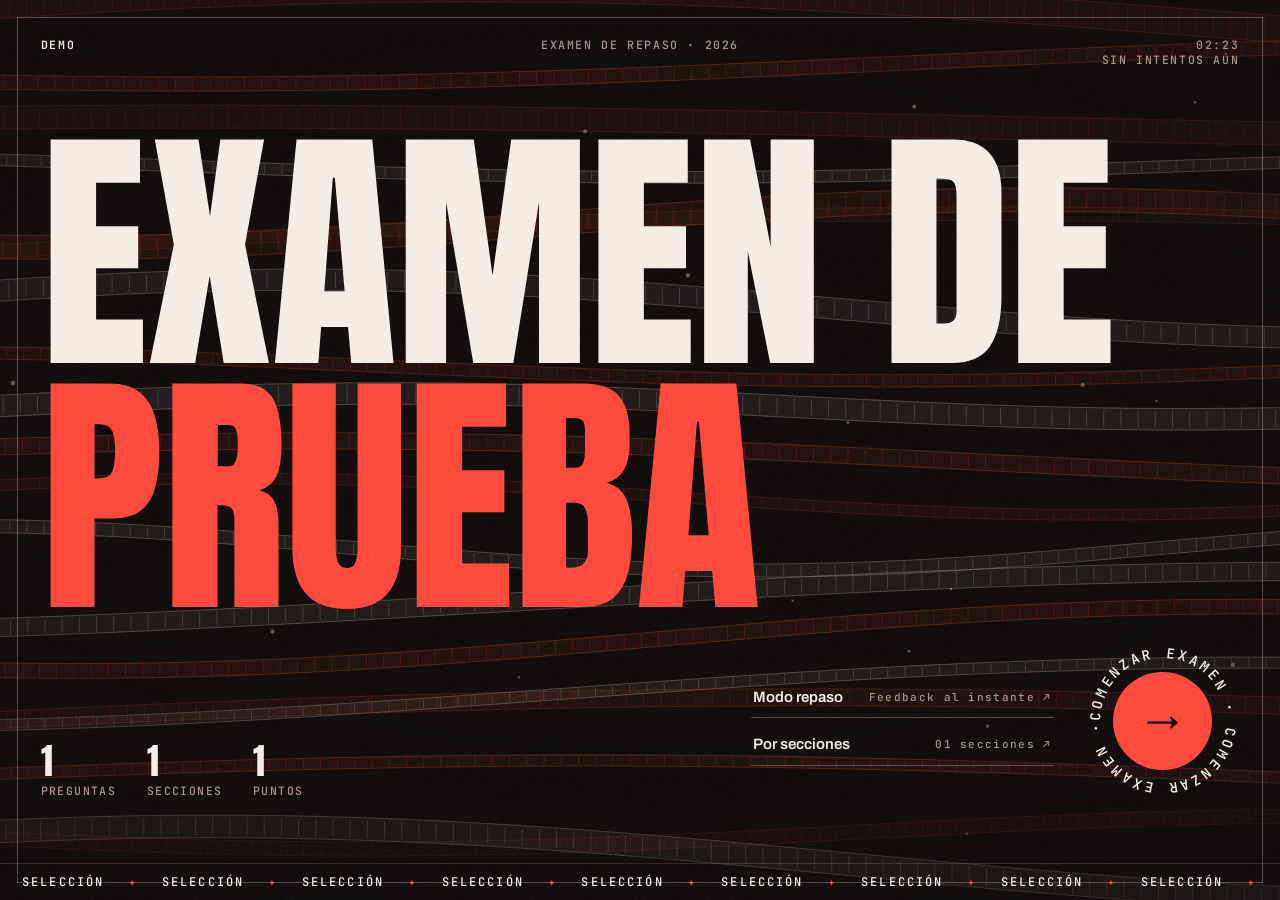
==== examen-cinematico/assets/template.html @ ee0642ee "Skills personales: ppt-interactivo, examen-cinematico, exam-prep-kit, pdf-study-summary Co-Authored-" ====
<!doctype html>
<html lang="es">
<head>
<meta charset="utf-8">
<meta name="viewport" content="width=device-width,initial-scale=1,viewport-fit=cover">
<title>Examen</title>
<link rel="preconnect" href="https://fonts.googleapis.com">
<link rel="preconnect" href="https://fonts.gstatic.com" crossorigin>
<link id="fontlink" rel="stylesheet" href="">
<style>
:root{
  --bg:#0b0707;--bg2:#160e0e;--ink:#f4ece6;--muted:#a89590;--accent:#ff4b3e;--accent2:#f2e3d0;--accent-ink:#1a0503;--good:#7cf2a8;--bad:#ff6b9a;
  --fd:"Anton",Impact,sans-serif;--fb:"Archivo",system-ui,sans-serif;--fm:"JetBrains Mono",ui-monospace,monospace;
  --fd-w:400;--fd-case:uppercase;--fd-track:-.01em;--fd-style:normal;
  --line:color-mix(in srgb,var(--ink) 13%,transparent);
  --line-strong:color-mix(in srgb,var(--ink) 28%,transparent);
  --glass:color-mix(in srgb,var(--bg2) 62%,transparent);
  --ease:cubic-bezier(.7,0,.2,1);--out:cubic-bezier(.16,1,.3,1);
}
*{box-sizing:border-box;margin:0;padding:0}
html{scroll-behavior:smooth;-webkit-text-size-adjust:100%}
body{background:var(--bg);color:var(--ink);font-family:var(--fb);font-size:16px;line-height:1.5;-webkit-font-smoothing:antialiased;overflow-x:hidden;min-height:100svh}
button,input,textarea{font:inherit;color:inherit}
button{background:none;border:0;cursor:pointer;text-align:inherit}
button:disabled{cursor:default}
:focus-visible{outline:2px solid var(--accent);outline-offset:3px}
::selection{background:var(--accent);color:var(--accent-ink)}
.mono{font-family:var(--fm)}

/* ---------- atmósfera ---------- */
#bg{position:fixed;inset:0;z-index:0;pointer-events:none;transition:opacity 1s var(--out)}
body.in-app #bg{opacity:var(--bg-dim,.5)}
#bgvideo{position:absolute;inset:0;width:100%;height:100%;object-fit:cover;display:none;opacity:var(--video-op,.35);mix-blend-mode:var(--video-blend,screen);filter:var(--video-filter,saturate(.8))}
#fx{position:absolute;inset:0;width:100%;height:100%}
.vignette{position:absolute;inset:0;background:radial-gradient(130% 95% at 50% 45%,transparent 35%,color-mix(in srgb,var(--bg) 92%,transparent) 100%)}
.grain{position:absolute;inset:-60%;opacity:.075;background-image:url("data:image/svg+xml,%3Csvg xmlns='http://www.w3.org/2000/svg' width='220' height='220'%3E%3Cfilter id='n'%3E%3CfeTurbulence type='fractalNoise' baseFrequency='.85' numOctaves='3' stitchTiles='stitch'/%3E%3CfeColorMatrix values='0 0 0 0 1 0 0 0 0 1 0 0 0 0 1 0 0 0 .9 0'/%3E%3C/filter%3E%3Crect width='100%25' height='100%25' filter='url(%23n)'/%3E%3C/svg%3E");animation:grain 1.2s steps(6) infinite}
body.light .grain{opacity:.16;mix-blend-mode:multiply;filter:invert(1)}
@keyframes grain{0%{transform:translate(0,0)}17%{transform:translate(-4%,3%)}33%{transform:translate(3%,-5%)}50%{transform:translate(-6%,-2%)}67%{transform:translate(5%,4%)}83%{transform:translate(-2%,6%)}100%{transform:translate(0,0)}}
#cursor{position:fixed;left:0;top:0;width:34px;height:34px;margin:-17px 0 0 -17px;border:1px solid var(--accent);border-radius:50%;z-index:90;pointer-events:none;opacity:0;transition:width .35s var(--out),height .35s var(--out),margin .35s var(--out),background .35s,opacity .3s}
#cursor.hot{width:64px;height:64px;margin:-32px 0 0 -32px;background:color-mix(in srgb,var(--accent) 18%,transparent)}
@media (pointer:fine){body.cursor-on.cursor-moved #cursor{opacity:1}}

.screen{position:relative;z-index:2;display:none}
.screen.active{display:block}

/* ---------- wipe ---------- */
#wipe{position:fixed;inset:0;z-index:80;background:var(--accent);color:var(--accent-ink);display:none;place-items:center;clip-path:inset(100% 0 0 0);overflow:hidden}
#wipe b{font:var(--fd-style) var(--fd-w) clamp(90px,30vw,420px)/.8 var(--fd);text-transform:var(--fd-case);letter-spacing:var(--fd-track)}
#wipe small{position:absolute;left:clamp(16px,3vw,40px);bottom:clamp(16px,3vw,36px);font:600 12px/1 var(--fm);letter-spacing:.2em;text-transform:uppercase}

/* ---------- INTRO ---------- */
#intro.active{display:flex;flex-direction:column;height:100svh;min-height:520px;overflow:hidden;padding:clamp(14px,2.4vw,34px)}
.frame{position:absolute;inset:clamp(8px,1.3vw,18px);pointer-events:none}
.frame i{position:absolute;background:var(--line-strong)}
.frame i:nth-child(1),.frame i:nth-child(2){left:0;right:0;height:1px;transform:scaleX(0)}
.frame i:nth-child(1){top:0;transform-origin:left}.frame i:nth-child(2){bottom:0;transform-origin:right}
.frame i:nth-child(3),.frame i:nth-child(4){top:0;bottom:0;width:1px;transform:scaleY(0)}
.frame i:nth-child(3){left:0;transform-origin:bottom}.frame i:nth-child(4){right:0;transform-origin:top}
.play .frame i{transform:none;transition:transform 1.4s var(--ease)}
.i-top{position:relative;display:grid;grid-template-columns:1fr auto 1fr;gap:12px;align-items:start;font:500 11.5px/1.35 var(--fm);letter-spacing:.14em;text-transform:uppercase;color:var(--muted);padding:6px 10px}
.i-top>*:nth-child(2){text-align:center}.i-top>*:nth-child(3){text-align:right}
.i-top b{color:var(--ink);font-weight:600}
.fade{opacity:0;transform:translateY(12px)}
.play .fade{opacity:1;transform:none;transition:opacity .9s var(--out) var(--d,0s),transform .9s var(--out) var(--d,0s)}
.i-main{position:relative;flex:1;display:flex;flex-direction:column;justify-content:center;padding:0 10px;min-height:0}
.i-title{font-family:var(--fd);font-weight:var(--fd-w);font-style:var(--fd-style);text-transform:var(--fd-case);letter-spacing:var(--fd-track);line-height:.88;font-size:120px;white-space:nowrap}
.i-title .ln{display:block;overflow:hidden;padding:.2em .06em .06em 0;margin:-.2em 0 -.04em}
.i-title .ln>span{display:inline-block;transform:translateY(112%) rotate(4deg);transform-origin:left bottom}
.play .i-title .ln>span{transform:none;transition:transform 1.25s var(--out) var(--d,0s)}
.i-title .ln.hl>span{color:var(--accent)}
.i-title .ln.ol>span{color:transparent;-webkit-text-stroke:max(1px,.012em) var(--ink)}
.i-sub{display:flex;gap:clamp(16px,3vw,48px);align-items:flex-end;justify-content:space-between;flex-wrap:wrap;margin-top:clamp(14px,3vh,34px)}
.i-lead{max-width:46ch;font-size:clamp(15px,1.25vw,18px);line-height:1.45;color:color-mix(in srgb,var(--ink) 82%,var(--muted))}
.i-stats{display:flex;gap:clamp(14px,2.4vw,34px);margin-top:14px;font:500 11.5px/1.2 var(--fm);letter-spacing:.12em;text-transform:uppercase;color:var(--muted)}
.i-stats b{display:block;font:var(--fd-style) var(--fd-w) clamp(26px,2.8vw,40px)/1 var(--fd);letter-spacing:0;color:var(--ink);margin-bottom:4px}
.i-cta{display:flex;align-items:center;gap:clamp(14px,2.5vw,36px)}
.i-links{display:flex;flex-direction:column;gap:6px}
.lnk{position:relative;display:flex;align-items:center;justify-content:space-between;gap:26px;padding:12px 2px;min-width:230px;font:600 15px/1.1 var(--fb);border-bottom:1px solid var(--line-strong)}
.lnk small{font:500 11px var(--fm);letter-spacing:.12em;color:var(--muted)}
.lnk::after{content:"";position:absolute;left:0;right:0;bottom:-1px;height:1px;background:var(--accent);transform:scaleX(0);transform-origin:right;transition:transform .5s var(--ease)}
.lnk:hover::after{transform:scaleX(1);transform-origin:left}
.lnk:hover small{color:var(--accent)}
.orb{position:relative;width:clamp(122px,12vw,168px);aspect-ratio:1;border-radius:50%;display:grid;place-items:center;flex:none;transform:scale(0) rotate(-90deg)}
.play .orb{transform:none;transition:transform 1.2s var(--out) var(--d,0s)}
.orb .core{position:absolute;inset:18%;border-radius:50%;background:var(--accent);color:var(--accent-ink);display:grid;place-items:center;font-size:clamp(26px,2.6vw,36px);transition:inset .5s var(--out),background .4s}
.orb:hover .core{inset:10%}
.orb .core span{display:inline-block;transition:transform .5s var(--out)}
.orb:hover .core span{transform:translateX(6px) rotate(-45deg)}
.orb svg{position:absolute;inset:0;width:100%;height:100%;animation:spin 16s linear infinite;overflow:visible}
.orb text{font:600 9px var(--fm);letter-spacing:.08em;fill:var(--ink);text-transform:uppercase}
@keyframes spin{to{transform:rotate(360deg)}}
.orb:before{content:"";position:absolute;inset:-6px;border-radius:50%;border:1px solid var(--accent);opacity:0;animation:ping 2.6s var(--out) infinite 2s}
@keyframes ping{0%{transform:scale(.7);opacity:.7}100%{transform:scale(1.25);opacity:0}}
.marquee{position:relative;margin:0 calc(-1 * clamp(14px,2.4vw,34px)) calc(-1 * clamp(14px,2.4vw,34px));padding:12px 0 calc(12px + env(safe-area-inset-bottom));border-top:1px solid var(--line);overflow:hidden;white-space:nowrap;font:500 12px/1 var(--fm);letter-spacing:.18em;text-transform:uppercase;color:var(--muted)}
.marquee .track{display:inline-flex;animation:marq 60s linear infinite}
.marquee span{padding:0 22px}.marquee span:nth-child(odd){color:var(--ink)}
.marquee em{font-style:normal;color:var(--accent);padding:0 2px}
@keyframes marq{to{transform:translateX(-50%)}}
.best{color:var(--accent)}

/* ---------- selector de secciones ---------- */
#picker{position:fixed;inset:0;z-index:70;display:none;background:color-mix(in srgb,var(--bg) 88%,transparent);backdrop-filter:blur(14px);-webkit-backdrop-filter:blur(14px);overflow:auto;padding:clamp(18px,4vw,60px)}
#picker.open{display:block}
.pk-head{display:flex;justify-content:space-between;align-items:center;margin-bottom:clamp(18px,4vh,40px);font:500 12px var(--fm);letter-spacing:.16em;text-transform:uppercase;color:var(--muted)}
.pk-close{font:600 12px var(--fm);letter-spacing:.16em;padding:10px 14px;border:1px solid var(--line-strong)}
.pk-close:hover{border-color:var(--accent);color:var(--accent)}
.pk-row{position:relative;display:grid;grid-template-columns:clamp(54px,9vw,130px) 1fr auto;align-items:center;gap:16px;width:100%;padding:clamp(14px,2.4vh,26px) 6px;border-top:1px solid var(--line);overflow:hidden;isolation:isolate;opacity:0;transform:translateY(30px)}
.pk-row:last-child{border-bottom:1px solid var(--line)}
.pk-group{font:600 12px var(--fm);letter-spacing:.18em;text-transform:uppercase;color:var(--accent);margin:clamp(22px,4vh,40px) 0 6px}
.pk-group:first-child{margin-top:0}
#picker.open .pk-row{opacity:1;transform:none;transition:opacity .7s var(--out) var(--d),transform .7s var(--out) var(--d),color .35s}
.pk-row::before{content:"";position:absolute;inset:0;background:var(--accent);transform:scaleY(0);transform-origin:bottom;transition:transform .5s var(--ease);z-index:-1}
.pk-row:hover{color:var(--accent-ink)}.pk-row:hover::before{transform:scaleY(1)}
.pk-row:hover .pk-meta{color:var(--accent-ink)}
.pk-n{font:var(--fd-style) var(--fd-w) clamp(30px,5vw,70px)/1 var(--fd);letter-spacing:var(--fd-track)}
.pk-t{font:var(--fd-style) var(--fd-w) clamp(24px,4.4vw,64px)/1 var(--fd);text-transform:var(--fd-case);letter-spacing:var(--fd-track)}
.pk-meta{font:500 12px var(--fm);letter-spacing:.12em;text-transform:uppercase;color:var(--muted);text-align:right}

/* ---------- APP (examen / repaso / revisión) ---------- */
.topbar{position:sticky;top:0;z-index:30;display:grid;grid-template-columns:auto 1fr auto;align-items:center;gap:clamp(10px,2vw,24px);padding:10px clamp(12px,2.4vw,30px);background:color-mix(in srgb,var(--bg) 78%,transparent);backdrop-filter:blur(16px) saturate(1.2);-webkit-backdrop-filter:blur(16px) saturate(1.2);border-bottom:1px solid var(--line)}
.tb-home{display:flex;align-items:center;gap:10px;font:600 12px var(--fm);letter-spacing:.14em;text-transform:uppercase;padding:8px 10px 8px 0;white-space:nowrap}
.tb-home i{font-style:normal;display:grid;place-items:center;width:30px;height:30px;border:1px solid var(--line-strong);transition:.3s}
.tb-home:hover i{background:var(--accent);border-color:var(--accent);color:var(--accent-ink)}
.tb-home span{max-width:22ch;overflow:hidden;text-overflow:ellipsis}
.secnav{display:flex;gap:4px;overflow-x:auto;scrollbar-width:none;justify-self:center;max-width:100%}
.secnav::-webkit-scrollbar{display:none}
.sn{position:relative;display:flex;align-items:center;gap:8px;padding:8px 12px 11px;font:500 12px var(--fm);letter-spacing:.08em;color:var(--muted);white-space:nowrap;transition:color .3s}
.sn b{font-weight:700;color:var(--ink)}
.sn:hover,.sn.on{color:var(--ink)}
.sn .bar{position:absolute;left:12px;right:12px;bottom:4px;height:2px;background:var(--line)}
.sn .bar i{position:absolute;inset:0;background:var(--accent);transform:scaleX(var(--p,0));transform-origin:left;transition:transform .6s var(--out)}
.sn.on{background:color-mix(in srgb,var(--ink) 7%,transparent)}
.tb-r{display:flex;align-items:center;gap:12px}
.chip-mode{font:600 11px var(--fm);letter-spacing:.16em;text-transform:uppercase;padding:6px 9px;border:1px solid var(--accent);color:var(--accent)}
.timer{font:600 14px var(--fm);letter-spacing:.06em;min-width:5ch;text-align:right}
.timer.low{color:var(--bad);animation:blink 1s steps(2) infinite}
@keyframes blink{50%{opacity:.35}}
.btn{position:relative;display:inline-flex;align-items:center;justify-content:center;gap:12px;padding:12px 18px;font:600 14px/1 var(--fb);letter-spacing:.01em;border:1px solid var(--line-strong);overflow:hidden;isolation:isolate;transition:color .4s var(--out),border-color .4s;white-space:nowrap}
.btn::before{content:"";position:absolute;inset:-1px;background:var(--accent);transform:translateY(101%);transition:transform .5s var(--ease);z-index:-1}
.btn:hover:not(:disabled){color:var(--accent-ink);border-color:var(--accent)}
.btn:hover:not(:disabled)::before{transform:none}
.btn.solid{background:var(--accent);color:var(--accent-ink);border-color:var(--accent)}
.btn.solid::before{background:var(--ink)}
.btn.solid:hover:not(:disabled){color:var(--bg);border-color:var(--ink)}
.btn i{font-style:normal;transition:transform .45s var(--out)}
.btn:hover i{transform:translateX(4px)}
.btn.sm{padding:9px 13px;font-size:13px}
.progress{position:absolute;left:0;right:0;bottom:-1px;height:2px}
.progress i{position:absolute;inset:0;background:linear-gradient(90deg,var(--accent),var(--accent2));transform:scaleX(0);transform-origin:left;transition:transform .8s var(--out)}

.stage{position:relative;max-width:1000px;margin:0 auto;padding:0 clamp(16px,3vw,32px) 60px}
.cover{position:relative;padding:clamp(48px,11vh,120px) 0 clamp(26px,5vh,50px)}
.cv-num{position:absolute;right:-.04em;top:clamp(10px,4vh,40px);font:var(--fd-style) var(--fd-w) clamp(130px,26vw,330px)/.8 var(--fd);letter-spacing:var(--fd-track);color:transparent;-webkit-text-stroke:1px color-mix(in srgb,var(--accent) 55%,transparent);pointer-events:none;user-select:none;z-index:-1}
.cv-meta{display:flex;flex-wrap:wrap;gap:8px 18px;font:500 12px var(--fm);letter-spacing:.14em;text-transform:uppercase;color:var(--muted);margin-bottom:16px}
.cv-meta b{color:var(--accent);font-weight:600}
.cv-title{font:var(--fd-style) var(--fd-w) clamp(42px,7.5vw,104px)/.92 var(--fd);text-transform:var(--fd-case);letter-spacing:var(--fd-track);max-width:14ch;text-wrap:balance}
.cv-ins{margin-top:20px;max-width:62ch;font-size:clamp(15px,1.4vw,17px);color:color-mix(in srgb,var(--ink) 80%,var(--muted));padding-left:16px;border-left:2px solid var(--accent)}
.bank{display:flex;flex-wrap:wrap;gap:8px;margin-top:22px}
.bank span{font:500 13px var(--fm);padding:6px 10px;border:1px dashed var(--line-strong);background:var(--glass)}

.rv{opacity:0;transform:translateY(34px)}
.rv.in{opacity:1;transform:none;transition:opacity .9s var(--out) var(--d,0s),transform .9s var(--out) var(--d,0s)}
.q{display:grid;grid-template-columns:clamp(44px,7vw,92px) minmax(0,1fr);gap:clamp(10px,2.2vw,30px);padding:clamp(26px,4vw,44px) 0;border-top:1px solid var(--line)}
.q-n{font:var(--fd-style) var(--fd-w) clamp(30px,4.2vw,56px)/.9 var(--fd);letter-spacing:var(--fd-track);color:transparent;-webkit-text-stroke:1px var(--muted);transition:-webkit-text-stroke-color .4s,color .4s}
.q.answered .q-n{-webkit-text-stroke-color:var(--accent)}
.q.is-ok .q-n{color:var(--good);-webkit-text-stroke-color:var(--good)}
.q.is-bad .q-n{color:var(--bad);-webkit-text-stroke-color:var(--bad)}
.q.is-part .q-n{color:var(--accent2);-webkit-text-stroke-color:var(--accent2)}
.q-p{font-size:clamp(18px,2vw,23px);line-height:1.35;font-weight:500;margin-bottom:18px;text-wrap:pretty}
.q-tag{display:flex;justify-content:space-between;gap:10px;font:500 11.5px var(--fm);letter-spacing:.14em;text-transform:uppercase;color:var(--muted);margin-bottom:10px}
.q-img{margin:0 0 18px;border:1px solid var(--line);background:#fff;max-width:620px}
.q-img img{display:block;width:100%;max-height:520px;object-fit:contain}
.opts{display:grid;gap:8px}
.opt{display:flex;align-items:center;gap:14px;width:100%;padding:13px 16px;border:1px solid var(--line);background:var(--glass);backdrop-filter:blur(8px);-webkit-backdrop-filter:blur(8px);transition:border-color .3s,background .3s,transform .35s var(--out),opacity .4s;text-align:left;line-height:1.35}
.opt .k{flex:none;display:grid;place-items:center;width:30px;height:30px;font:600 12px var(--fm);border:1px solid var(--line-strong);transition:.3s}
.opt:hover:not(:disabled){border-color:var(--accent);transform:translateX(6px)}
.opt:hover:not(:disabled) .k{background:var(--accent);border-color:var(--accent);color:var(--accent-ink)}
.opt.sel{border-color:var(--accent);background:color-mix(in srgb,var(--accent) 15%,var(--glass))}
.opt.sel .k{background:var(--accent);border-color:var(--accent);color:var(--accent-ink)}
.opt.ok{border-color:var(--good);background:color-mix(in srgb,var(--good) 16%,var(--glass))}
.opt.ok .k{background:var(--good);border-color:var(--good);color:#04140a}
.opt.bad{border-color:var(--bad);background:color-mix(in srgb,var(--bad) 16%,var(--glass));animation:shake .5s}
.opt.bad .k{background:var(--bad);border-color:var(--bad);color:#1a0410}
.opt.dim{opacity:.4}
@keyframes shake{20%,60%{transform:translateX(-6px)}40%,80%{transform:translateX(6px)}}
.vf{display:grid;grid-template-columns:1fr 1fr;gap:8px}
.vf .opt{justify-content:center;padding:18px;font:var(--fd-style) var(--fd-w) clamp(20px,2.4vw,30px)/1 var(--fd);text-transform:var(--fd-case);letter-spacing:var(--fd-track)}
.vf .opt:hover:not(:disabled){transform:translateY(-3px)}
.fill{font-size:clamp(18px,2vw,23px);line-height:2.1;font-weight:500}
.blank{display:inline-block;min-width:6ch;max-width:100%;margin:0 4px;padding:0 6px;background:color-mix(in srgb,var(--accent) 7%,transparent);border:0;border-bottom:2px solid var(--accent);font-weight:600;text-align:center;line-height:1.5;border-radius:0;transition:.3s}
.blank:focus{outline:none;background:color-mix(in srgb,var(--accent) 18%,transparent)}
.blank.ok{border-color:var(--good);color:var(--good);background:color-mix(in srgb,var(--good) 12%,transparent)}
.blank.bad{border-color:var(--bad);color:var(--bad);background:color-mix(in srgb,var(--bad) 12%,transparent);text-decoration:line-through}
.fix{font:600 .7em var(--fm);color:var(--good);padding:2px 6px;border:1px solid var(--good);margin-right:4px;vertical-align:middle;white-space:nowrap}
.dev{display:block;width:100%;min-height:150px;resize:vertical;padding:16px 18px;border:1px solid var(--line-strong);background:var(--glass);backdrop-filter:blur(8px);-webkit-backdrop-filter:blur(8px);font-size:16px;line-height:1.55;transition:border-color .3s}
.dev:focus{outline:none;border-color:var(--accent)}
.dev-foot{display:flex;justify-content:space-between;align-items:center;gap:10px;margin-top:10px;font:500 12px var(--fm);color:var(--muted);letter-spacing:.06em;flex-wrap:wrap}
.actions{display:flex;gap:8px;flex-wrap:wrap;margin-top:16px}
.fb{margin-top:16px;padding:16px 18px;border-left:3px solid var(--good);background:color-mix(in srgb,var(--good) 9%,var(--glass));animation:drop .6s var(--out)}
.fb.bad{border-color:var(--bad);background:color-mix(in srgb,var(--bad) 9%,var(--glass))}
.fb.part{border-color:var(--accent2);background:color-mix(in srgb,var(--accent2) 9%,var(--glass))}
.fb h4{font:600 12px var(--fm);letter-spacing:.16em;text-transform:uppercase;margin-bottom:6px}
.fb.bad h4{color:var(--bad)}.fb h4{color:var(--good)}.fb.part h4{color:var(--accent2)}
.fb p{font-size:15px;line-height:1.5}
.fb p+p{margin-top:8px}
@keyframes drop{from{opacity:0;transform:translateY(-8px)}}
.model{margin-top:16px;padding:18px;border:1px solid var(--line-strong);background:var(--glass);animation:drop .6s var(--out)}
.model h4{font:600 12px var(--fm);letter-spacing:.16em;text-transform:uppercase;color:var(--accent);margin-bottom:8px}
.keys{display:flex;flex-wrap:wrap;gap:6px;margin-top:14px}
.keys span{font:500 12.5px var(--fm);padding:5px 9px;border:1px solid var(--line-strong);color:var(--muted)}
.keys span.hit{border-color:var(--good);color:var(--good);background:color-mix(in srgb,var(--good) 10%,transparent)}
.keys span.hit::before{content:"✓ "}
.grade{display:flex;flex-wrap:wrap;align-items:center;gap:6px;margin-top:16px;font:500 12px var(--fm);letter-spacing:.08em;color:var(--muted)}
.grade button{padding:8px 12px;border:1px solid var(--line-strong);font:600 12.5px var(--fm);transition:.3s}
.grade button:hover{border-color:var(--accent)}
.grade button.on{background:var(--accent);border-color:var(--accent);color:var(--accent-ink)}
.grade em{font-style:normal;color:var(--accent2)}

/* pareo */
.pareo{position:relative;display:grid;grid-template-columns:minmax(0,1fr) minmax(0,1fr);grid-template-areas:"ha hb" "ca cb";column-gap:clamp(40px,9vw,120px);row-gap:12px;padding:clamp(26px,4vw,44px) 0;border-top:1px solid var(--line)}
.pareo .ha{grid-area:ha}.pareo .hb{grid-area:hb}.pareo .ca{grid-area:ca}.pareo .cb{grid-area:cb}
.colh{font:600 12px var(--fm);letter-spacing:.18em;text-transform:uppercase;color:var(--muted);display:flex;justify-content:space-between}
.col{display:flex;flex-direction:column;gap:8px}
.pa,.pb{position:relative;display:flex;align-items:center;gap:12px;width:100%;padding:12px 14px;border:1px solid var(--line);background:var(--glass);backdrop-filter:blur(8px);-webkit-backdrop-filter:blur(8px);line-height:1.3;transition:border-color .3s,background .3s,transform .35s var(--out)}
.pa .pn,.pb .k{flex:none;font:600 12px var(--fm);color:var(--muted)}
.pb .k{display:grid;place-items:center;width:28px;height:28px;border:1px solid var(--line-strong);color:var(--ink);transition:.3s}
.pa .pt,.pb .pt{flex:1}
.pa .slot{flex:none;display:grid;place-items:center;min-width:30px;height:30px;font:700 13px var(--fm);border:1px dashed var(--line-strong);color:var(--muted);transition:.3s}
.pa.has .slot{border-style:solid;border-color:var(--accent);color:var(--accent)}
.pa:hover:not(:disabled),.pb:hover:not(:disabled){border-color:var(--accent)}
.pa.on{border-color:var(--accent);background:color-mix(in srgb,var(--accent) 16%,var(--glass));transform:translateX(8px)}
.pa.on .slot{animation:pulse 1s infinite}
@keyframes pulse{50%{background:color-mix(in srgb,var(--accent) 35%,transparent)}}
.pb.used .k{background:var(--accent);border-color:var(--accent);color:var(--accent-ink)}
.pb.hint{border-color:color-mix(in srgb,var(--accent) 60%,transparent)}
.pb.pend{border-color:var(--accent);background:color-mix(in srgb,var(--accent) 16%,var(--glass))}
.pa.ok{border-color:var(--good)}.pa.ok .slot{border-color:var(--good);color:var(--good);border-style:solid}
.pa.bad{border-color:var(--bad)}.pa.bad .slot{border-color:var(--bad);color:var(--bad);border-style:solid;text-decoration:line-through}
.pa .dot,.pb .dot{position:absolute;top:50%;width:9px;height:9px;margin-top:-4.5px;border-radius:50%;background:var(--bg);border:1.5px solid var(--line-strong)}
.pa .dot{right:-5px}.pb .dot{left:-5px}
.pa.has .dot,.pb.used .dot{background:var(--accent);border-color:var(--accent)}
.pa.ok .dot{background:var(--good);border-color:var(--good)}.pa.bad .dot{background:var(--bad);border-color:var(--bad)}
.lines{position:absolute;inset:0;width:100%;height:100%;pointer-events:none;overflow:visible}
.lines path{fill:none;stroke:var(--accent);stroke-width:1.6}
.lines path.ok{stroke:var(--good)}.lines path.bad{stroke:var(--bad);stroke-dasharray:5 5}
.picker{display:none}
.pareo-foot{grid-column:1/-1}
@media (max-width:720px){
  .pareo{grid-template-columns:minmax(0,1fr);grid-template-areas:"ha" "ca" "hb" "cb"}
  .lines,.pa .dot,.pb .dot{display:none}
  .pa.on{transform:none}
  .picker{display:flex;flex-wrap:wrap;gap:6px;margin:-2px 0 6px;padding:10px;border:1px solid var(--accent);border-top:0;animation:drop .4s var(--out)}
  .picker button{min-width:40px;height:40px;font:700 14px var(--fm);border:1px solid var(--line-strong)}
  .picker button.on{background:var(--accent);color:var(--accent-ink);border-color:var(--accent)}
}

.pager{display:flex;justify-content:space-between;gap:12px;margin-top:clamp(30px,6vh,70px);padding-top:26px;border-top:1px solid var(--line)}
.pg{display:flex;flex-direction:column;gap:6px;max-width:48%;padding:6px 0}
.pg small{font:500 11.5px var(--fm);letter-spacing:.16em;text-transform:uppercase;color:var(--muted)}
.pg span{font:var(--fd-style) var(--fd-w) clamp(22px,3.4vw,44px)/1 var(--fd);text-transform:var(--fd-case);letter-spacing:var(--fd-track);transition:color .3s,transform .5s var(--out)}
.pg.next{text-align:right;margin-left:auto;align-items:flex-end}
.pg:hover span{color:var(--accent)}
.pg.prev:hover span{transform:translateX(-8px)}.pg.next:hover span{transform:translateX(8px)}

/* ---------- RESULTADOS ---------- */
#results.active{display:block;min-height:100svh}
.r-wrap{max-width:1180px;margin:0 auto;padding:clamp(70px,10vh,120px) clamp(16px,3vw,40px) 70px;display:grid;grid-template-columns:minmax(0,1.1fr) minmax(0,1fr);gap:clamp(30px,6vw,90px);align-items:start}
.r-kick{font:500 12px var(--fm);letter-spacing:.18em;text-transform:uppercase;color:var(--muted)}
.r-big{font:var(--fd-style) var(--fd-w) clamp(130px,24vw,330px)/.8 var(--fd);letter-spacing:var(--fd-track);display:flex;align-items:flex-start;margin:18px 0 8px}
.r-big sup{font-size:.32em;line-height:1;margin:.1em 0 0 .08em;color:var(--accent)}
.r-verdict{font:var(--fd-style) var(--fd-w) clamp(30px,4.4vw,60px)/.95 var(--fd);text-transform:var(--fd-case);letter-spacing:var(--fd-track);color:var(--accent);max-width:14ch}
.r-facts{display:flex;flex-wrap:wrap;gap:clamp(18px,3vw,40px);margin-top:26px;font:500 11.5px var(--fm);letter-spacing:.14em;text-transform:uppercase;color:var(--muted)}
.r-facts b{display:block;font:var(--fd-style) var(--fd-w) clamp(28px,3vw,42px)/1 var(--fd);letter-spacing:0;color:var(--ink);margin-bottom:4px}
.r-acts{display:flex;flex-wrap:wrap;gap:8px;margin-top:34px}
.r-secs{border-top:1px solid var(--line)}
.r-sec{padding:18px 0;border-bottom:1px solid var(--line)}
.r-sec header{display:flex;justify-content:space-between;align-items:baseline;gap:12px;margin-bottom:10px}
.r-sec h3{font:var(--fd-style) var(--fd-w) clamp(20px,2.2vw,28px)/1 var(--fd);text-transform:var(--fd-case);letter-spacing:var(--fd-track)}
.r-sec h3 small{font:500 12px var(--fm);color:var(--muted);margin-right:10px;letter-spacing:.1em}
.r-sec header span{font:600 13px var(--fm);white-space:nowrap}
.r-bar{position:relative;height:6px;background:var(--line)}
.r-bar i{position:absolute;inset:0;background:var(--accent);transform:scaleX(0);transform-origin:left;transition:transform 1.4s var(--out) var(--d,0s)}
.r-sec.low .r-bar i{background:var(--bad)}
.r-sec.high .r-bar i{background:var(--good)}
.burst{position:fixed;z-index:60;pointer-events:none;font:var(--fd-w) 22px var(--fd);color:var(--accent)}

dialog{margin:auto;max-width:min(440px,calc(100vw - 32px));padding:28px;background:var(--bg2);color:var(--ink);border:1px solid var(--line-strong)}
dialog::backdrop{background:color-mix(in srgb,var(--bg) 70%,transparent);backdrop-filter:blur(6px)}
dialog h3{font:var(--fd-style) var(--fd-w) 34px/1 var(--fd);text-transform:var(--fd-case);letter-spacing:var(--fd-track);margin-bottom:10px}
dialog p{color:color-mix(in srgb,var(--ink) 80%,var(--muted));margin-bottom:20px}
dialog .actions{justify-content:flex-end}
.toast{position:fixed;left:50%;bottom:24px;z-index:95;transform:translateX(-50%);padding:12px 18px;background:var(--ink);color:var(--bg);font:600 13px var(--fm);letter-spacing:.04em;animation:drop .5s var(--out)}

/* ---------- pareo con imágenes ---------- */
.pa-img{flex:1;min-width:0;max-width:240px;height:clamp(70px,9vw,110px);object-fit:contain;background:#fff;border:1px solid var(--line)}
.pa.imgrow{padding:8px 12px 8px 8px}
.pa .pt:empty{display:none}
.q-img img{cursor:zoom-in}
#zoom{position:fixed;inset:0;z-index:96;display:none;place-items:center;padding:20px;background:color-mix(in srgb,var(--bg) 88%,transparent);backdrop-filter:blur(10px);-webkit-backdrop-filter:blur(10px);cursor:zoom-out}
#zoom.open{display:grid}
#zoom img{max-width:min(96vw,1100px);max-height:86vh;background:#fff;border:1px solid var(--line-strong);animation:drop .45s var(--out)}

/* ---------- MODO LIBRE (banco infinito) ---------- */
.free-wrap{max-width:900px;margin:0 auto;padding-top:clamp(22px,4vh,44px)}
.f-hello{display:flex;justify-content:space-between;align-items:flex-end;gap:18px;flex-wrap:wrap;margin-bottom:18px}
.f-hello h2{font:var(--fd-style) var(--fd-w) clamp(38px,6.4vw,84px)/.9 var(--fd);text-transform:var(--fd-case);letter-spacing:var(--fd-track)}
.f-hello h2 em{font-style:inherit;color:var(--accent)}
.f-stats{display:flex;gap:clamp(14px,2.6vw,30px);font:500 11px/1.2 var(--fm);letter-spacing:.14em;text-transform:uppercase;color:var(--muted)}
.f-stats b{display:block;font:var(--fd-style) var(--fd-w) clamp(24px,3vw,36px)/1 var(--fd);letter-spacing:0;color:var(--ink);margin-bottom:3px;transition:color .3s}
.f-stats .streak b{color:var(--accent)}
.f-stats b.bump{animation:bump .5s var(--out)}
@keyframes bump{40%{transform:scale(1.3)}}
.filters{border:1px solid var(--line);background:var(--glass);backdrop-filter:blur(10px);-webkit-backdrop-filter:blur(10px);margin-bottom:22px}
.flt-toggle{display:flex;justify-content:space-between;align-items:center;gap:12px;width:100%;padding:13px 16px;font:600 12px var(--fm);letter-spacing:.14em;text-transform:uppercase}
.flt-toggle span{color:var(--muted);letter-spacing:.06em;text-transform:none;font-weight:500;text-align:right}
.flt-toggle i{font-style:normal;display:inline-block;transition:transform .4s var(--out);margin-left:10px;color:var(--accent)}
.filters.open .flt-toggle i{transform:rotate(180deg)}
.flt-body{display:none;padding:4px 16px 16px;border-top:1px solid var(--line)}
.filters.open .flt-body{display:block;animation:drop .45s var(--out)}
.flt-row{margin-top:14px}
.flt-row>small{display:flex;justify-content:space-between;gap:10px;font:600 11px var(--fm);letter-spacing:.16em;text-transform:uppercase;color:var(--muted);margin-bottom:8px}
.flt-row>small button{font:600 11px var(--fm);letter-spacing:.1em;color:var(--accent);padding:0 0 0 12px}
.chips{display:flex;flex-wrap:wrap;gap:6px}
.chip{display:inline-flex;align-items:center;gap:8px;padding:8px 12px;border:1px solid var(--line-strong);font:500 13.5px/1.1 var(--fb);transition:background .3s,border-color .3s,color .3s,transform .3s var(--out)}
.chip small{font:600 11px var(--fm);color:var(--muted)}
.chip:hover{border-color:var(--accent)}
.chip.on{background:var(--accent);border-color:var(--accent);color:var(--accent-ink)}
.chip.on small{color:var(--accent-ink);opacity:.75}
.chip:active{transform:scale(.96)}
.flt-count{margin-top:14px;font:500 12px var(--fm);color:var(--muted);letter-spacing:.06em}
.flt-count b{color:var(--ink)}
.fcard{position:relative;border:1px solid var(--line-strong);background:color-mix(in srgb,var(--bg) 55%,transparent);backdrop-filter:blur(12px);-webkit-backdrop-filter:blur(12px);padding:clamp(16px,3vw,32px);overflow:hidden}
.fcard::before{content:"";position:absolute;left:0;top:0;height:3px;width:100%;background:repeating-linear-gradient(-45deg,var(--accent) 0 12px,transparent 12px 24px);opacity:.85}
.fcard.in{animation:cardIn .6s var(--out)}
.fcard.out{animation:cardOut .32s var(--ease) forwards}
@keyframes cardIn{from{opacity:0;transform:translateX(60px) rotate(1.2deg)}}
@keyframes cardOut{to{opacity:0;transform:translateX(-70px) rotate(-1.5deg)}}
.fcard.out-r{animation:cardOutR .32s var(--ease) forwards}
.fcard.back{animation:cardBack .6s var(--out)}
@keyframes cardOutR{to{opacity:0;transform:translateX(70px) rotate(1.5deg)}}
@keyframes cardBack{from{opacity:0;transform:translateX(-60px) rotate(-1.2deg)}}
.fc-left{display:flex;align-items:center;gap:14px;flex-wrap:wrap}
.fc-left .btn:disabled{opacity:.35;cursor:default}
.fc-meta{display:flex;flex-wrap:wrap;justify-content:space-between;gap:8px 16px;font:600 11.5px var(--fm);letter-spacing:.14em;text-transform:uppercase;color:var(--muted);margin-bottom:16px}
.fc-meta b{color:var(--accent);font-weight:600}
.fcard .q{border-top:0;padding:0;grid-template-columns:1fr}
.fcard .q-n,.fcard .q-tag{display:none}
.fcard .pareo{border-top:0;padding:4px 0 0}
.fc-ins{font-size:14.5px;color:var(--muted);margin:-4px 0 14px}
.fc-foot{display:flex;justify-content:space-between;align-items:center;gap:10px;flex-wrap:wrap;margin-top:22px;padding-top:16px;border-top:1px solid var(--line)}
.fc-foot small{font:500 12px var(--fm);color:var(--muted);letter-spacing:.06em}
.empty{padding:40px 10px;text-align:center;color:var(--muted)}
.empty b{display:block;font:var(--fd-style) var(--fd-w) 40px/1 var(--fd);text-transform:var(--fd-case);color:var(--ink);margin-bottom:10px}
.switch{display:inline-flex;align-items:center;gap:10px;padding:6px 12px 6px 6px;border:1px solid var(--line-strong);font:600 12px var(--fm);letter-spacing:.12em;text-transform:uppercase;white-space:nowrap;transition:border-color .3s}
.switch i{position:relative;width:38px;height:22px;background:color-mix(in srgb,var(--ink) 14%,transparent);transition:background .3s}
.switch i::after{content:"";position:absolute;top:3px;left:3px;width:16px;height:16px;background:var(--ink);transition:transform .45s var(--out),background .3s}
.switch:hover{border-color:var(--accent)}
.switch.on i{background:var(--accent)}.switch.on i::after{transform:translateX(16px);background:var(--accent-ink)}
.fstat-top{font:600 12px var(--fm);letter-spacing:.08em;color:var(--muted);white-space:nowrap}
.fstat-top b{color:var(--ink)}
dialog.sim{max-width:min(620px,calc(100vw - 24px));width:100%;max-height:calc(100svh - 24px)}
dialog.sim .flt-row>small{margin-bottom:8px}
dialog.sim .seg{display:flex;flex-wrap:wrap;gap:6px}
dialog.sim p.note{font:500 12.5px var(--fm);color:var(--muted);margin:16px 0 0}
dialog.sim .actions{margin-top:22px}

@media (max-width:900px){
  .r-wrap{grid-template-columns:1fr}
}
@media (max-width:720px){
  .i-top{grid-template-columns:1fr 1fr}.i-top>*:nth-child(2){display:none}
  .i-sub{flex-direction:column;align-items:stretch}
  .i-cta{justify-content:space-between}
  .i-links{flex:1;gap:0}.lnk{min-width:0;padding:11px 2px;font-size:14px}.lnk small{display:none}
  .i-lead{font-size:14px;display:-webkit-box;-webkit-line-clamp:3;-webkit-box-orient:vertical;overflow:hidden}
  .i-stats{margin-top:10px}.i-sub{margin-top:10px;gap:12px}
  .orb{width:112px}
  .topbar{grid-template-columns:auto auto;grid-template-areas:"h r" "n n";row-gap:4px}
  .tb-home{grid-area:h}.tb-r{grid-area:r;justify-self:end}.secnav{grid-area:n;justify-self:stretch}
  .tb-home span{display:none}
  .sn .lbl{display:none}
  .q{grid-template-columns:1fr;gap:8px}
  .q-n{font-size:34px}
  .vf{grid-template-columns:1fr 1fr}
}
@media (max-height:620px) and (min-width:721px){.marquee{display:none}}
@media (prefers-reduced-motion:reduce){
  *,*::before,*::after{animation-duration:.001s!important;animation-iteration-count:1!important;transition-duration:.001s!important}
  .fade,.rv,.i-title .ln>span,.orb,.pk-row{opacity:1!important;transform:none!important}
  .frame i{transform:none!important}
}
</style>
</head>
<body>
<div id="bg" aria-hidden="true"><video id="bgvideo" muted loop playsinline preload="auto"></video><canvas id="fx"></canvas><div class="vignette"></div><div class="grain"></div></div>
<div id="cursor" aria-hidden="true"></div>
<div id="wipe" aria-hidden="true"><b id="wipeBig"></b><small id="wipeSmall"></small></div>

<!-- ============ INICIO ============ -->
<section id="intro" class="screen active" aria-labelledby="introTitle">
  <div class="frame" aria-hidden="true"><i></i><i></i><i></i><i></i></div>
  <div class="i-top">
    <div class="fade" style="--d:.5s"><b id="tMateria"></b><br><span id="tCurso"></span></div>
    <div class="fade" style="--d:.6s" id="tCenter"></div>
    <div class="fade" style="--d:.7s"><span id="tClock"></span><br><span id="tBest"></span></div>
  </div>
  <div class="i-main">
    <h1 class="i-title" id="introTitle"></h1>
    <div class="i-sub">
      <div class="fade" style="--d:1.15s">
        <p class="i-lead" id="tLead"></p>
        <div class="i-stats" id="tStats"></div>
      </div>
      <div class="i-cta">
        <div class="i-links fade" style="--d:1.35s">
          <button class="lnk mag" data-go="practice">Modo repaso <small>Feedback al instante ↗</small></button>
          <button class="lnk mag" data-go="picker">Por secciones <small id="tSecCount">↗</small></button>
        </div>
        <button class="orb mag" data-go="exam" style="--d:1.25s" aria-label="Comenzar examen">
          <svg viewBox="0 0 100 100" aria-hidden="true"><defs><path id="circ" d="M50,50 m-41,0 a41,41 0 1,1 82,0 a41,41 0 1,1 -82,0"/></defs><text><textPath href="#circ" id="orbText" textLength="256" lengthAdjust="spacing">Comenzar examen · Comenzar examen · </textPath></text></svg>
          <span class="core"><span>→</span></span>
        </button>
      </div>
    </div>
  </div>
  <div class="marquee fade" style="--d:1.6s" aria-hidden="true"><div class="track" id="marquee"></div></div>
</section>

<div id="picker" role="dialog" aria-modal="true" aria-label="Elegir sección">
  <div class="pk-head"><span>Elige una sección para repasar</span><button class="pk-close" id="pkClose">Cerrar ✕</button></div>
  <div id="pkList"></div>
</div>

<!-- ============ EXAMEN ============ -->
<section id="app" class="screen">
  <header class="topbar">
    <button class="tb-home" id="homeBtn"><i>←</i><span id="tbTitle"></span></button>
    <nav class="secnav" id="secnav" aria-label="Secciones"></nav>
    <div class="tb-r"><span class="chip-mode" id="modeChip"></span><span class="timer" id="timer"></span><button class="btn solid sm" id="finishBtn"></button></div>
    <div class="progress"><i id="progFill"></i></div>
  </header>
  <main class="stage" id="stage"></main>
</section>

<!-- ============ RESULTADOS ============ -->
<section id="results" class="screen"><div class="r-wrap" id="rWrap"></div></section>

<dialog id="confirm"><h3>¿Entregar?</h3><p id="confirmText"></p><div class="actions"><button class="btn sm" value="no" id="cNo">Seguir respondiendo</button><button class="btn solid sm" id="cYes">Entregar</button></div></dialog>
<dialog id="simDlg" class="sim" aria-labelledby="simTitle"><h3 id="simTitle">Modo examen</h3><p>Un examen realista armado al azar con lo que elijas. Sin feedback hasta entregar.</p><div id="simBody"></div><div class="actions"><button class="btn sm" id="simNo">Seguir practicando</button><button class="btn solid sm" id="simYes">Comenzar examen <i>→</i></button></div></dialog>
<div id="zoom" aria-hidden="true"><img alt=""></div>

<!-- DATOS: lo reemplaza scripts/build_exam.mjs -->
<script id="exam-data" type="application/json">
{"tema":{"motor":"fibras","fuentes":{"href":"https://fonts.googleapis.com/css2?family=Anton&family=Archivo:wght@400;500;600;700&family=JetBrains+Mono:wght@400;600&display=swap","display":"Anton","body":"Archivo","mono":"JetBrains Mono","displayMayus":true},"colores":{"fondo":"#0b0707","panel":"#160e0e","tinta":"#f4ece6","suave":"#a89590","acento":"#ff4b3e","acento2":"#f2e3d0","tintaAcento":"#1a0503","bien":"#7cf2a8","mal":"#ff6b9a"}},
 "examen":{"materia":"Demo","titulo":"Examen de prueba","secciones":[{"tipo":"seleccion","titulo":"Selección","items":[{"pregunta":"¿2 + 2?","opciones":["4","5"],"correcta":0}]}]}}
</script>
<script>
(()=>{
'use strict';
const DATA=JSON.parse(document.getElementById('exam-data').textContent);
const TEMA=DATA.tema||{}, EX=DATA.examen;
const $=(s,r=document)=>r.querySelector(s), $$=(s,r=document)=>[...r.querySelectorAll(s)];
const esc=s=>String(s??'').replace(/[&<>"']/g,c=>({'&':'&amp;','<':'&lt;','>':'&gt;','"':'&quot;',"'":'&#39;'}[c]));
const norm=s=>String(s??'').toLowerCase().normalize('NFD').replace(/[̀-ͯ]/g,'').replace(/[^\p{L}\p{N}]+/gu,' ').trim();
const shuf=a=>{a=a.slice();for(let i=a.length-1;i>0;i--){const j=Math.random()*(i+1)|0;[a[i],a[j]]=[a[j],a[i]]}return a};
const pad=n=>String(n).padStart(2,'0');
const LET='ABCDEFGHIJKLMNOPQRSTUVWXYZ';
const REDUCE=matchMedia('(prefers-reduced-motion: reduce)').matches;
const NARROW=()=>matchMedia('(max-width:720px)').matches;
const fmtPts=n=>(Math.round(n*10)/10).toString().replace('.',',');
const store={get(k){try{return JSON.parse(localStorage.getItem(k))}catch(e){return null}},set(k,v){try{localStorage.setItem(k,JSON.stringify(v))}catch(e){}}};
const STORE_KEY='examen-cine:'+(EX.materia||'')+':'+EX.titulo;
const DEFAULT_TITLES={seleccion:'Selección única',vf:'Verdadero o falso',completar:'Complete los espacios',pareo:'Pareo',desarrollo:'Desarrollo'};
const DEFAULT_INS={seleccion:'Lea cada enunciado y seleccione la respuesta correcta.',vf:'Indique si cada afirmación es verdadera o falsa.',completar:'Complete los espacios en blanco con el término correcto.',pareo:'Relacione cada concepto de la columna A con su pareja de la columna B. Toque un elemento de A y luego uno de B.',desarrollo:'Responda con sus propias palabras. Luego compare con la respuesta modelo.'};

/* ================= TEMA ================= */
function applyTheme(){
  const c=TEMA.colores||{}, f=TEMA.fuentes||{}, st=document.documentElement.style;
  const map={bg:c.fondo,bg2:c.panel,ink:c.tinta,muted:c.suave,accent:c.acento,accent2:c.acento2,'accent-ink':c.tintaAcento,good:c.bien,bad:c.mal};
  for(const k in map) if(map[k]) st.setProperty('--'+k,map[k]);
  if(f.href) $('#fontlink').href=f.href;
  if(f.display) st.setProperty('--fd',`"${f.display}",Impact,sans-serif`);
  if(f.body) st.setProperty('--fb',`"${f.body}",system-ui,sans-serif`);
  if(f.mono) st.setProperty('--fm',`"${f.mono}",ui-monospace,monospace`);
  st.setProperty('--fd-w',f.displayPeso||400);
  st.setProperty('--fd-case',f.displayMayus?'uppercase':'none');
  st.setProperty('--fd-style',f.displayItalica?'italic':'normal');
  st.setProperty('--fd-track',f.displayTracking||(f.displayMayus?'-.005em':'-.03em'));
  if(TEMA.atenuarFondo!=null) st.setProperty('--bg-dim',TEMA.atenuarFondo);
  if(TEMA.claro) document.body.classList.add('light');
  if(TEMA.video&&TEMA.video.src){
    const v=$('#bgvideo'); v.src=TEMA.video.src; v.style.display='block';
    if(TEMA.video.opacidad!=null) st.setProperty('--video-op',TEMA.video.opacidad);
    if(TEMA.video.mezcla) st.setProperty('--video-blend',TEMA.video.mezcla);
    if(TEMA.video.filtro) st.setProperty('--video-filter',TEMA.video.filtro);
    if(TEMA.video.poster) v.poster=TEMA.video.poster;
    v.play().catch(()=>{});
  }
  document.title=`${EX.titulo}${EX.materia?' — '+EX.materia:''}`;
}

/* ================= FONDOS ANIMADOS ================= */
const FX=(()=>{
  const cv=$('#fx'), ctx=cv.getContext('2d');
  let W=0,H=0,DPR=1,eng=null,raf=0,last=0;
  const mouse={x:-9999,y:-9999,tx:.5,ty:.5,sx:.5,sy:.5,moved:0};
  const hex=h=>{h=String(h||'#ffffff').replace('#','');if(h.length===3)h=[...h].map(x=>x+x).join('');const n=parseInt(h.slice(0,6),16);return[n>>16&255,n>>8&255,n&255]};
  const col=(c,a)=>`rgba(${c[0]},${c[1]},${c[2]},${a<0?0:a>1?1:a})`;
  const R=(a=1,b)=>b===undefined?Math.random()*a:a+Math.random()*(b-a);
  const pick=a=>a[Math.random()*a.length|0];
  let A1,A2,INK,BG,GLY,FD,FM;
  const dens=()=>Math.max(.45,Math.min(1.6,W*H/(1440*900)));
  const cs=getComputedStyle(document.documentElement);
  const ENG={
    /* Biología celular: células vivas con membrana ondulante, núcleo y vesículas */
    celulas(){let cells=[],ves=[];return{
      init(){cells=Array.from({length:Math.round(13*dens())},()=>({x:R(W),y:R(H),r:R(30,100),vx:R(-.15,.15),vy:R(-.15,.15),ph:R(7),k:R(.4,1.1),c:Math.random()<.62?A1:A2,org:Array.from({length:5},()=>({a:R(7),d:R(.35,.75),s:R(.2,.6)}))}));
        ves=Array.from({length:Math.round(70*dens())},()=>({x:R(W),y:R(H),r:R(.6,2.4),v:R(.08,.4),ph:R(7)}))},
      frame(t,k){ctx.clearRect(0,0,W,H);
        for(const v of ves){v.y-=v.v*k;v.x+=Math.sin(t*.001+v.ph)*.25*k;if(v.y<-6){v.y=H+6;v.x=R(W)}ctx.fillStyle=col(INK,.18+.14*Math.sin(t*.002+v.ph));ctx.beginPath();ctx.arc(v.x,v.y,v.r,0,6.2832);ctx.fill()}
        for(const c of cells){const dx=c.x-mouse.x,dy=c.y-mouse.y,d=Math.hypot(dx,dy)||1;if(d<c.r+140){c.vx+=dx/d*.03*k;c.vy+=dy/d*.03*k}
          c.vx=(c.vx+R(-.004,.004))*.992;c.vy=(c.vy+R(-.004,.004))*.992;c.x+=c.vx*k;c.y+=c.vy*k;
          if(c.x<-c.r*1.3)c.x=W+c.r;if(c.x>W+c.r*1.3)c.x=-c.r;if(c.y<-c.r*1.3)c.y=H+c.r;if(c.y>H+c.r*1.3)c.y=-c.r;
          const s=t*.001*c.k;ctx.beginPath();
          for(let i=0;i<=60;i++){const a=i/60*6.2832,rr=c.r*(1+.07*Math.sin(3*a+s+c.ph)+.045*Math.sin(5*a-s*1.3));const px=c.x+Math.cos(a)*rr,py=c.y+Math.sin(a)*rr;i?ctx.lineTo(px,py):ctx.moveTo(px,py)}
          const g=ctx.createRadialGradient(c.x,c.y,c.r*.1,c.x,c.y,c.r*1.1);g.addColorStop(0,col(c.c,.015));g.addColorStop(.75,col(c.c,.07));g.addColorStop(1,col(c.c,.18));
          ctx.fillStyle=g;ctx.fill();ctx.lineWidth=1.3;ctx.strokeStyle=col(c.c,.42);ctx.stroke();
          const nx=c.x+Math.cos(s*.6+c.ph)*c.r*.2,ny=c.y+Math.sin(s*.5+c.ph)*c.r*.2;
          ctx.beginPath();ctx.arc(nx,ny,c.r*.3,0,6.2832);ctx.fillStyle=col(c.c,.12);ctx.fill();ctx.setLineDash([3,4]);ctx.strokeStyle=col(c.c,.5);ctx.stroke();ctx.setLineDash([]);
          ctx.beginPath();ctx.arc(nx+c.r*.06,ny-c.r*.05,c.r*.08,0,6.2832);ctx.fillStyle=col(c.c,.5);ctx.fill();
          for(const o of c.org){const a=o.a+s*o.s;ctx.beginPath();ctx.ellipse(c.x+Math.cos(a)*c.r*o.d,c.y+Math.sin(a)*c.r*o.d,c.r*.09,c.r*.045,a,0,6.2832);ctx.strokeStyle=col(c.c,.35);ctx.stroke()}
        }}}},
    /* Anatomía / músculos: haces de fibras estriadas que se contraen en pulsos */
    fibras(){let fib=[],cells=[];return{
      init(){const n=Math.round(Math.max(9,H/48));fib=Array.from({length:n},(_,i)=>({y:(i+.5)*H/n+R(-12,12),w:R(10,26),amp:R(10,40),f:R(.0015,.004),ph:R(7),sp:R(.12,.4),c:Math.random()<.22?A2:A1,a:R(.1,.26)}));
        cells=Array.from({length:Math.round(26*dens())},()=>({x:R(W),y:R(H),v:R(.2,.8),r:R(1,2.4)}))},
      frame(t,k){ctx.clearRect(0,0,W,H);
        const beat=Math.pow(Math.max(0,Math.sin(t*.0011)),10);
        for(const f of fib){const yOf=x=>f.y+Math.sin(x*f.f+t*.0004*f.sp*3+f.ph)*f.amp*(1-beat*.25);
          const near=Math.max(0,1-Math.abs(mouse.y-f.y)/160);const con=Math.min(1,beat+near*.8);
          ctx.beginPath();for(let x=-20;x<=W+20;x+=16){ctx.lineTo(x,yOf(x)-f.w/2*(1+con*.35))}
          for(let x=W+20;x>=-20;x-=16){ctx.lineTo(x,yOf(x)+f.w/2*(1+con*.35))}ctx.closePath();
          ctx.fillStyle=col(f.c,f.a*.28+con*.05);ctx.fill();ctx.strokeStyle=col(f.c,f.a+con*.2);ctx.lineWidth=1;ctx.stroke();
          const gap=18*(1-con*.3),off=(t*.02*f.sp)%gap;ctx.beginPath();
          for(let x=-off;x<=W+10;x+=gap){const y=yOf(x),h=f.w/2*(1+con*.35)*.8;ctx.moveTo(x,y-h);ctx.lineTo(x,y+h)}
          ctx.strokeStyle=col(f.c,(f.a+con*.25)*.7);ctx.lineWidth=con>.4?2:1;ctx.stroke()}
        for(const p of cells){p.x+=p.v*k*(1+beat*3);if(p.x>W+5){p.x=-5;p.y=R(H)}ctx.fillStyle=col(A2,.35);ctx.beginPath();ctx.arc(p.x,p.y,p.r,0,6.2832);ctx.fill()}
      }}},
    /* Medicina / cardio / salud: electrocardiograma + barrido de escáner */
    pulso(){let prev=[],cur=[],x=0,grid=null,marks=[];return{
      init(){prev=[];cur=[];x=0;grid=document.createElement('canvas');grid.width=W*DPR;grid.height=H*DPR;const g=grid.getContext('2d');g.scale(DPR,DPR);g.strokeStyle=col(INK,.045);g.lineWidth=1;
        for(let i=0;i<W;i+=32){g.beginPath();g.moveTo(i+.5,0);g.lineTo(i+.5,H);g.stroke()}for(let j=0;j<H;j+=32){g.beginPath();g.moveTo(0,j+.5);g.lineTo(W,j+.5);g.stroke()}
        marks=Array.from({length:Math.round(10*dens())},()=>({x:R(W),y:R(H),n:(R(100,999)|0)}))},
      frame(t,k){ctx.clearRect(0,0,W,H);ctx.drawImage(grid,0,0,W,H);
        ctx.font=`500 10px ${FM}`;for(const m of marks){ctx.strokeStyle=col(INK,.16);ctx.beginPath();ctx.moveTo(m.x-6,m.y);ctx.lineTo(m.x+6,m.y);ctx.moveTo(m.x,m.y-6);ctx.lineTo(m.x,m.y+6);ctx.stroke();ctx.fillStyle=col(INK,.2);ctx.fillText('·'+m.n,m.x+9,m.y-6)}
        const base=H*.64,P=260;
        for(let s=0;s<3;s++){x+=2.2*k;const p=(x%P)/P;let y=0;
          if(p>.1&&p<.2)y=-Math.sin((p-.1)/.1*Math.PI)*10;else if(p>.36&&p<.39)y=(p-.36)/.03*12;else if(p>.39&&p<.43)y=12-(p-.39)/.04*112;else if(p>.43&&p<.47)y=-100+(p-.43)/.04*134;else if(p>.47&&p<.5)y=34-(p-.47)/.03*34;else if(p>.62&&p<.78)y=-Math.sin((p-.62)/.16*Math.PI)*22;
          cur.push([x%W,base+y]);if(cur.length>1&&cur[cur.length-1][0]<cur[cur.length-2][0]){prev=cur.slice(0,-1);cur=[cur[cur.length-1]]}}
        const hx=cur.length?cur[cur.length-1][0]:0;
        ctx.lineWidth=1.5;ctx.strokeStyle=col(A1,.14);ctx.beginPath();let st=false;for(const q of prev){if(q[0]<hx+40){st=false;continue}st?ctx.lineTo(q[0],q[1]):ctx.moveTo(q[0],q[1]);st=true}ctx.stroke();
        ctx.lineWidth=2;ctx.strokeStyle=col(A1,.8);ctx.shadowColor=col(A1,.9);ctx.shadowBlur=14;ctx.beginPath();cur.forEach((q,i)=>i?ctx.lineTo(q[0],q[1]):ctx.moveTo(q[0],q[1]));ctx.stroke();ctx.shadowBlur=0;
        if(cur.length){const h=cur[cur.length-1];ctx.fillStyle=col(A1,1);ctx.beginPath();ctx.arc(h[0],h[1],3.5,0,6.2832);ctx.fill()}
        const sy=((t*.00007)%1)*(H+200)-100,g=ctx.createLinearGradient(0,sy-90,0,sy);g.addColorStop(0,col(A2,0));g.addColorStop(1,col(A2,.1));ctx.fillStyle=g;ctx.fillRect(0,sy-90,W,90);ctx.fillStyle=col(A2,.4);ctx.fillRect(0,sy,W,1)
      }}},
    /* Física / astronomía: estrellas con paralaje, constelaciones y estrellas fugaces */
    constelacion(){let st=[],shoot=null;return{
      init(){st=Array.from({length:Math.round(180*dens())},()=>({x:R(W),y:R(H),z:R(.15,1),ph:R(7),c:Math.random()<.12?A2:Math.random()<.18?A1:INK}))},
      frame(t,k){ctx.clearRect(0,0,W,H);const ox=(mouse.sx-.5)*-50,oy=(mouse.sy-.5)*-50,pts=[];
        for(const s of st){s.x-=s.z*.1*k;if(s.x<-60)s.x=W+60;const x=s.x+ox*s.z,y=s.y+oy*s.z,a=(.3+.7*Math.abs(Math.sin(t*.0011*(s.z+.3)+s.ph)))*s.z;
          ctx.fillStyle=col(s.c,a);ctx.beginPath();ctx.arc(x,y,s.z*1.7,0,6.2832);ctx.fill();if(s.z>.62)pts.push([x,y])}
        ctx.lineWidth=1;for(let i=0;i<pts.length;i++)for(let j=i+1;j<pts.length;j++){const d=Math.hypot(pts[i][0]-pts[j][0],pts[i][1]-pts[j][1]);if(d<120){const md=Math.hypot(pts[i][0]-mouse.x,pts[i][1]-mouse.y);ctx.strokeStyle=col(A1,(1-d/120)*(md<220?.55:.16));ctx.beginPath();ctx.moveTo(pts[i][0],pts[i][1]);ctx.lineTo(pts[j][0],pts[j][1]);ctx.stroke()}}
        if(!shoot&&Math.random()<.005*k)shoot={x:R(W*.4,W*1.1),y:R(-20,H*.35),l:0};
        if(shoot){shoot.x-=11*k;shoot.y+=4.5*k;shoot.l=Math.min(160,shoot.l+14*k);const g=ctx.createLinearGradient(shoot.x,shoot.y,shoot.x+shoot.l,shoot.y-shoot.l*.41);g.addColorStop(0,col(A2,.95));g.addColorStop(1,col(A2,0));ctx.strokeStyle=g;ctx.lineWidth=1.6;ctx.beginPath();ctx.moveTo(shoot.x,shoot.y);ctx.lineTo(shoot.x+shoot.l,shoot.y-shoot.l*.41);ctx.stroke();if(shoot.x<-200||shoot.y>H+50)shoot=null}
      }}},
    /* Química: moléculas girando (anillos y cadenas) con símbolos atómicos */
    moleculas(){let ms=[];const EL=['C','O','N','H','C','C','S','P'];
      const mk=()=>{const atoms=[],bonds=[];const L=R(24,40);
        if(Math.random()<.55){for(let i=0;i<6;i++){const a=i/6*6.2832;atoms.push([Math.cos(a)*L,Math.sin(a)*L,pick(EL)]);bonds.push([i,(i+1)%6,i%2===0])}
          const n=2+(Math.random()*3|0);for(let s=0;s<n;s++){const i=Math.random()*6|0,a=i/6*6.2832;atoms.push([Math.cos(a)*L*2,Math.sin(a)*L*2,pick(['O','H','N','Cl'])]);bonds.push([i,atoms.length-1,Math.random()<.3])}}
        else{const n=4+(Math.random()*4|0);for(let i=0;i<n;i++){atoms.push([i*L*.9-n*L*.45,(i%2?1:-1)*L*.35,pick(EL)]);if(i)bonds.push([i-1,i,Math.random()<.25])}}
        return{x:R(W),y:R(H),vx:R(-.18,.18),vy:R(-.18,.18),r:R(6.3),w:R(-.003,.003),z:R(.6,1.25),c:Math.random()<.5?A1:A2,atoms,bonds}};
      return{init(){ms=Array.from({length:Math.round(10*dens())},mk)},
      frame(t,k){ctx.clearRect(0,0,W,H);
        for(const m of ms){m.x+=m.vx*k;m.y+=m.vy*k;m.r+=m.w*k;const e=110*m.z;if(m.x<-e)m.x=W+e;if(m.x>W+e)m.x=-e;if(m.y<-e)m.y=H+e;if(m.y>H+e)m.y=-e;
          const hot=Math.hypot(m.x-mouse.x,m.y-mouse.y)<160;if(hot)m.r+=.02*k;
          ctx.save();ctx.translate(m.x,m.y);ctx.rotate(m.r);ctx.scale(m.z,m.z);
          const a=hot?.75:.38;ctx.lineWidth=1.3/m.z;ctx.strokeStyle=col(INK,a*.6);
          for(const[i,j,dbl]of m.bonds){const A=m.atoms[i],B=m.atoms[j];ctx.beginPath();ctx.moveTo(A[0],A[1]);ctx.lineTo(B[0],B[1]);ctx.stroke();
            if(dbl){const dx=B[0]-A[0],dy=B[1]-A[1],l=Math.hypot(dx,dy),nx=-dy/l*4,ny=dx/l*4;ctx.beginPath();ctx.moveTo(A[0]+nx,A[1]+ny);ctx.lineTo(B[0]+nx,B[1]+ny);ctx.stroke()}}
          ctx.font=`600 10px ${FM}`;ctx.textAlign='center';ctx.textBaseline='middle';
          for(const[x,y,s]of m.atoms){ctx.beginPath();ctx.arc(x,y,s==='H'?6:9,0,6.2832);ctx.fillStyle=col(BG,1);ctx.fill();ctx.strokeStyle=col(m.c,a+.15);ctx.stroke();ctx.fillStyle=col(m.c,a+.3);ctx.save();ctx.rotate(-m.r);ctx.restore();ctx.fillText(s,x,y+.5)}
          ctx.restore()}
      }}},
    /* Matemáticas: malla en perspectiva, curvas de funciones y símbolos flotando */
    cuadricula(){let gl=[];return{
      init(){gl=Array.from({length:Math.round(24*dens())},()=>({x:R(W),y:R(H),s:R(16,52),v:R(.12,.45),r:R(-.5,.5),vr:R(-.003,.003),g:pick(GLY),c:Math.random()<.3?A1:INK,a:R(.1,.32)}))},
      frame(t,k){ctx.clearRect(0,0,W,H);const hz=H*.6,vp=W/2+(mouse.sx-.5)*120;ctx.lineWidth=1;
        for(let i=-22;i<=22;i++){ctx.strokeStyle=col(A1,.16);ctx.beginPath();ctx.moveTo(vp+i*8,hz);ctx.lineTo(W/2+i*W*.11,H+20);ctx.stroke()}
        const off=(t*.00022)%1;for(let j=0;j<16;j++){const p=(j+off)/16,y=hz+(H-hz)*p*p;ctx.strokeStyle=col(A1,.28*p);ctx.beginPath();ctx.moveTo(0,y);ctx.lineTo(W,y);ctx.stroke()}
        const g=ctx.createLinearGradient(0,hz-2,0,hz+70);g.addColorStop(0,col(BG,1));g.addColorStop(1,col(BG,0));ctx.fillStyle=g;ctx.fillRect(0,hz-2,W,72);
        const cy=H*.3,amp=Math.min(70,H*.08);ctx.lineWidth=1.6;ctx.strokeStyle=col(A2,.55);ctx.beginPath();
        for(let x=0;x<=W;x+=5){const y=cy+Math.sin(x*.007+t*.0011)*amp*Math.sin(t*.00025+1)+Math.sin(x*.019-t*.0017)*amp*.25;x?ctx.lineTo(x,y):ctx.moveTo(x,y)}ctx.stroke();
        ctx.strokeStyle=col(INK,.12);ctx.lineWidth=1;ctx.beginPath();ctx.moveTo(0,cy);ctx.lineTo(W,cy);ctx.stroke();
        const px=((t*.05)%(W+100))-50,py=cy+Math.sin(px*.007+t*.0011)*amp*Math.sin(t*.00025+1)+Math.sin(px*.019-t*.0017)*amp*.25;
        ctx.fillStyle=col(A1,1);ctx.beginPath();ctx.arc(px,py,4,0,6.2832);ctx.fill();ctx.strokeStyle=col(A1,.35);ctx.setLineDash([3,4]);ctx.beginPath();ctx.moveTo(px,py);ctx.lineTo(px,cy);ctx.stroke();ctx.setLineDash([]);
        ctx.font=`500 11px ${FM}`;ctx.fillStyle=col(INK,.45);ctx.fillText(`(${(px/100).toFixed(2)}, ${((cy-py)/amp).toFixed(2)})`,px+10,py-10);
        ctx.textAlign='center';ctx.textBaseline='middle';
        for(const q of gl){q.y-=q.v*k;q.r+=q.vr*k;if(q.y<-60){q.y=H+60;q.x=R(W)}ctx.save();ctx.translate(q.x,q.y);ctx.rotate(q.r);ctx.font=`${q.s}px ${FD}`;ctx.fillStyle=col(q.c,q.a);ctx.fillText(q.g,0,0);ctx.restore()}
      }}},
    /* Geografía / ecología / clima / océanos: campo de flujo tipo viento o corrientes */
    flujo(){let ps=[];return{
      init(){ctx.fillStyle=col(BG,1);ctx.fillRect(0,0,W,H);ps=Array.from({length:Math.round(1000*dens())},()=>({x:R(W),y:R(H),l:R(60,280),c:Math.random()<.55?0:1}))},
      frame(t,k){ctx.fillStyle=col(BG,.07);ctx.fillRect(0,0,W,H);const z=t*.00006;ctx.lineWidth=1.1;
        for(const ci of[0,1]){ctx.strokeStyle=col(ci?A2:A1,.42);ctx.beginPath();
          for(const p of ps){if(p.c!==ci)continue;const a=(Math.sin(p.x*.0031+z*3)+Math.cos(p.y*.0042-z*2)+Math.sin((p.x+p.y)*.0016+z))*1.8;
            const md=Math.hypot(p.x-mouse.x,p.y-mouse.y),sw=md<150?(1-md/150)*2.5:0;
            const nx=p.x+(Math.cos(a)*1.4+(sw?(p.y-mouse.y)/md*sw:0))*k,ny=p.y+(Math.sin(a)*1.4-(sw?(p.x-mouse.x)/md*sw:0))*k;
            ctx.moveTo(p.x,p.y);ctx.lineTo(nx,ny);p.x=nx;p.y=ny;p.l-=k;if(p.l<0||p.x<0||p.x>W||p.y<0||p.y>H){p.x=R(W);p.y=R(H);p.l=R(60,280)}}
          ctx.stroke()}
      }}},
    /* Historia / sociales / civilizaciones: brasas que suben sobre curvas de nivel de mapa antiguo */
    brasas(){let em=[];const mk=(y)=>({x:R(W),y:y??R(H),v:R(.25,1.1),r:R(.8,2.6),ph:R(7),f:R(.5,2),life:R(.5,1)});return{
      init(){em=Array.from({length:Math.round(120*dens())},()=>mk())},
      frame(t,k){ctx.clearRect(0,0,W,H);ctx.lineWidth=1;
        for(let ring=1;ring<=11;ring++){ctx.beginPath();for(let i=0;i<=90;i++){const a=i/90*6.2832,rr=ring*46+Math.sin(a*3+t*.00025+ring)*16+Math.sin(a*5-t*.00018+ring*.4)*10;const x=W*.74+Math.cos(a)*rr*1.35,y=H*.5+Math.sin(a)*rr;i?ctx.lineTo(x,y):ctx.moveTo(x,y)}ctx.strokeStyle=col(A2,ring%4===0?.14:.06);ctx.stroke()}
        for(let ring=1;ring<=6;ring++){ctx.beginPath();for(let i=0;i<=70;i++){const a=i/70*6.2832,rr=ring*38+Math.sin(a*4-t*.0002+ring)*12;const x=W*.12+Math.cos(a)*rr,y=H*.85+Math.sin(a)*rr*.8;i?ctx.lineTo(x,y):ctx.moveTo(x,y)}ctx.strokeStyle=col(A2,.05);ctx.stroke()}
        for(const e of em){e.y-=e.v*k;e.x+=Math.sin(t*.001*e.f+e.ph)*.6*k;if(e.y<-10)Object.assign(e,mk(H+10));
          const fl=.45+.55*Math.abs(Math.sin(t*.004*e.f+e.ph)),hy=Math.max(0,Math.min(1,e.y/H));
          ctx.fillStyle=col(A1,.1*fl*hy+.02);ctx.beginPath();ctx.arc(e.x,e.y,e.r*4,0,6.2832);ctx.fill();
          ctx.fillStyle=col(A1,fl*(.3+.7*hy));ctx.beginPath();ctx.arc(e.x,e.y,e.r,0,6.2832);ctx.fill()}
      }}},
    /* Informática / tecnología / programación: lluvia de código */
    codigo(){let cols=[],fs=16;return{
      init(){fs=W<700?14:17;cols=Array.from({length:Math.ceil(W/fs)},()=>({y:R(-H,H),v:R(.5,1.9),on:Math.random()<.5,cell:-1,prev:''}));ctx.fillStyle=col(BG,1);ctx.fillRect(0,0,W,H)},
      frame(t,k){ctx.fillStyle=col(BG,.085);ctx.fillRect(0,0,W,H);ctx.font=`600 ${fs}px ${FM}`;ctx.textAlign='center';
        cols.forEach((c,i)=>{if(!c.on){if(Math.random()<.0015*k)c.on=true;return}c.y+=c.v*k*2.1;const cell=Math.floor(c.y/fs);
          if(cell!==c.cell){const x=i*fs+fs/2;if(c.prev){ctx.fillStyle=col(A1,.55);ctx.fillText(c.prev,x,c.cell*fs)}const ch=pick(GLY);ctx.fillStyle=Math.hypot(x-mouse.x,cell*fs-mouse.y)<120?col(A2,1):col(INK,.95);ctx.fillText(ch,x,cell*fs);c.prev=ch;c.cell=cell}
          if(c.y>H+R(0,H*.6)){c.y=R(-240,0);c.v=R(.5,1.9);c.cell=-1;c.prev='';if(Math.random()<.3)c.on=false}})
      }}},
    /* Lenguaje / literatura / idiomas / arte (tema claro): cuaderno con letras flotantes y manchas de tinta */
    tinta(){let gs=[],blots=[],trail=[];return{
      init(){gs=Array.from({length:Math.round(16*dens())},()=>({x:R(W),y:R(H),s:R(70,240),r:R(-.4,.4),vr:R(-.0006,.0006),vx:R(-.07,.07),vy:R(-.12,-.02),g:pick(GLY),c:Math.random()<.28?A1:INK,a:R(.05,.12),fill:Math.random()<.35}))},
      frame(t,k){ctx.clearRect(0,0,W,H);ctx.lineWidth=1;ctx.strokeStyle=col(A2,.13);
        for(let y=110;y<H;y+=34){ctx.beginPath();ctx.moveTo(0,y+.5);ctx.lineTo(W,y+.5);ctx.stroke()}
        ctx.strokeStyle=col(A1,.22);ctx.beginPath();ctx.moveTo(W*.07,0);ctx.lineTo(W*.07,H);ctx.stroke();
        ctx.textAlign='center';ctx.textBaseline='middle';
        for(const g of gs){g.x+=g.vx*k;g.y+=g.vy*k;g.r+=g.vr*k;if(g.y<-g.s){g.y=H+g.s;g.x=R(W)}if(g.x<-g.s)g.x=W+g.s;if(g.x>W+g.s)g.x=-g.s;
          ctx.save();ctx.translate(g.x,g.y);ctx.rotate(g.r);ctx.font=`italic ${g.s}px ${FD}`;if(g.fill){ctx.fillStyle=col(g.c,g.a);ctx.fillText(g.g,0,0)}else{ctx.lineWidth=1.2;ctx.strokeStyle=col(g.c,g.a*2.2);ctx.strokeText(g.g,0,0)}ctx.restore()}
        if(Math.random()<.012*k)blots.push({x:R(W),y:R(H),r:0,max:R(14,70),a:.2,sub:Array.from({length:5},()=>[R(-1,1),R(-1,1),R(.2,.6)])});
        blots=blots.filter(b=>b.a>0);for(const b of blots){b.r+=(b.max-b.r)*.03*k;b.a-=.0006*k;ctx.fillStyle=col(A1,b.a);ctx.beginPath();ctx.arc(b.x,b.y,b.r,0,6.2832);ctx.fill();for(const[sx,sy,sr]of b.sub){ctx.beginPath();ctx.arc(b.x+sx*b.r*1.2,b.y+sy*b.r*1.2,b.r*sr*.5,0,6.2832);ctx.fill()}}
        if(mouse.moved>t-60)trail.push([mouse.x,mouse.y,1]);trail=trail.filter(p=>(p[2]-=.02*k)>0).slice(-60);
        ctx.lineCap='round';for(let i=1;i<trail.length;i++){ctx.strokeStyle=col(INK,trail[i][2]*.5);ctx.lineWidth=trail[i][2]*3;ctx.beginPath();ctx.moveTo(trail[i-1][0],trail[i-1][1]);ctx.lineTo(trail[i][0],trail[i][1]);ctx.stroke()}
      }}}
    ,
    /* Educación física / deporte / gimnasio: mancuernas, barras, pesas rusas y discos haciendo "repeticiones", polvo de magnesio y cinta de seguridad */
    gimnasio(){let items=[],dust=[];
      const KINDS=['mancuerna','barra','pesa','disco','mancuerna','pesa','disco'];
      const mk=()=>{const kind=pick(KINDS);return{kind,x:R(W),y:R(H),s:R(.55,1.25)*(kind==='barra'?1.1:1),r:kind==='disco'?R(6.28):R(-.5,.5),vr:kind==='disco'?R(-.006,.006):0,vx:R(-.22,.22),vy:R(-.12,.12),ph:R(7),rep:R(.0012,.0026),amp:kind==='barra'?R(18,40):R(6,16),c:Math.random()<.4?A1:Math.random()<.25?A2:INK,fill:Math.random()<.35,spin:0}};
      const rr=(x,y,w,h,r)=>{ctx.moveTo(x+r,y);ctx.arcTo(x+w,y,x+w,y+h,r);ctx.arcTo(x+w,y+h,x,y+h,r);ctx.arcTo(x,y+h,x,y,r);ctx.arcTo(x,y,x+w,y,r);ctx.closePath()};
      const shape={
        mancuerna(){ctx.beginPath();rr(-40,-4,80,8,3);for(const sx of[-1,1]){rr(sx>0?40:-58,-30,18,60,4);rr(sx>0?58:-66,-22,8,44,3)}},
        barra(){ctx.beginPath();rr(-170,-3.5,340,7,3);for(const sx of[-1,1]){const b=sx>0?0:-1;rr(sx*112+b*14,-46,14,92,4);rr(sx*126+b*11,-36,11,72,3);rr(sx*137+b*8,-26,8,52,3);rr(sx*104+b*6,-9,6,18,2)}},
        pesa(){ctx.beginPath();ctx.arc(0,14,36,-Math.PI/3,-2*Math.PI/3);ctx.bezierCurveTo(-30,-60,30,-60,18,-17.2);ctx.moveTo(-10,-14);ctx.bezierCurveTo(-16,-42,16,-42,10,-14);ctx.lineTo(-10,-14);ctx.moveTo(-25,46);ctx.lineTo(25,46)},
        disco(){ctx.beginPath();ctx.arc(0,0,58,0,6.2832);ctx.moveTo(47,0);ctx.arc(0,0,47,0,6.2832);ctx.moveTo(11,0);ctx.arc(0,0,11,0,6.2832);for(let i=0;i<3;i++){const a=i/3*6.2832;ctx.moveTo(Math.cos(a-.35)*36,Math.sin(a-.35)*36);ctx.arc(0,0,36,a-.35,a+.35);ctx.arc(0,0,24,a+.35,a-.35,true);ctx.closePath()}}
      };
      return{
      init(){items=Array.from({length:Math.round(12*dens())},mk);dust=[]},
      frame(t,k){ctx.clearRect(0,0,W,H);
        // suelo de caucho: baldosas en perspectiva muy tenues
        ctx.lineWidth=1;const hz=H*.72;
        for(let i=-14;i<=14;i++){ctx.strokeStyle=col(INK,.05);ctx.beginPath();ctx.moveTo(W/2+i*40,hz);ctx.lineTo(W/2+i*W*.16,H);ctx.stroke()}
        for(let j=1;j<9;j++){const p=j/9,y=hz+(H-hz)*p*p;ctx.strokeStyle=col(INK,.06*p);ctx.beginPath();ctx.moveTo(0,y);ctx.lineTo(W,y);ctx.stroke()}
        // cinta de seguridad amarilla/negra que se desliza
        const band=(y,h,dir)=>{ctx.save();ctx.beginPath();ctx.rect(0,y,W,h);ctx.clip();ctx.fillStyle=col(A1,.1);const off=((t*.03*dir)%(h*2)+h*2)%(h*2);for(let x=-h*2+off;x<W+h*2;x+=h*2){ctx.beginPath();ctx.moveTo(x,y+h);ctx.lineTo(x+h,y);ctx.lineTo(x+h*2,y);ctx.lineTo(x+h,y+h);ctx.fill()}ctx.restore()};
        band(H*.2,12,1);band(H-18,18,-1);
        for(const o of items){
          const md=Math.hypot(o.x-mouse.x,o.y-mouse.y),near=md<170?1-md/170:0;
          o.x+=o.vx*k;o.y+=o.vy*k;const m=150*o.s;if(o.x<-m)o.x=W+m;if(o.x>W+m)o.x=-m;if(o.y<-m)o.y=H+m;if(o.y>H+m)o.y=-m;
          const rep=Math.sin(t*o.rep+o.ph);const lift=Math.pow(Math.abs(rep),.6)*Math.sign(rep)*o.amp;
          o.spin+=(near*.08-o.spin)*.08;o.r+=(o.vr+o.spin*(o.kind==='disco'?1:.25))*k;
          const tilt=o.kind==='disco'?o.r:o.r+Math.sin(t*o.rep*.7+o.ph)*.12;
          ctx.save();ctx.translate(o.x,o.y-lift);ctx.rotate(tilt);ctx.scale(o.s,o.s);shape[o.kind]();
          if(o.fill){ctx.fillStyle=col(o.c,.12+near*.12);ctx.fill('evenodd')}
          ctx.lineWidth=1.6/o.s;ctx.strokeStyle=col(o.c,.42+near*.4);ctx.stroke();
          if(o.kind==='disco'||o.kind==='pesa'){ctx.fillStyle=col(o.c,.5+near*.3);ctx.font=`700 ${o.kind==='disco'?11:13}px ${FM}`;ctx.textAlign='center';ctx.textBaseline='middle';if(o.kind==='disco'){ctx.fillText('20 KG',0,-52+11)}else ctx.fillText('16',0,20)}
          ctx.restore();
          if(Math.abs(rep)>.995&&Math.random()<.08*k)for(let i=0;i<14;i++)dust.push({x:o.x+R(-40,40)*o.s,y:o.y-lift+R(-20,20),vx:R(-.8,.8),vy:R(-.9,.2),a:R(.15,.35),r:R(1,3.5)});
        }
        dust=dust.filter(d=>(d.a-=.004*k)>0);for(const d of dust){d.x+=d.vx*k;d.y+=d.vy*k;d.vy+=.004*k;ctx.fillStyle=col(INK,d.a);ctx.beginPath();ctx.arc(d.x,d.y,d.r,0,6.2832);ctx.fill()}
      }}}
  };
  const alias={gym:'gimnasio',cells:'celulas',fibers:'fibras',pulse:'pulso',constellation:'constelacion',molecules:'moleculas',grid:'cuadricula',flow:'flujo',embers:'brasas',matrix:'codigo',ink:'tinta'};
  function resize(){DPR=Math.min(window.devicePixelRatio||1,2);W=innerWidth;H=innerHeight;cv.width=Math.round(W*DPR);cv.height=Math.round(H*DPR);ctx.setTransform(DPR,0,0,DPR,0,0);eng&&eng.init()}
  function loop(now){const k=Math.min(3,(now-last)/16.67||1);last=now;mouse.sx+=(mouse.tx-mouse.sx)*.05;mouse.sy+=(mouse.ty-mouse.sy)*.05;eng.frame(now,k);raf=requestAnimationFrame(loop)}
  function start(){
    const c=TEMA.colores||{};A1=hex(c.acento||cs.getPropertyValue('--accent'));A2=hex(c.acento2||c.acento);INK=hex(c.tinta||'#ffffff');BG=hex(c.fondo||'#000000');
    GLY=(TEMA.glifos&&TEMA.glifos.length)?TEMA.glifos:['∑','π','∫','√','Δ','∞','θ','λ','≈','∂'];
    FD=`"${(TEMA.fuentes||{}).display||'serif'}",serif`;FM=`"${(TEMA.fuentes||{}).mono||'monospace'}",monospace`;
    const name=alias[TEMA.motor]||TEMA.motor||'constelacion';eng=(ENG[name]||ENG.constelacion)();resize();
    addEventListener('resize',()=>{clearTimeout(start.rt);start.rt=setTimeout(resize,150)});
    addEventListener('pointermove',e=>{mouse.x=e.clientX;mouse.y=e.clientY;mouse.tx=e.clientX/W;mouse.ty=e.clientY/H;mouse.moved=performance.now()},{passive:true});
    if(REDUCE){for(let i=0;i<90;i++)eng.frame(i*16.67,1);return}
    last=performance.now();raf=requestAnimationFrame(loop);
    document.addEventListener('visibilitychange',()=>{if(document.hidden)cancelAnimationFrame(raf);else{last=performance.now();raf=requestAnimationFrame(loop)}});
  }
  return{start};
})();

/* ================= MICRO-INTERACCIONES ================= */
function cursorFx(){
  if(!matchMedia('(pointer:fine)').matches||REDUCE)return;
  const c=$('#cursor');let x=0,y=0,cx=0,cy=0;document.body.classList.add('cursor-on');
  addEventListener('pointermove',e=>{document.body.classList.add('cursor-moved');x=e.clientX;y=e.clientY;c.classList.toggle('hot',!!e.target.closest('button:not(:disabled),input,textarea,a'))},{passive:true});
  (function tick(){cx+=(x-cx)*.2;cy+=(y-cy)*.2;c.style.transform=`translate(${cx}px,${cy}px)`;requestAnimationFrame(tick)})();
  document.addEventListener('pointermove',e=>{const m=e.target.closest('.mag');$$('.mag').forEach(b=>{if(b!==m)b.style.translate=''});if(!m)return;const r=m.getBoundingClientRect();m.style.translate=`${(e.clientX-r.left-r.width/2)*.18}px ${(e.clientY-r.top-r.height/2)*.18}px`},{passive:true});
}
function scramble(el){
  if(REDUCE||!el)return;const final=el.textContent,chars=(TEMA.glifos||[]).join('')+'ABCDEFGHIJKLMNOPQRSTUVWXYZ#%&*+=';let f=0;const total=26;
  const iv=setInterval(()=>{f++;el.textContent=[...final].map((ch,i)=>ch===' '?' ':i<final.length*f/total?ch:chars[Math.random()*chars.length|0]).join('');if(f>=total){clearInterval(iv);el.textContent=final}},28);
}
let io;
function reveal(root){
  if(REDUCE){$$('.rv',root).forEach(e=>e.classList.add('in'));return}
  io=io||new IntersectionObserver(es=>es.forEach(e=>{if(e.isIntersecting){e.target.classList.add('in');io.unobserve(e.target);if(e.target.classList.contains('pareo'))setTimeout(()=>drawLines(e.target),950)}}),{rootMargin:'0px 0px -8% 0px'});
  $$('.rv:not(.in)',root).forEach(e=>io.observe(e));
}
async function wipe(big,small,fn){
  const w=$('#wipe');
  if(REDUCE||document.hidden){w.style.display='none';fn();window.scrollTo({top:0,behavior:'instant'});return}
  const done=(a,ms)=>Promise.race([a.finished.catch(()=>{}),new Promise(r=>setTimeout(r,ms))]);
  $('#wipeBig').textContent=big||'';$('#wipeSmall').textContent=small||'';w.style.display='grid';
  await done(w.animate([{clipPath:'inset(100% 0 0 0)'},{clipPath:'inset(0 0 0 0)'}],{duration:560,easing:'cubic-bezier(.7,0,.2,1)',fill:'forwards'}),900);
  $('#wipeBig').animate([{transform:'translateY(40%)',opacity:0},{transform:'none',opacity:1}],{duration:500,easing:'cubic-bezier(.16,1,.3,1)'});
  fn();window.scrollTo({top:0,behavior:'instant'});
  await new Promise(r=>setTimeout(r,380));
  await done(w.animate([{clipPath:'inset(0 0 0 0)'},{clipPath:'inset(0 0 100% 0)'}],{duration:620,easing:'cubic-bezier(.7,0,.2,1)',fill:'forwards'}),1000);
  w.style.display='none';
}
function toast(msg){const t=document.createElement('div');t.className='toast';t.textContent=msg;document.body.append(t);setTimeout(()=>t.remove(),2600)}
function show(id){$$('.screen').forEach(s=>s.classList.toggle('active',s.id===id));document.body.classList.toggle('in-app',id!=='intro')}

/* ================= INICIO ================= */
const BANK=EX.banco||null, ALL_TOPICS=EX.temas||[], PARTS=(EX.partes&&EX.partes.length)?EX.partes:null;
let TOPICS=ALL_TOPICS, PART=null;
const TYPE_ORDER=['seleccion','vf','completar','pareo','desarrollo'];
const TYPE_SHORT={seleccion:'Selección',vf:'V o F',completar:'Completar',pareo:'Pareo',desarrollo:'Desarrollo'};
const DEF_PTS=t=>t==='desarrollo'?3:1;
const normSecs=arr=>arr.map((s,i)=>({...s,si:i,titulo:s.titulo||DEFAULT_TITLES[s.tipo],instrucciones:s.instrucciones||DEFAULT_INS[s.tipo],pts:s.puntos??DEF_PTS(s.tipo),count:s.tipo==='pareo'?s.pares.length:s.items.length}));
let SECS=normSecs(EX.secciones||[]);
const TOTAL_ITEMS=SECS.reduce((a,s)=>a+s.count,0), TOTAL_PTS=SECS.reduce((a,s)=>a+s.count*s.pts,0);
const topicGroups=()=>{const out=[];for(const t of TOPICS){const n=t.grupo||'';let g=out.find(x=>x.nombre===n);if(!g)out.push(g={nombre:n,temas:[]});g.temas.push(t)}return out};
const topicName=id=>(TOPICS.find(t=>t.id===id)||{}).nombre||id||'';
const bankCount=(tipo,topic)=>BANK&&BANK[tipo]?BANK[tipo].filter(it=>topic?it.tema===topic:TOPICS.some(t=>t.id===it.tema)).reduce((a,it)=>a+(tipo==='pareo'?it.pares.length:1),0):0;
const partCount=pt=>{const prev=TOPICS;TOPICS=ALL_TOPICS.filter(t=>pt.temas.includes(t.id));const n=TYPE_ORDER.reduce((a,t)=>a+bankCount(t),0);TOPICS=prev;return n};

let clockIv=0;
function buildIntro(){
  $('#tMateria').textContent=EX.materia||'';$('#tCurso').textContent=EX.curso||'';
  $('#tCenter').textContent=EX.etiqueta||`Examen de repaso · ${new Date().getFullYear()}`;
  const best=store.get(STORE_KEY);$('#tBest').innerHTML=best!=null?`Mejor examen: <span class="best">${best}%</span>`:'Sin intentos aún';
  $('#tLead').textContent=EX.descripcion||'';
  if(BANK&&PARTS){
    TOPICS=ALL_TOPICS;PART=null;
    $('#tStats').innerHTML=`<div><b>${PARTS.length}</b>partes</div>${PARTS.map(pt=>`<div><b>${partCount(pt)}</b>${esc(pt.corto||pt.nombre)}</div>`).join('')}<div><b>∞</b>práctica</div>`;
    $('.i-links').innerHTML=PARTS.map((pt,i)=>`<button class="lnk mag" data-go="part" data-p="${i}"><span><em class="mono" style="font-style:normal;color:var(--accent);margin-right:10px">${pad(i+1)}</em>${esc(pt.nombre)}</span> <small>${esc(pt.detalle||partCount(pt)+' preguntas ↗')}</small></button>`).join('');
    $('.orb').dataset.go='picker';$('.orb').setAttribute('aria-label','Elegir parte');
    $('.pk-head span').textContent='Elige la parte que quieres entrenar';
    $('#pkList').innerHTML=PARTS.map((pt,i)=>`<button class="pk-row" data-part="${i}" style="--d:${.05+i*.08}s"><span class="pk-n">${pad(i+1)}</span><span class="pk-t">${esc(pt.nombre)}</span><span class="pk-meta">${partCount(pt)} preguntas${pt.descripcion?'<br>'+esc(pt.descripcion):''}</span></button>`).join('');
  }else if(BANK){
    $('#tStats').innerHTML=`<div><b>${TYPE_ORDER.reduce((a,t)=>a+bankCount(t),0)}</b>preguntas</div><div><b>${TYPE_ORDER.filter(t=>bankCount(t)).length}</b>tipos</div><div><b>${TOPICS.length}</b>temas</div><div><b>∞</b>práctica</div>`;
    $('.i-links').innerHTML=(EX.accesos||[]).map((a,i)=>`<button class="lnk mag" data-go="acc" data-i="${i}">${esc(a.texto)} <small>${esc(a.detalle||'Entrenar ↗')}</small></button>`).join('')
      +`<button class="lnk mag" data-go="sim">Modo examen <small>Simulacro realista ↗</small></button><button class="lnk mag" data-go="picker">Por temas <small>${pad(TOPICS.length)} temas ↗</small></button>`;
    $('.orb').dataset.go='free';$('.orb').setAttribute('aria-label',EX.textoBoton||'Entrenar ahora');
    $('.pk-head span').textContent='Elige un tema para entrenar';
    let pi=0;$('#pkList').innerHTML=topicGroups().map(g=>(g.nombre?`<div class="pk-group">${esc(g.nombre)}</div>`:'')+g.temas.map(t=>{const i=pi++;const n=TYPE_ORDER.reduce((a,ty)=>a+bankCount(ty,t.id),0);return `<button class="pk-row" data-topic="${esc(t.id)}" style="--d:${.05+i*.04}s"><span class="pk-n">${pad(i+1)}</span><span class="pk-t">${esc(t.nombre)}</span><span class="pk-meta">${n} preguntas</span></button>`}).join('')).join('');
  }else{
    $('#tStats').innerHTML=`<div><b>${TOTAL_ITEMS}</b>preguntas</div><div><b>${SECS.length}</b>secciones</div><div><b>${fmtPts(TOTAL_PTS)}</b>puntos</div>${EX.duracion?`<div><b>${EX.duracion}′</b>tiempo</div>`:''}`;
    $('#tSecCount').textContent=`${pad(SECS.length)} secciones ↗`;
    $('#pkList').innerHTML=SECS.map((s,i)=>`<button class="pk-row" data-sec="${i}" style="--d:${.05+i*.06}s"><span class="pk-n">${pad(i+1)}</span><span class="pk-t">${esc(s.titulo)}</span><span class="pk-meta">${s.count} ítems<br>${fmtPts(s.count*s.pts)} pts</span></button>`).join('');
  }
  const tick=()=>{$('#tClock').textContent=new Date().toLocaleTimeString('es',{hour:'2-digit',minute:'2-digit'})};tick();clearInterval(clockIv);clockIv=setInterval(tick,15000);
  const terms=(EX.terminos&&EX.terminos.length)?EX.terminos:(BANK?TOPICS.map(t=>t.nombre):SECS.map(s=>s.titulo));
  const sep=`<em>${esc((TEMA.glifos||['✦'])[0])}</em>`;const one=terms.map(t=>`<span>${esc(t)}</span>${sep}`).join('');
  $('#marquee').innerHTML=one.repeat(Math.max(2,Math.ceil(24/terms.length))*2);
  const orbTxt=(EX.textoBoton||(BANK?'Entrenar ahora':'Comenzar examen'))+' · ';$('#orbText').textContent=orbTxt.repeat(Math.max(1,Math.floor(40/orbTxt.length)));
  const lines=EX.tituloLineas&&EX.tituloLineas.length?EX.tituloLineas:splitTitle(EX.titulo);
  const h=$('#introTitle');h.setAttribute('aria-label',EX.titulo);
  h.innerHTML=lines.map((l,i)=>`<span class="ln ${i===lines.length-1&&lines.length>1?(EX.estiloUltimaLinea||'hl'):''}" aria-hidden="true"><span style="--d:${.25+i*.12}s">${esc(l)}</span></span>`).join('');
  fitTitle();
}
addEventListener('resize',()=>fitTitle());
function splitTitle(t){
  const words=String(t).replace(/-/g,'-​').split(/\s+|​/).filter(Boolean);
  if(words.length<=1)return words;
  const target=Math.max(...words.map(w=>w.length),Math.ceil(t.length/(t.length>22?3:2)));
  const out=[];let cur='';for(const w of words){const cand=cur?(cur.endsWith('-')?cur+w:cur+' '+w):w;if(cur&&cand.length>target+2){out.push(cur);cur=w}else cur=cand}if(cur)out.push(cur);return out.slice(0,4);
}
function fitTitle(){
  const h=$('#introTitle'),box=h.parentElement;h.style.fontSize='100px';
  const widest=Math.max(...$$('.ln>span',h).map(s=>s.offsetWidth))||1;
  const n=$$('.ln',h).length;const sub=$('.i-sub');const availH=Math.max(80,Math.min(box.clientHeight*.62,box.clientHeight-(sub?sub.offsetHeight:0)-28));
  const size=Math.min(100*(box.clientWidth-8)*.97/widest,availH/(n*.9),260);
  h.style.fontSize=Math.max(30,size)+'px';
}

/* ================= MOTOR DEL EXAMEN ================= */
let ATT=null, MODE='exam', CUR=0, ANS={}, REV=new Set(), GRADES={}, ACTIVE_A=null, PEND_B=null, JUST=null, T0=0, TIMER=null, FILTER=null;
function buildAttempt(filter){
  const sh=EX.barajar!==false;FILTER=filter||null;
  ATT={secs:[],map:{}};ANS={};REV=new Set();GRADES={};ACTIVE_A=null;PEND_B=null;
  SECS.forEach(sec=>{
    const si=sec.si;const S={si,sec,tipo:sec.tipo,pts:sec.pts,units:[]};
    if(sec.tipo==='pareo'){
      let pairs=sec.pares.map((p,i)=>({key:`${si}-${i}`,a:p.a,b:p.b,img:p.imagen}));
      if(filter)pairs=pairs.filter(p=>filter.has(p.key));if(!pairs.length)return;
      if(sh)pairs=shuf(pairs);
      const texts=[...new Set(sec.pares.map(p=>p.b).filter(b=>!filter||pairs.some(p=>p.b===b)).concat(sec.distractores||[]))];
      S.bs=shuf(texts).map((t,j)=>({letter:LET[j],text:t}));
      pairs.forEach(p=>p.correct=S.bs.find(b=>b.text===p.b).letter);S.units=pairs;
    }else{
      let items=sec.items.map((it,i)=>({key:`${si}-${i}`,it}));
      if(filter)items=items.filter(u=>filter.has(u.key));if(!items.length)return;
      if(sh)items=shuf(items);
      if(sec.tipo==='seleccion')items.forEach(u=>{const idx=u.it.opciones.map((_,i)=>i);u.perm=(sh&&u.it.barajar!==false)?shuf(idx):idx});
      S.units=items;
    }
    S.units.forEach((u,n)=>{u.n=n+1;ATT.map[u.key]={S,u}});
    ATT.secs.push(S);
  });
}
const solBlanks=it=>it.respuestas.map(r=>Array.isArray(r)?r:[r]);
const keyAlts=k=>String(k).split('|').map(norm).filter(Boolean);
function devSuggest(it,txt){const ks=it.claves||[];if(!ks.length||!norm(txt))return 0;const n=norm(txt);const hit=ks.filter(k=>keyAlts(k).some(a=>n.includes(a))).length/ks.length;return hit>=.75?1:hit>=.35?.5:0}
function score(S,u){
  const max=S.pts,key=u.key,it=u.it;
  switch(S.tipo){
    case 'seleccion':{const a=ANS[key];return{max,got:a===it.correcta?max:0,answered:a!==undefined}}
    case 'vf':{const a=ANS[key];return{max,got:a===!!it.respuesta?max:0,answered:a!==undefined}}
    case 'completar':{const arr=ANS[key]||[],sol=solBlanks(it);let c=0;sol.forEach((s,i)=>{if(norm(arr[i])&&s.some(x=>norm(x)===norm(arr[i])))c++});return{max,got:max*c/sol.length,answered:arr.some(x=>norm(x))}}
    case 'pareo':{const a=ANS[key];return{max,got:a===u.correct?max:0,answered:!!a}}
    case 'desarrollo':{const txt=ANS[key]||'';const g=GRADES[key]??devSuggest(it,txt);return{max,got:max*g,answered:!!norm(txt),graded:GRADES[key]!=null}}
  }
}
const isRev=key=>MODE==='review'||REV.has(key);
function stateCls(S,u){const r=score(S,u);if(!isRev(S.tipo==='pareo'?'P'+S.si:u.key))return r.answered?'answered':'';return r.got>=r.max-1e-9?'is-ok':r.got>0?'is-part':'is-bad'}

function coverHTML(S,idx){
  const sec=S.sec,n=ATT.secs.length;const pts=S.units.length*S.pts;
  let bank='';
  if(S.tipo==='completar'&&sec.banco){const words=shuf(S.units.flatMap(u=>solBlanks(u.it).map(s=>s[0])).concat(sec.distractores||[]));bank=`<div class="bank rv" style="--d:.2s">${words.map(w=>`<span>${esc(w)}</span>`).join('')}</div>`}
  return `<header class="cover"><div class="cv-num" aria-hidden="true">${pad(idx+1)}</div>
  <div class="cv-meta rv"><b>Sección ${pad(idx+1)} / ${pad(n)}</b><span>${S.units.length} ${S.tipo==='pareo'?'pares':'ítems'}</span><span>${fmtPts(pts)} pts</span><span>${S.pts} pt c/u</span></div>
  <h2 class="cv-title rv" style="--d:.05s">${esc(sec.titulo)}</h2>
  <p class="cv-ins rv" style="--d:.12s">${esc(sec.instrucciones)}</p>${bank}</header>`;
}
function unitHTML(S,u){
  const key=u.key,it=u.it,rev=isRev(key),lock=rev?'disabled':'';let inner='';
  const img=it&&it.imagen?`<figure class="q-img"><img src="${esc(it.imagen)}" alt="" loading="lazy"></figure>`:'';
  const tag=`<div class="q-tag"><span>${esc(topicName(it.tema))}</span><span>${fmtPts(S.pts)} pt${S.pts==1?'':'s'}</span></div>`;
  if(S.tipo==='seleccion'){
    const a=ANS[key];
    const opts=u.perm.map((oi,j)=>{let c='opt';if(a===oi)c+=' sel';if(rev){if(oi===it.correcta)c+=' ok';else if(a===oi)c+=' bad';else c+=' dim'}return `<button class="${c}" data-act="sel" data-key="${key}" data-v="${oi}" ${lock}><span class="k">${LET[j]}</span><span>${esc(it.opciones[oi])}</span></button>`}).join('');
    inner=`${tag}${img}<p class="q-p">${esc(it.pregunta)}</p><div class="opts">${opts}</div>`;
    if(rev){const ok=a===it.correcta;inner+=fb(ok?'ok':'bad',ok?'Correcto':a===undefined?'Sin responder':'Incorrecto',`${ok?'':`Respuesta correcta: <b>${esc(it.opciones[it.correcta])}</b>`}`,it.explicacion)}
  }else if(S.tipo==='vf'){
    const a=ANS[key],sol=!!it.respuesta;
    const b=(v,l)=>{let c='opt';if(a===v)c+=' sel';if(rev){if(v===sol)c+=' ok';else if(a===v)c+=' bad';else c+=' dim'}return `<button class="${c}" data-act="vf" data-key="${key}" data-v="${v?1:0}" ${lock}>${l}</button>`};
    inner=`${tag}${img}<p class="q-p">${esc(it.afirmacion)}</p><div class="vf">${b(true,'Verdadero')}${b(false,'Falso')}</div>`;
    if(rev){const ok=a===sol;inner+=fb(ok?'ok':'bad',ok?'Correcto':a===undefined?'Sin responder':'Incorrecto',ok?'':`Era <b>${sol?'verdadero':'falso'}</b>.`,it.explicacion)}
  }else if(S.tipo==='completar'){
    const arr=ANS[key]||[],sol=solBlanks(it),parts=String(it.texto).split(/_{3,}/);let bi=0;
    const html=parts.map((p,i)=>{let s=esc(p);if(i<parts.length-1){const idx=bi++,v=arr[idx]||'',w=Math.max(6,Math.max(...sol[idx].map(x=>x.length))+2);let c='blank';let fix='';
      if(rev){const ok=norm(v)&&sol[idx].some(x=>norm(x)===norm(v));c+=ok?' ok':' bad';if(!ok)fix=`<span class="fix">${esc(sol[idx][0])}</span>`}
      s+=`<input class="${c}" data-act="blank" data-key="${key}" data-b="${idx}" value="${esc(v)}" style="width:${w}ch" autocomplete="off" autocapitalize="off" spellcheck="false" aria-label="Espacio ${idx+1}" ${rev?'readonly':''}>${fix}`}return s}).join('');
    inner=`${tag}${img}<p class="fill">${html}</p>`;
    if(!rev&&MODE==='practice')inner+=`<div class="actions"><button class="btn sm" data-act="check" data-key="${key}">Comprobar <i>↵</i></button></div>`;
    if(rev){const r=score(S,u);const st=r.got>=r.max-1e-9?'ok':r.got>0?'part':'bad';inner+=fb(st,st==='ok'?'Correcto':st==='part'?'Parcial':'Incorrecto','',it.explicacion)}
  }else if(S.tipo==='desarrollo'){
    const txt=ANS[key]||'';const words=txt.trim()?txt.trim().split(/\s+/).length:0;
    inner=`${tag}${img}<p class="q-p">${esc(it.pregunta)}</p><textarea class="dev" data-act="dev" data-key="${key}" placeholder="Escribe tu respuesta aquí…" ${rev&&MODE!=='review'?'':''}>${esc(txt)}</textarea><div class="dev-foot"><span data-wc="${key}">${words} palabras</span>${it.pista&&!rev?`<span>Pista: ${esc(it.pista)}</span>`:''}</div>`;
    if(!rev&&MODE==='practice')inner+=`<div class="actions"><button class="btn sm" data-act="check" data-key="${key}">Ver respuesta modelo <i>→</i></button></div>`;
    if(rev){const n=norm(txt);const keys=(it.claves||[]).map(k=>`<span class="${n&&keyAlts(k).some(a=>n.includes(a))?'hit':''}">${esc(String(k).split('|')[0])}</span>`).join('');
      const g=GRADES[key],sug=devSuggest(it,txt);const opt=(v,l)=>`<button class="${g===v?'on':''}" data-act="grade" data-key="${key}" data-v="${v}">${l}</button>`;
      inner+=`<div class="model"><h4>Respuesta modelo</h4><p>${esc(it.respuesta).replace(/\n/g,'<br>')}</p>${keys?`<div class="keys" aria-label="Ideas clave">${keys}</div>`:''}
      <div class="grade"><span>Autoevalúate:</span>${opt(1,'Completa')}${opt(.5,'Parcial')}${opt(0,'Me faltó')}${g==null&&(it.claves||[]).length?`<em>sugerido: ${sug===1?'completa':sug===.5?'parcial':'me faltó'}</em>`:''}</div></div>`}
  }
  return `<article class="q rv ${stateCls(S,u)}" data-unit="${key}"><div class="q-n" aria-hidden="true">${pad(u.n)}</div><div class="q-b">${inner}</div></article>`;
}
function fb(st,title,body,exp){return `<div class="fb ${st==='ok'?'':st}"><h4>${title}</h4>${body?`<p>${body}</p>`:''}${exp?`<p>${esc(exp)}</p>`:''}</div>`}
function pareoHTML(S){
  const pk='P'+S.si,rev=isRev(pk);const used=new Set(S.units.map(u=>ANS[u.key]).filter(Boolean));const narrow=NARROW();
  const A=S.units.map(u=>{const a=ANS[u.key];let c='pa'+(u.img?' imgrow':'');if(ACTIVE_A===u.key)c+=' on';if(a)c+=' has';if(rev)c+=a===u.correct?' ok':' bad';
    let row=`<button class="${c}" data-act="pa" data-key="${u.key}" ${rev?'disabled':''} aria-label="${esc(u.a||('Imagen '+u.n))}${a?', unido con '+a:''}"><span class="pn">${pad(u.n)}</span>${u.img?`<img class="pa-img" src="${esc(u.img)}" alt="" loading="lazy">`:''}<span class="pt">${esc(u.a||'')}</span>${rev&&a!==u.correct?`<span class="fix">${u.correct}</span>`:''}<span class="slot">${a||'—'}</span><i class="dot"></i></button>`;
    if(narrow&&ACTIVE_A===u.key&&!rev)row+=`<div class="picker">${S.bs.map(b=>`<button class="${a===b.letter?'on':''}" data-act="pick" data-key="${u.key}" data-l="${b.letter}">${b.letter}</button>`).join('')}${a?`<button data-act="pick" data-key="${u.key}" data-l="">✕</button>`:''}</div>`;
    return row}).join('');
  const B=S.bs.map(b=>{let c='pb';if(used.has(b.letter))c+=' used';if(PEND_B===b.letter)c+=' pend';if(ACTIVE_A&&!narrow)c+=' hint';return `<button class="${c}" data-act="pb" data-sec="${S.si}" data-l="${b.letter}" ${rev?'disabled':''}><i class="dot"></i><span class="k">${b.letter}</span><span class="pt">${esc(b.text)}</span></button>`}).join('');
  let foot='';
  if(!rev&&MODE==='practice')foot=`<div class="pareo-foot actions"><button class="btn sm" data-act="check" data-key="${pk}">Comprobar pareo <i>→</i></button></div>`;
  if(rev){const ok=S.units.filter(u=>ANS[u.key]===u.correct).length;foot=`<div class="pareo-foot">${fb(ok===S.units.length?'ok':ok?'part':'bad',`${ok} de ${S.units.length} pares correctos`,S.sec.explicacion?esc(S.sec.explicacion):'')}</div>`}
  return `<div class="pareo rv" data-unit="${pk}" data-sec="${S.si}"><div class="colh ha"><span>Columna A</span><span>${S.units.length}</span></div><div class="colh hb"><span>Columna B</span><span>${S.bs.length}</span></div><div class="col ca">${A}</div><div class="col cb">${B}</div><svg class="lines" aria-hidden="true"></svg>${foot}</div>`;
}
function drawLines(el){
  if(!el||NARROW())return;const svg=$('.lines',el);if(!svg)return;const S=ATT.secs.find(s=>s.si==el.dataset.sec);if(!S)return;
  const box=el.getBoundingClientRect();const rev=isRev('P'+S.si);let html='';const anim=[];
  S.units.forEach(u=>{const a=ANS[u.key];if(!a)return;const ea=$(`.pa[data-key="${u.key}"] .dot`,el),eb=$(`.pb[data-l="${a}"] .dot`,el);if(!ea||!eb)return;
    const ra=ea.getBoundingClientRect(),rb=eb.getBoundingClientRect();const x1=ra.left+ra.width/2-box.left,y1=ra.top+ra.height/2-box.top,x2=rb.left+rb.width/2-box.left,y2=rb.top+rb.height/2-box.top,dx=(x2-x1)*.5;
    html+=`<path data-k="${u.key}" class="${rev?(a===u.correct?'ok':'bad'):''}" d="M${x1},${y1} C${x1+dx},${y1} ${x2-dx},${y2} ${x2},${y2}"/>`;if(u.key===JUST)anim.push(u.key)});
  svg.innerHTML=html;
  anim.forEach(k=>{const p=$(`path[data-k="${k}"]`,svg);if(!p||REDUCE)return;const L=p.getTotalLength();p.style.strokeDasharray=L;p.animate([{strokeDashoffset:L},{strokeDashoffset:0}],{duration:650,easing:'cubic-bezier(.16,1,.3,1)'}).finished.then(()=>{p.style.strokeDasharray=''})});
  JUST=null;
}
function renderSection(idx){
  CUR=Math.max(0,Math.min(idx,ATT.secs.length-1));const S=ATT.secs[CUR];
  const body=S.tipo==='pareo'?pareoHTML(S):S.units.map(u=>unitHTML(S,u)).join('');
  const prev=ATT.secs[CUR-1],next=ATT.secs[CUR+1];
  const finishLbl=MODE==='exam'?'Entregar examen':MODE==='practice'?'Terminar repaso':'Ver resultados';
  $('#stage').innerHTML=coverHTML(S,CUR)+body+`<nav class="pager">${prev?`<button class="pg prev" data-nav="${CUR-1}"><small>← Sección ${pad(CUR)}</small><span>${esc(prev.sec.titulo)}</span></button>`:''}${next?`<button class="pg next" data-nav="${CUR+1}"><small>Sección ${pad(CUR+2)} →</small><span>${esc(next.sec.titulo)}</span></button>`:`<button class="pg next" data-finish><small>Final →</small><span>${finishLbl}</span></button>`}</nav>`;
  $$('.q.rv',$('#stage')).forEach((e,i)=>e.style.setProperty('--d',Math.min(i,3)*.06+'s'));
  reveal($('#stage'));scramble($('.cv-title'));updateChrome();
}
function rerender(key){
  const S=key.startsWith('P')?ATT.secs.find(s=>'P'+s.si===key):ATT.map[key].S;
  const old=$(`[data-unit="${key}"]`);if(!old)return;const tmp=document.createElement('div');
  tmp.innerHTML=S.tipo==='pareo'?pareoHTML(S):unitHTML(S,ATT.map[key].u);const nu=tmp.firstElementChild;nu.classList.add('in');old.replaceWith(nu);
  if(S.tipo==='pareo')requestAnimationFrame(()=>drawLines(nu));
  if(FREE_ON){if(S.tipo!=='desarrollo')finalizeCard();syncFoot()}
  updateChrome();
}
function updateChrome(){
  if(FREE_ON){freeChrome();return}
  let tot=0,done=0;$('#finishBtn').className='btn solid sm';
  $('#secnav').innerHTML=ATT.secs.map((S,i)=>{const d=S.units.filter(u=>score(S,u).answered).length;tot+=S.units.length;done+=d;return `<button class="sn ${i===CUR?'on':''}" data-nav="${i}" style="--p:${d/S.units.length}"><b>${pad(i+1)}</b><span class="lbl">${esc(S.sec.titulo)}</span><span class="bar"><i></i></span></button>`}).join('');
  $('#progFill').style.transform=`scaleX(${tot?done/tot:0})`;
  $('#modeChip').textContent=MODE==='exam'?'Examen':MODE==='practice'?(FILTER?'Refuerzo':'Repaso'):'Revisión';
  $('#finishBtn').textContent=MODE==='exam'?'Entregar':MODE==='practice'?'Terminar':'Resultados';
  $('#tbTitle').textContent=PART?PART.nombre:EX.titulo;
}
function startTimer(){
  clearInterval(TIMER);const el=$('#timer');T0=Date.now();const lim=MODE==='exam'&&EXAM_DUR?EXAM_DUR*60:0;el.classList.remove('low');
  if(MODE!=='exam'||(!lim&&BANK)){el.textContent='';return}
  const tick=()=>{const s=Math.floor((Date.now()-T0)/1000),v=lim?Math.max(0,lim-s):s;el.textContent=`${pad(Math.floor(v/60))}:${pad(v%60)}`;el.classList.toggle('low',!!lim&&v<=60);if(lim&&v===0){clearInterval(TIMER);toast('Se acabó el tiempo');finish(true)}};
  tick();TIMER=setInterval(tick,1000);
}
function startApp(mode,secIdx=0,filter=null){
  FREE_ON=false;MODE=mode;buildAttempt(filter);
  const S=ATT.secs[secIdx]||ATT.secs[0];
  wipe(pad(secIdx+1),`${mode==='exam'?'Examen':'Repaso'} · ${S.sec.titulo}`,()=>{show('app');renderSection(secIdx);startTimer()});
}

/* eventos del examen */
function wireApp(){
  const stage=$('#stage');
  stage.addEventListener('click',e=>{
    const zi=e.target.closest('.q-img img');if(zi){openZoom(zi.src);return}
    const f=e.target.closest('[data-f]');if(f){freeClick(f);return}
    const nav=e.target.closest('[data-nav]');if(nav){goSection(+nav.dataset.nav);return}
    if(e.target.closest('[data-finish]')){finish();return}
    const b=e.target.closest('[data-act]');if(!b||b.disabled)return;const act=b.dataset.act,key=b.dataset.key;
    if(act==='sel'){ANS[key]=+b.dataset.v;if(MODE==='practice')REV.add(key);rerender(key)}
    else if(act==='vf'){ANS[key]=b.dataset.v==='1';if(MODE==='practice')REV.add(key);rerender(key)}
    else if(act==='check'){REV.add(key);rerender(key)}
    else if(act==='grade'){GRADES[key]=+b.dataset.v;rerender(key);if($('#results').classList.contains('active'))buildResults(false)}
    else if(act==='pa'){const S=ATT.map[key].S;
      if(PEND_B){ANS[key]=PEND_B;JUST=key;PEND_B=null;ACTIVE_A=null}
      else ACTIVE_A=ACTIVE_A===key?null:key;rerender('P'+S.si);
      if(NARROW()&&ACTIVE_A){const r=$(`.pa[data-key="${ACTIVE_A}"]`);r&&r.scrollIntoView({block:'nearest',behavior:'smooth'})}}
    else if(act==='pb'){const si=+b.dataset.sec,l=b.dataset.l,S=ATT.secs.find(s=>s.si===si);
      if(ACTIVE_A){if(ANS[ACTIVE_A]===l)delete ANS[ACTIVE_A];else{ANS[ACTIVE_A]=l;JUST=ACTIVE_A}
        const nextA=S.units.find(u=>!ANS[u.key]&&u.key!==ACTIVE_A);ACTIVE_A=nextA?nextA.key:null}
      else PEND_B=PEND_B===l?null:l;
      rerender('P'+si)}
    else if(act==='pick'){const S=ATT.map[key].S;if(b.dataset.l)ANS[key]=b.dataset.l;else delete ANS[key];const nextA=S.units.find(u=>!ANS[u.key]&&u.key!==key);ACTIVE_A=b.dataset.l&&nextA?nextA.key:null;rerender('P'+S.si)}
  });
  stage.addEventListener('input',e=>{
    const t=e.target,key=t.dataset.key;if(!key)return;
    if(t.dataset.act==='blank'){const arr=ANS[key]||(ANS[key]=[]);arr[+t.dataset.b]=t.value;const q=t.closest('.q');q.classList.toggle('answered',arr.some(x=>norm(x)));updateChromeLight()}
    else if(t.dataset.act==='dev'){ANS[key]=t.value;const wc=$(`[data-wc="${key}"]`);if(wc){const n=t.value.trim()?t.value.trim().split(/\s+/).length:0;wc.textContent=`${n} palabras`}t.closest('.q').classList.toggle('answered',!!norm(t.value));updateChromeLight();
      if(MODE==='review'&&GRADES[key]==null){}}
  });
  stage.addEventListener('keydown',e=>{const t=e.target;if(t.dataset&&t.dataset.act==='blank'&&e.key==='Enter'){e.preventDefault();const ins=$$(`.blank[data-key="${t.dataset.key}"]`);const i=ins.indexOf(t);if(i<ins.length-1)ins[i+1].focus();else if(MODE==='practice'){REV.add(t.dataset.key);rerender(t.dataset.key)}}});
  stage.addEventListener('dblclick',e=>{const im=e.target.closest('.pa-img');if(im)openZoom(im.src)});
  $('#zoom').addEventListener('click',()=>$('#zoom').classList.remove('open'));
  stage.addEventListener('focusout',e=>{const t=e.target;if(t.dataset&&t.dataset.act==='dev'&&MODE==='review'){rerender(t.dataset.key)}});
  $('#secnav').addEventListener('click',e=>{const n=e.target.closest('[data-nav]');if(n)goSection(+n.dataset.nav)});
  $('#finishBtn').addEventListener('click',()=>{if(FREE_ON)openSim();else finish()});
  $('#homeBtn').addEventListener('click',()=>{clearInterval(TIMER);if(BANK&&!FREE_ON&&MODE!=='review'){startFree();return}FREE_ON=false;wipe('↩','Inicio',()=>{show('intro');buildIntro();replayIntro()})});
  let rt;addEventListener('resize',()=>{clearTimeout(rt);rt=setTimeout(()=>{const p=$('.pareo');if(p&&$('#app').classList.contains('active')){const k=p.dataset.unit;const nowN=NARROW();if(nowN!==wireApp.n){wireApp.n=nowN;rerender(k)}else drawLines(p)}},160)});wireApp.n=NARROW();
  document.addEventListener('keydown',e=>{if(e.key==='Enter'&&FREE_ON&&$('#app').classList.contains('active')&&!e.target.closest('textarea,input,button,dialog')&&cardRevealed()){e.preventDefault();nextCard()}
    if(e.key==='Escape'){$('#zoom').classList.remove('open');if($('#picker').classList.contains('open'))closePicker();else if(ACTIVE_A||PEND_B){const S=ATT&&ATT.secs[CUR];ACTIVE_A=null;PEND_B=null;S&&S.tipo==='pareo'&&rerender('P'+S.si)}}});
}
let chromeRaf=0;function updateChromeLight(){cancelAnimationFrame(chromeRaf);chromeRaf=requestAnimationFrame(updateChrome)}
function goSection(i){if(i===CUR){window.scrollTo({top:0,behavior:'smooth'});return}const S=ATT.secs[i];ACTIVE_A=null;PEND_B=null;wipe(pad(i+1),S.sec.titulo,()=>renderSection(i))}
function finish(force){
  if(MODE==='review'){wipe('%','Resultados',()=>{show('results');buildResults(false)});return}
  const all=ATT.secs.flatMap(S=>S.units.map(u=>score(S,u)));const missing=all.filter(r=>!r.answered).length;
  const go=()=>{clearInterval(TIMER);ATT.time=Math.round((Date.now()-T0)/1000);MODE='review';wipe('%','Calculando resultados',()=>{show('results');buildResults(true)})};
  if(force||!missing){go();return}
  const d=$('#confirm');$('#confirmText').textContent=`Te ${missing===1?'falta 1 respuesta':'faltan '+missing+' respuestas'}. Lo que no respondas cuenta como incorrecto.`;
  d.querySelector('h3').textContent=MODE==='exam'?'¿Entregar?':'¿Terminar?';$('#cYes').textContent=MODE==='exam'?'Entregar':'Terminar';
  $('#cYes').onclick=()=>{d.close();go()};$('#cNo').onclick=()=>d.close();d.showModal();
}

/* ================= RESULTADOS ================= */
function buildResults(first){
  let got=0,max=0,okN=0,n=0;const failed=new Set();
  const per=ATT.secs.map(S=>{let g=0,m=0,o=0;S.units.forEach(u=>{const r=score(S,u);g+=r.got;m+=r.max;if(r.got>=r.max-1e-9)o++;else failed.add(u.key)});got+=g;max+=m;okN+=o;n+=S.units.length;return{S,g,m,o}});
  const pct=max?Math.round(got/max*100):0;const esc_=EX.escala;let nota='';let pass=pct>=60;
  if(esc_){const v=esc_.min+(esc_.max-esc_.min)*(got/max);nota=(Math.round(v*10)/10).toFixed(1);pass=v>=(esc_.aprobado??(esc_.min+(esc_.max-esc_.min)*.6))}
  const verdict=pct>=90?'Lo dominas.':pct>=75?'Muy sólido.':pct>=60?'Vas bien. Afina detalles.':pct>=40?'A medio camino.':'Toca repasar.';
  const devPending=ATT.secs.some(S=>S.tipo==='desarrollo'&&S.units.some(u=>GRADES[u.key]==null&&norm(ANS[u.key]||'')));
  const time=ATT.time?`${pad(Math.floor(ATT.time/60))}:${pad(ATT.time%60)}`:'—';
  if(first&&!FILTER){const best=store.get(STORE_KEY);if(best==null||pct>best)store.set(STORE_KEY,pct)}
  $('#rWrap').innerHTML=`<div>
    <div class="r-kick">${esc(EX.materia||'')} · ${esc(EX.titulo)} · ${FILTER?'refuerzo':'resultado'}</div>
    <div class="r-big"><span id="rNum">${first&&!REDUCE?0:pct}</span><sup>%</sup></div>
    <div class="r-verdict">${verdict}</div>
    <div class="r-facts"><div><b>${fmtPts(got)}/${fmtPts(max)}</b>puntos</div><div><b>${okN}/${n}</b>completas</div>${nota?`<div><b>${nota}</b>nota (${esc_.min}–${esc_.max})</div>`:''}<div><b>${time}</b>tiempo</div></div>
    ${devPending?`<p class="cv-ins" style="margin-top:26px">El desarrollo usa una nota sugerida por ideas clave. Entra a “Revisar respuestas” y autoevalúate para un puntaje exacto.</p>`:''}
    <div class="r-acts">
      <button class="btn solid" data-r="review">Revisar respuestas <i>→</i></button>
      ${failed.size?`<button class="btn" data-r="retry">Repetir falladas (${failed.size})</button>`:''}
      <button class="btn" data-r="again">${LAST_SIM?'Otro examen':'Nuevo intento'}</button>
      ${BANK?'<button class="btn" data-r="free">Práctica libre</button>':''}
      <button class="btn" data-r="home">Inicio</button>
    </div></div>
  <div class="r-secs">${per.map((p,i)=>{const r=p.m?p.g/p.m:0;return `<div class="r-sec ${r<.6?'low':r>=.85?'high':''}"><header><h3><small>${pad(i+1)}</small>${esc(p.S.sec.titulo)}</h3><span>${fmtPts(p.g)}/${fmtPts(p.m)}</span></header><div class="r-bar"><i style="--d:${.3+i*.12}s"></i></div></div>`}).join('')}</div>`;
  requestAnimationFrame(()=>requestAnimationFrame(()=>$$('.r-bar i').forEach((b,i)=>b.style.transform=`scaleX(${per[i].m?per[i].g/per[i].m:0})`)));
  if(first&&!REDUCE){const el=$('#rNum'),t0=performance.now();(function f(now){const p=Math.min(1,(now-t0)/1600),e=1-Math.pow(2,-10*p);el.textContent=Math.round(pct*(p>=1?1:e));if(p<1)requestAnimationFrame(f)})(t0);if(pass)setTimeout(burst,900)}
  $('#rWrap').onclick=e=>{const b=e.target.closest('[data-r]');if(!b)return;const r=b.dataset.r;
    if(r==='review'){MODE='review';wipe('01','Revisión',()=>{show('app');renderSection(0);startTimer()})}
    else if(r==='retry'){startApp('practice',0,failed)}
    else if(r==='again'){LAST_SIM?startSim(LAST_SIM):startApp('exam',0,null)}
    else if(r==='free'){startFree()}
    else{wipe('↩','Inicio',()=>{show('intro');buildIntro();replayIntro()})}};
}
function burst(){
  const g=(TEMA.glifos&&TEMA.glifos.length?TEMA.glifos:['✦','✶','✳']);const cx=innerWidth*.28,cy=innerHeight*.4;
  for(let i=0;i<34;i++){const s=document.createElement('span');s.className='burst';s.textContent=g[i%g.length];s.style.left=cx+'px';s.style.top=cy+'px';if(i%3===0)s.style.color='var(--accent2)';document.body.append(s);
    const a=Math.random()*6.283,d=120+Math.random()*340;s.animate([{transform:'translate(-50%,-50%) scale(.2)',opacity:1},{transform:`translate(calc(-50% + ${Math.cos(a)*d}px),calc(-50% + ${Math.sin(a)*d+120}px)) rotate(${Math.random()*540-270}deg) scale(${.6+Math.random()*1.2})`,opacity:0}],{duration:1400+Math.random()*900,easing:'cubic-bezier(.16,1,.3,1)'}).finished.then(()=>s.remove())}
}

/* ================= MODO LIBRE (banco infinito + filtros) ================= */
let FREE_ON=false, FREE=null, FREE_SI=1000, EXAM_DUR=EX.duracion||0, LAST_SIM=null;
let FKEY=STORE_KEY+':libre';
function setPart(i){PART=PARTS[i];TOPICS=ALL_TOPICS.filter(t=>PART.temas.includes(t.id));FKEY=STORE_KEY+':libre:'+PART.id;FREE=null;LAST_SIM=null}
function freeInit(){
  const sv=store.get(FKEY)||{};
  const types=(sv.types||TYPE_ORDER).filter(t=>bankCount(t)),topics=(sv.topics||TOPICS.map(t=>t.id)).filter(id=>TOPICS.some(t=>t.id===id));
  FREE={types:new Set(types.length?types:TYPE_ORDER.filter(t=>bankCount(t))),topics:new Set(topics.length?topics:TOPICS.map(t=>t.id)),queue:[],last:null,card:null,counted:false,hist:[],pos:-1,open:sv.open!==false,st:{n:0,ok:0,got:0,max:0,streak:0,best:sv.best||0}};
}
const saveFree=()=>store.set(FKEY,{types:[...FREE.types],topics:[...FREE.topics],open:FREE.open,best:FREE.st.best});
function candidates(){
  const out=[];
  for(const t of TYPE_ORDER){if(!FREE.types.has(t)||!BANK[t])continue;
    BANK[t].forEach((it,i)=>{if(!FREE.topics.has(it.tema))return;const w=t==='pareo'?Math.max(1,Math.round(it.pares.length/4)):1;for(let k=0;k<w;k++)out.push(t+':'+i)})}
  return out;
}
const mixCount=(types,topics)=>TYPE_ORDER.filter(t=>types.has(t)).reduce((a,t)=>a+[...topics].reduce((b,id)=>b+bankCount(t,id),0),0);
function startFree(opts={}){
  if(PARTS&&opts.part!=null)setPart(opts.part);else if(PARTS&&!PART)setPart(0);
  if(!FREE)freeInit();
  if(opts.topics){FREE.topics=new Set(opts.topics);FREE.queue=[]}
  if(opts.types){FREE.types=new Set(opts.types);FREE.queue=[]}
  FREE_ON=true;MODE='practice';FILTER=null;clearInterval(TIMER);$('#timer').textContent='';$('#timer').classList.remove('low');
  if(opts.topics||opts.types)saveFree();
  wipe('∞',opts.label||(PART?PART.nombre:'Práctica libre'),()=>{show('app');renderFree();nextCard(true)});
}
function renderFree(){
  const typeChips=TYPE_ORDER.filter(t=>bankCount(t)).map(t=>`<button class="chip ${FREE.types.has(t)?'on':''}" data-f="type" data-v="${t}" aria-pressed="${FREE.types.has(t)}">${TYPE_SHORT[t]} <small>${bankCount(t)}</small></button>`).join('');
  const topicRows=topicGroups().map((g,gi)=>`<div class="flt-row"><small><span>${esc(g.nombre||'Tema')}</span><span><button data-f="gall" data-v="${gi}">Todos</button><button data-f="gnone" data-v="${gi}">Ninguno</button></span></small><div class="chips">${g.temas.map(t=>`<button class="chip ${FREE.topics.has(t.id)?'on':''}" data-f="topic" data-v="${esc(t.id)}" aria-pressed="${FREE.topics.has(t.id)}">${esc(t.nombre)} <small>${TYPE_ORDER.reduce((a,ty)=>a+bankCount(ty,t.id),0)}</small></button>`).join('')}</div></div>`).join('');
  $('#stage').innerHTML=`<div class="free-wrap">
    <div class="f-hello"><h2>${esc(EX.tituloLibre||'Entrena')} <em>${esc(EX.subtituloLibre||'a tu ritmo')}</em></h2><div class="f-stats" id="fStats"></div></div>
    <section class="filters ${FREE.open?'open':''}" id="filters">
      <button class="flt-toggle" data-f="toggle" aria-expanded="${FREE.open}">Filtros <span><span id="fltSum"></span><i>▾</i></span></button>
      <div class="flt-body">
        <div class="flt-row"><small><span>Tipo de pregunta</span><span><button data-f="all" data-v="type">Todos</button><button data-f="none" data-v="type">Ninguno</button></span></small><div class="chips">${typeChips}</div></div>
        ${topicRows}
        <p class="flt-count" id="fltCount"></p>
      </div>
    </section>
    <div id="cardHost"></div>
  </div>`;
  filterSummary();freeChrome();
}
function filterSummary(){
  const n=mixCount(FREE.types,FREE.topics);
  $('#fltSum').textContent=`${FREE.types.size} ${FREE.types.size===1?'tipo':'tipos'} · ${FREE.topics.size} ${FREE.topics.size===1?'tema':'temas'} · ${n} preguntas`;
  $('#fltCount').innerHTML=n?`<b>${n}</b> preguntas en tu mezcla. Los cambios aplican desde la próxima pregunta.`:'Activa al menos un tipo y un tema.';
}
function freeClick(b){
  const f=b.dataset.f,v=b.dataset.v;
  if(f==='toggle'){FREE.open=!FREE.open;$('#filters').classList.toggle('open',FREE.open);b.setAttribute('aria-expanded',FREE.open);saveFree();return}
  if(f==='next'){nextCard();return}
  if(f==='prev'){prevCard();return}
  if(f==='type'||f==='topic'){const set=f==='type'?FREE.types:FREE.topics;set.has(v)?set.delete(v):set.add(v);b.classList.toggle('on',set.has(v));b.setAttribute('aria-pressed',set.has(v))}
  if(f==='gall'||f==='gnone'){const g=topicGroups()[+v];g.temas.forEach(t=>{f==='gall'?FREE.topics.add(t.id):FREE.topics.delete(t.id);const c=$(`.chip[data-f="topic"][data-v="${t.id}"]`);if(c){c.classList.toggle('on',f==='gall');c.setAttribute('aria-pressed',f==='gall')}})}
  if(f==='all'||f==='none'){const set=v==='type'?FREE.types:FREE.topics;set.clear();if(f==='all')(v==='type'?TYPE_ORDER.filter(t=>bankCount(t)):TOPICS.map(t=>t.id)).forEach(x=>set.add(x));$$(`.chip[data-f="${v}"]`).forEach(c=>{const on=set.has(c.dataset.v);c.classList.toggle('on',on);c.setAttribute('aria-pressed',on)})}
  FREE.queue=[];saveFree();filterSummary();
  if(!FREE.card&&candidates().length)nextCard();
}
function drawCard(){
  const cands=candidates();if(!cands.length)return null;
  if(!FREE.queue.length){FREE.queue=shuf(cands);if(FREE.queue.length>1&&FREE.queue[FREE.queue.length-1]===FREE.last)FREE.queue.unshift(FREE.queue.pop())}
  const id=FREE.queue.pop();FREE.last=id;const[tipo,idx]=id.split(':');const it=BANK[tipo][+idx];
  const si=FREE_SI++;const sec={titulo:it.titulo||DEFAULT_TITLES[tipo],instrucciones:it.instrucciones||DEFAULT_INS[tipo],explicacion:it.explicacion};
  const S={si,sec,tipo,pts:it.puntos??DEF_PTS(tipo),units:[]};
  if(tipo==='pareo'){
    const pairs=shuf(it.pares).slice(0,it.max||6);const used=[...new Set(pairs.map(p=>p.b))];
    const extra=shuf([...new Set(it.pares.map(p=>p.b).concat(it.distractores||[]))].filter(b=>!used.includes(b))).slice(0,it.extra??2);
    S.units=pairs.map((p,i)=>({key:`${si}-${i}`,a:p.a,b:p.b,img:p.imagen}));
    S.bs=shuf(used.concat(extra)).map((t,j)=>({letter:LET[j],text:t}));
    S.units.forEach(u=>u.correct=S.bs.find(b=>b.text===u.b).letter);
  }else{const u={key:`${si}-0`,it};if(tipo==='seleccion'){const ix=it.opciones.map((_,i)=>i);u.perm=it.barajar===false?ix:shuf(ix)}S.units=[u]}
  S.units.forEach((u,n)=>u.n=n+1);
  ATT={secs:[S],map:{}};S.units.forEach(u=>ATT.map[u.key]={S,u});CUR=0;
  ANS={};REV=new Set();GRADES={};ACTIVE_A=null;PEND_B=null;
  return{S,tipo,it};
}
const cardKey=c=>c.S.tipo==='pareo'?'P'+c.S.si:c.S.units[0].key;
const cardRevealed=()=>!!(FREE&&FREE.card&&REV.has(cardKey(FREE.card)));
function finalizeCard(){
  const c=FREE.card;if(!c||FREE.counted||!REV.has(cardKey(c)))return;
  let g=0,m=0;c.S.units.forEach(u=>{const r=score(c.S,u);g+=r.got;m+=r.max});
  const st=FREE.st;st.n++;st.got+=g;st.max+=m;
  if(g>=m-1e-9){st.ok++;st.streak++;if(st.streak>st.best)st.best=st.streak}else st.streak=0;
  FREE.counted=true;saveFree();freeChrome(true);
}
function cardHTML(c){
  if(!c)return `<div class="fcard in" id="fcard"><div class="empty"><b>Mezcla vacía</b>Activa al menos un tipo de pregunta y un tema en los filtros.</div></div>`;
  const S=c.S,it=c.it;
  const head=S.tipo==='pareo'?`<p class="q-p">${esc(S.sec.titulo)}</p><p class="fc-ins">${esc(S.sec.instrucciones)}</p>`:'';
  const body=S.tipo==='pareo'?pareoHTML(S):unitHTML(S,S.units[0]);
  return `<div class="fcard in" id="fcard"><div class="fc-meta"><span><b>${TYPE_SHORT[S.tipo]}</b> · ${esc(topicName(it.tema))}</span><span>#${pad(FREE.pos+1)}</span></div>${head}${body}<div class="fc-foot"><div class="fc-left"><button class="btn" data-f="prev" id="fcPrev" ${FREE.pos<=0?'disabled':''}><i>←</i> Anterior</button><small id="fcHint"></small></div><button class="btn" data-f="next" id="fcNext">Saltar <i>→</i></button></div></div>`;
}
function saveCur(){const h=FREE.hist[FREE.pos];if(h){h.ans=ANS;h.rev=REV;h.grades=GRADES;h.counted=FREE.counted}}
function loadEntry(h){FREE.card=h.c;ATT={secs:[h.c.S],map:{}};h.c.S.units.forEach(u=>ATT.map[u.key]={S:h.c.S,u});CUR=0;ANS=h.ans;REV=h.rev;GRADES=h.grades;FREE.counted=h.counted;ACTIVE_A=null;PEND_B=null}
async function showCard(dir,first){
  const host=$('#cardHost');if(!host)return;const old=$('#fcard');
  if(old&&!first&&!REDUCE&&!document.hidden){old.classList.remove('in');old.classList.add(dir<0?'out-r':'out');await new Promise(r=>setTimeout(r,300))}
  host.innerHTML=cardHTML(FREE.card);const fc=$('#fcard');if(fc&&dir<0){fc.classList.remove('in');fc.classList.add('back')}
  $$('.rv',host).forEach(e=>e.classList.add('in'));
  const p=$('.pareo',host);if(p)requestAnimationFrame(()=>drawLines(p));
  syncFoot();freeChrome();
  if(!first){const top=host.getBoundingClientRect().top;if(top<80||top>innerHeight*.55)window.scrollTo({top:scrollY+top-100,behavior:REDUCE?'auto':'smooth'})}
}
async function nextCard(first){
  if(!FREE_ON)return;finalizeCard();saveCur();
  if(FREE.pos<FREE.hist.length-1){FREE.pos++;loadEntry(FREE.hist[FREE.pos])}
  else{const c=drawCard();FREE.card=c;FREE.counted=false;
    if(c){FREE.hist.push({c,ans:ANS,rev:REV,grades:GRADES,counted:false});if(FREE.hist.length>60)FREE.hist.shift();FREE.pos=FREE.hist.length-1}}
  await showCard(1,first);
}
async function prevCard(){
  if(!FREE_ON||FREE.pos<=0)return;finalizeCard();saveCur();
  FREE.pos--;loadEntry(FREE.hist[FREE.pos]);await showCard(-1);
}
function syncFoot(){
  const c=FREE&&FREE.card,btn=$('#fcNext');if(!c||!btn)return;const rev=REV.has(cardKey(c));
  btn.innerHTML=rev?'Siguiente <i>→</i>':'Saltar <i>→</i>';btn.classList.toggle('solid',rev);
  $('#fcHint').textContent=rev?(c.S.tipo==='desarrollo'?'Autoevalúate y sigue':'Enter para la siguiente'):{seleccion:'Toca una opción',vf:'¿Verdadero o falso?',completar:'Escribe y pulsa Enter',pareo:'Toca un elemento de A y luego su pareja en B',desarrollo:'Escribe y luego mira la respuesta modelo'}[c.S.tipo];
}
function freeChrome(bump){
  const st=FREE.st,pct=st.max?Math.round(st.got/st.max*100)+'%':'—';
  const fs=$('#fStats');if(fs){fs.innerHTML=`<div><b>${st.n}</b>respondidas</div><div><b>${pct}</b>precisión</div><div class="streak"><b>${st.streak}</b>racha</div><div><b>${st.best}</b>mejor racha</div>`;if(bump&&!REDUCE)$$('b',fs).forEach(b=>b.classList.add('bump'))}
  $('#secnav').innerHTML=`<span class="fstat-top"><b>${st.n}</b> resp. · <b>${pct}</b> · racha <b>${st.streak}</b></span>`;
  $('#progFill').style.transform=`scaleX(${st.max?st.got/st.max:0})`;
  $('#modeChip').textContent='Libre';
  const fb=$('#finishBtn');fb.className='switch';fb.innerHTML='<i></i>Modo examen';fb.setAttribute('aria-label','Activar modo examen');
  $('#tbTitle').textContent=PART?PART.nombre:EX.titulo;
}

/* ---------- simulacro (modo examen realista) ---------- */
const SIM={types:new Set(),topics:new Set(),len:30,time:0};
const SIM_LEN=[[15,'Corto'],[30,'Normal'],[50,'Largo']];
const SIM_TIME=[[0,'Sin tiempo'],[20,'20 min'],[40,'40 min'],[60,'60 min']];
function simAvail(t){if(!BANK[t])return 0;const pool=BANK[t].filter(it=>SIM.topics.has(it.tema));return t==='pareo'?new Set(pool.flatMap(g=>g.pares.map(p=>p.a||p.imagen))).size:pool.length}
function simPlan(){
  const w=Object.assign({seleccion:.36,vf:.22,completar:.18,pareo:.16,desarrollo:.08},(EX.simulacro||{}).pesos||{});
  const types=TYPE_ORDER.filter(t=>SIM.types.has(t)&&simAvail(t));const sum=types.reduce((a,t)=>a+w[t],0);const plan={};
  types.forEach(t=>{let n=Math.round(SIM.len*w[t]/sum);if(t==='pareo')n=Math.max(4,Math.min(n,8));if(t==='desarrollo')n=Math.max(1,Math.min(n,4));plan[t]=Math.max(1,Math.min(n,simAvail(t)))});
  return plan;
}
function openSim(){
  if(!BANK)return;if(PARTS&&!PART)setPart(0);if(!FREE)freeInit();
  SIM.types=new Set(FREE.types);SIM.topics=new Set(FREE.topics);
  const sv=store.get(FKEY+':sim');if(sv){SIM.len=sv.len;SIM.time=sv.time}
  renderSim();const d=$('#simDlg');if(!d.open)d.showModal();
}
function renderSim(){
  const chip=(k,v,label,on,extra='')=>`<button class="chip ${on?'on':''}" data-s="${k}" data-v="${esc(v)}" aria-pressed="${on}">${label}${extra}</button>`;
  const plan=simPlan();const total=Object.values(plan).reduce((a,b)=>a+b,0);
  $('#simBody').innerHTML=`
    <div class="flt-row"><small><span>Tipos de pregunta</span></small><div class="chips">${TYPE_ORDER.filter(t=>bankCount(t)).map(t=>chip('type',t,TYPE_SHORT[t],SIM.types.has(t))).join('')}</div></div>
    ${topicGroups().map((g,gi)=>`<div class="flt-row"><small><span>${esc(g.nombre||'Temas')}</span><span><button data-s="gall" data-v="${gi}">Todos</button><button data-s="gnone" data-v="${gi}">Ninguno</button></span></small><div class="chips">${g.temas.map(t=>chip('topic',t.id,esc(t.nombre),SIM.topics.has(t.id))).join('')}</div></div>`).join('')}
    <div class="flt-row"><small><span>Largo</span></small><div class="seg">${SIM_LEN.map(([v,l])=>chip('len',v,l,SIM.len===v,` <small>~${v}</small>`)).join('')}</div></div>
    <div class="flt-row"><small><span>Tiempo</span></small><div class="seg">${SIM_TIME.map(([v,l])=>chip('time',v,l,SIM.time===v)).join('')}</div></div>
    <p class="note">${total?`${total} preguntas → `+TYPE_ORDER.filter(t=>plan[t]).map(t=>`${plan[t]} ${TYPE_SHORT[t].toLowerCase()}${t==='pareo'?' (pares)':''}`).join(' · '):'Elige al menos un tipo y un tema con preguntas.'}</p>`;
  $('#simYes').disabled=!total;
}
function wireSim(){
  const d=$('#simDlg');
  $('#simBody').addEventListener('click',e=>{const b=e.target.closest('[data-s]');if(!b)return;const k=b.dataset.s,v=b.dataset.v;
    if(k==='type'||k==='topic'){const set=k==='type'?SIM.types:SIM.topics;set.has(v)?set.delete(v):set.add(v)}
    else if(k==='gall'||k==='gnone')topicGroups()[+v].temas.forEach(t=>k==='gall'?SIM.topics.add(t.id):SIM.topics.delete(t.id));
    else if(k==='len')SIM.len=+v;else if(k==='time')SIM.time=+v;
    renderSim()});
  $('#simNo').addEventListener('click',()=>{d.close();if(!FREE_ON&&!$('#app').classList.contains('active')&&!$('#results').classList.contains('active')){}});
  $('#simYes').addEventListener('click',()=>{const plan=simPlan();if(!Object.keys(plan).length)return;d.close();store.set(FKEY+':sim',{len:SIM.len,time:SIM.time});startSim({plan,topics:[...SIM.topics],time:SIM.time})});
}
function startSim(cfg){
  const secs=[];
  for(const t of TYPE_ORDER){const n=cfg.plan[t];if(!n)continue;const pool=BANK[t].filter(it=>cfg.topics.includes(it.tema));if(!pool.length)continue;
    if(t==='pareo'){
      const groups=shuf(pool);const first=groups[0];const img=!!first.pares[0].imagen;
      const ordered=[first,...groups.slice(1).filter(g=>!!g.pares[0].imagen===img),...groups.slice(1).filter(g=>!!g.pares[0].imagen!==img)];
      const seen=new Set(),pick=[];let dis=[];
      for(const g of ordered){for(const p of shuf(g.pares)){if(pick.length>=n)break;const k=p.a||p.imagen;if(seen.has(k))continue;seen.add(k);pick.push(p)}dis=dis.concat(g.distractores||[],g.pares.map(p=>p.b));if(pick.length>=n)break}
      const usedB=new Set(pick.map(p=>p.b));
      secs.push({tipo:'pareo',titulo:first.titulo&&ordered.length===1?first.titulo:DEFAULT_TITLES.pareo,instrucciones:(first.instrucciones||DEFAULT_INS.pareo)+' Hay opciones que no se utilizan.',pares:pick.map(p=>({a:p.a,b:p.b,imagen:p.imagen})),distractores:shuf([...new Set(dis)].filter(b=>!usedB.has(b))).slice(0,3)});
    }else secs.push({tipo:t,items:shuf(pool).slice(0,n)});
  }
  if(!secs.length){toast('No hay preguntas con esa combinación');return}
  SECS=normSecs(secs);EXAM_DUR=cfg.time||0;LAST_SIM=cfg;
  startApp('exam',0,null);
}
function openZoom(src){const z=$('#zoom');$('img',z).src=src;z.classList.add('open')}

/* ================= ARRANQUE ================= */
function openPicker(){$('#picker').classList.add('open');setTimeout(()=>$('.pk-row')?.focus(),50)}
function closePicker(){$('#picker').classList.remove('open')}
function replayIntro(){const i=$('#intro');i.classList.remove('play');void i.offsetWidth;fitTitle();requestAnimationFrame(()=>i.classList.add('play'))}
function wireIntro(){
  $('#intro').addEventListener('click',e=>{const b=e.target.closest('[data-go]');if(!b)return;const g=b.dataset.go;if(g==='part'){startFree({part:+b.dataset.p});return}if(g==='picker')openPicker();else if(g==='free')startFree();else if(g==='sim')openSim();else if(g==='acc'){const a=EX.accesos[+b.dataset.i];startFree({topics:a.temas,types:a.tipos,label:a.texto})}else startApp(g,0)});
  $('#pkClose').addEventListener('click',closePicker);
  $('#pkList').addEventListener('click',e=>{const pp=e.target.closest('[data-part]');if(pp){closePicker();startFree({part:+pp.dataset.part});return}const t=e.target.closest('[data-topic]');if(t){closePicker();startFree({topics:[t.dataset.topic],label:topicName(t.dataset.topic)});return}const r=e.target.closest('[data-sec]');if(!r)return;closePicker();startApp('practice',+r.dataset.sec)});
  wireSim();
}
applyTheme();buildIntro();wireIntro();wireApp();cursorFx();
const ready=document.fonts&&document.fonts.ready?Promise.race([document.fonts.ready,new Promise(r=>setTimeout(r,1800))]):Promise.resolve();
ready.then(()=>{fitTitle();FX.start();requestAnimationFrame(()=>$('#intro').classList.add('play'))});
})();
</script>
</body>
</html>
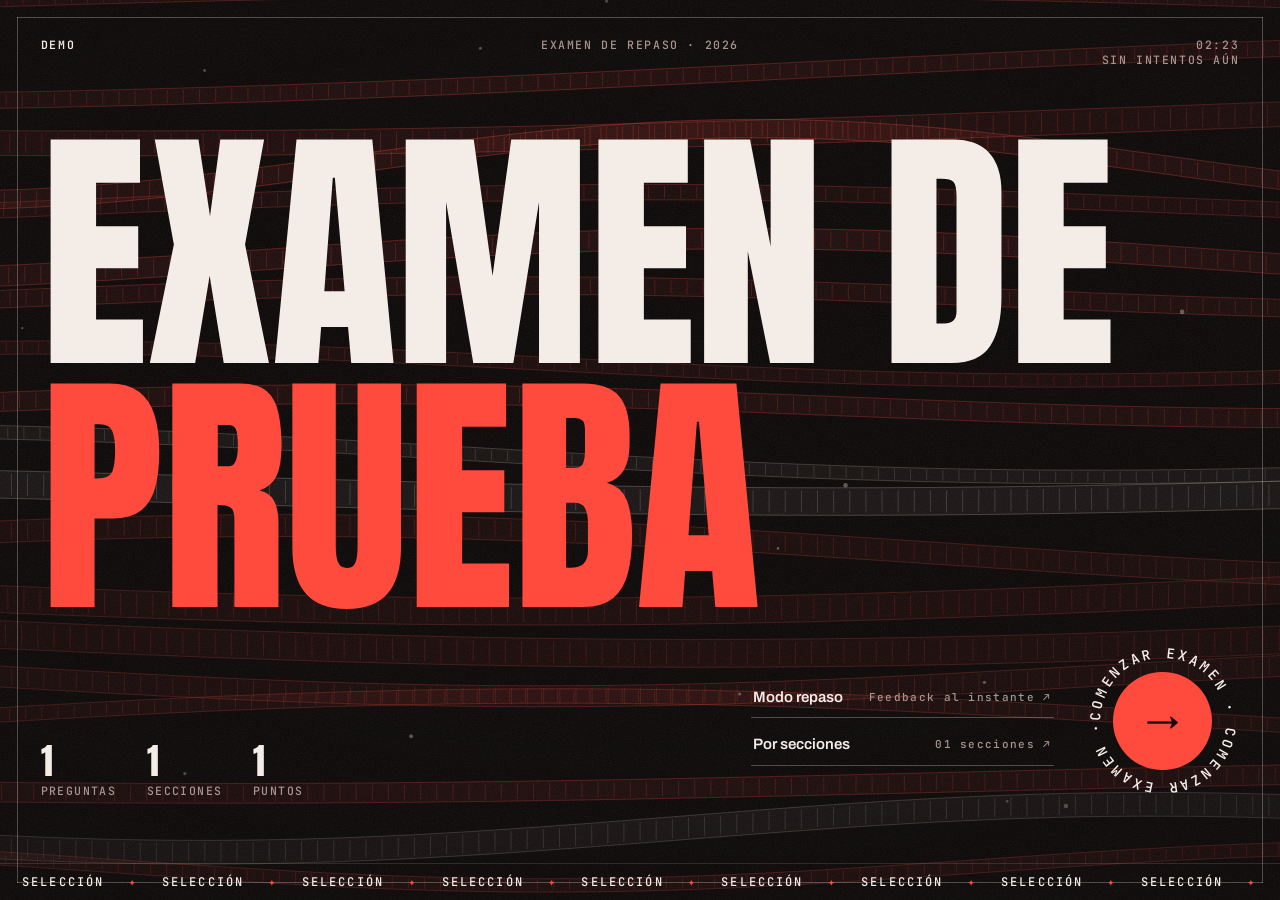
==== commit f3609d50: "examen-cinematico: filtros al instante, botón Repetir y aviso al agotar la mezcla - Cambiar un filtr" ====
--- a/examen-cinematico/assets/template.html
+++ b/examen-cinematico/assets/template.html
@@ -343,6 +343,8 @@
 .fc-left .btn:disabled{opacity:.35;cursor:default}
 .fc-meta{display:flex;flex-wrap:wrap;justify-content:space-between;gap:8px 16px;font:600 11.5px var(--fm);letter-spacing:.14em;text-transform:uppercase;color:var(--muted);margin-bottom:16px}
 .fc-meta b{color:var(--accent);font-weight:600}
+.fc-lap{margin:-4px 0 18px;padding:10px 14px;border-left:3px solid var(--accent);background:color-mix(in srgb,var(--accent) 12%,transparent);font:500 13px/1.45 var(--fb);color:var(--ink)}
+.fc-lap b{display:block;font:600 11px var(--fm);letter-spacing:.14em;text-transform:uppercase;color:var(--accent);margin-bottom:3px}
 .fcard .q{border-top:0;padding:0;grid-template-columns:1fr}
 .fcard .q-n,.fcard .q-tag{display:none}
 .fcard .pareo{border-top:0;padding:4px 0 0}
@@ -1047,7 +1049,7 @@
 function freeInit(){
   const sv=store.get(FKEY)||{};
   const types=(sv.types||TYPE_ORDER).filter(t=>bankCount(t)),topics=(sv.topics||TOPICS.map(t=>t.id)).filter(id=>TOPICS.some(t=>t.id===id));
-  FREE={types:new Set(types.length?types:TYPE_ORDER.filter(t=>bankCount(t))),topics:new Set(topics.length?topics:TOPICS.map(t=>t.id)),queue:[],last:null,card:null,counted:false,hist:[],pos:-1,open:sv.open!==false,st:{n:0,ok:0,got:0,max:0,streak:0,best:sv.best||0}};
+  FREE={types:new Set(types.length?types:TYPE_ORDER.filter(t=>bankCount(t))),topics:new Set(topics.length?topics:TOPICS.map(t=>t.id)),seen:new Set(),last:null,card:null,counted:false,hist:[],pos:-1,open:sv.open!==false,st:{n:0,ok:0,got:0,max:0,streak:0,best:sv.best||0}};
 }
 const saveFree=()=>store.set(FKEY,{types:[...FREE.types],topics:[...FREE.topics],open:FREE.open,best:FREE.st.best});
 function candidates(){
@@ -1060,8 +1062,8 @@
 function startFree(opts={}){
   if(PARTS&&opts.part!=null)setPart(opts.part);else if(PARTS&&!PART)setPart(0);
   if(!FREE)freeInit();
-  if(opts.topics){FREE.topics=new Set(opts.topics);FREE.queue=[]}
-  if(opts.types){FREE.types=new Set(opts.types);FREE.queue=[]}
+  if(opts.topics)FREE.topics=new Set(opts.topics);
+  if(opts.types)FREE.types=new Set(opts.types);
   FREE_ON=true;MODE='practice';FILTER=null;clearInterval(TIMER);$('#timer').textContent='';$('#timer').classList.remove('low');
   if(opts.topics||opts.types)saveFree();
   wipe('∞',opts.label||(PART?PART.nombre:'Práctica libre'),()=>{show('app');renderFree();nextCard(true)});
@@ -1086,27 +1088,54 @@
 function filterSummary(){
   const n=mixCount(FREE.types,FREE.topics);
   $('#fltSum').textContent=`${FREE.types.size} ${FREE.types.size===1?'tipo':'tipos'} · ${FREE.topics.size} ${FREE.topics.size===1?'tema':'temas'} · ${n} preguntas`;
-  $('#fltCount').innerHTML=n?`<b>${n}</b> preguntas en tu mezcla. Los cambios aplican desde la próxima pregunta.`:'Activa al menos un tipo y un tema.';
+  const ids=[...new Set(candidates())],vis=ids.filter(id=>FREE.seen.has(id)).length;
+  $('#fltCount').innerHTML=n?`<b>${n}</b> preguntas en tu mezcla · vistas <b>${vis}</b> de <b>${ids.length}</b>${ids.length-vis?'':' (la próxima empieza a repetir)'}. La pregunta de turno se actualiza con cada cambio.`:'Activa al menos un tipo y un tema.';
+}
+let FLT_T=0;
+function applyFilters(){
+  clearTimeout(FLT_T);
+  FLT_T=setTimeout(()=>{if(!FREE_ON)return;const c=FREE.card;
+    // la pregunta sin responder se descarta y no cuenta como vista
+    if(c&&REV.has(cardKey(c))){finalizeCard();saveCur()}
+    else if(c){FREE.seen.delete(c.id);FREE.hist.splice(FREE.pos,1);FREE.pos--}
+    FREE.hist.length=FREE.pos+1;pushNew();showCard(1)},320);
+}
+function repeatCard(){
+  const c=FREE.card;if(!FREE_ON||!c)return;finalizeCard();
+  const r=buildCard(c.id,c.pares);FREE.card=r;FREE.counted=false;
+  FREE.hist[FREE.pos]={c:r,ans:ANS,rev:REV,grades:GRADES,counted:false};
+  showCard(1);
 }
 function freeClick(b){
   const f=b.dataset.f,v=b.dataset.v;
   if(f==='toggle'){FREE.open=!FREE.open;$('#filters').classList.toggle('open',FREE.open);b.setAttribute('aria-expanded',FREE.open);saveFree();return}
   if(f==='next'){nextCard();return}
   if(f==='prev'){prevCard();return}
+  if(f==='repeat'){repeatCard();return}
   if(f==='type'||f==='topic'){const set=f==='type'?FREE.types:FREE.topics;set.has(v)?set.delete(v):set.add(v);b.classList.toggle('on',set.has(v));b.setAttribute('aria-pressed',set.has(v))}
   if(f==='gall'||f==='gnone'){const g=topicGroups()[+v];g.temas.forEach(t=>{f==='gall'?FREE.topics.add(t.id):FREE.topics.delete(t.id);const c=$(`.chip[data-f="topic"][data-v="${t.id}"]`);if(c){c.classList.toggle('on',f==='gall');c.setAttribute('aria-pressed',f==='gall')}})}
   if(f==='all'||f==='none'){const set=v==='type'?FREE.types:FREE.topics;set.clear();if(f==='all')(v==='type'?TYPE_ORDER.filter(t=>bankCount(t)):TOPICS.map(t=>t.id)).forEach(x=>set.add(x));$$(`.chip[data-f="${v}"]`).forEach(c=>{const on=set.has(c.dataset.v);c.classList.toggle('on',on);c.setAttribute('aria-pressed',on)})}
-  FREE.queue=[];saveFree();filterSummary();
-  if(!FREE.card&&candidates().length)nextCard();
+  saveFree();filterSummary();applyFilters();
 }
 function drawCard(){
   const cands=candidates();if(!cands.length)return null;
-  if(!FREE.queue.length){FREE.queue=shuf(cands);if(FREE.queue.length>1&&FREE.queue[FREE.queue.length-1]===FREE.last)FREE.queue.unshift(FREE.queue.pop())}
-  const id=FREE.queue.pop();FREE.last=id;const[tipo,idx]=id.split(':');const it=BANK[tipo][+idx];
+  const ids=[...new Set(cands)];let lap=0;
+  if(ids.every(id=>FREE.seen.has(id))){
+    // se agotó la mezcla: avisar y empezar una nueva vuelta
+    ids.forEach(id=>FREE.seen.delete(id));lap=ids.length;
+    toast(`Ya viste las ${ids.length} preguntas de estos filtros · empiezan a repetirse`);
+  }
+  let pool=cands.filter(id=>!FREE.seen.has(id));
+  if(new Set(pool).size>1)pool=pool.filter(id=>id!==FREE.last);
+  const id=pool[Math.random()*pool.length|0];FREE.last=id;FREE.seen.add(id);
+  const c=buildCard(id);c.lap=lap;return c;
+}
+function buildCard(id,pares){
+  const[tipo,idx]=id.split(':');const it=BANK[tipo][+idx];
   const si=FREE_SI++;const sec={titulo:it.titulo||DEFAULT_TITLES[tipo],instrucciones:it.instrucciones||DEFAULT_INS[tipo],explicacion:it.explicacion};
-  const S={si,sec,tipo,pts:it.puntos??DEF_PTS(tipo),units:[]};
+  const S={si,sec,tipo,pts:it.puntos??DEF_PTS(tipo),units:[]};let pairs=null;
   if(tipo==='pareo'){
-    const pairs=shuf(it.pares).slice(0,it.max||6);const used=[...new Set(pairs.map(p=>p.b))];
+    pairs=pares?shuf(pares):shuf(it.pares).slice(0,it.max||6);const used=[...new Set(pairs.map(p=>p.b))];
     const extra=shuf([...new Set(it.pares.map(p=>p.b).concat(it.distractores||[]))].filter(b=>!used.includes(b))).slice(0,it.extra??2);
     S.units=pairs.map((p,i)=>({key:`${si}-${i}`,a:p.a,b:p.b,img:p.imagen}));
     S.bs=shuf(used.concat(extra)).map((t,j)=>({letter:LET[j],text:t}));
@@ -1115,7 +1144,7 @@
   S.units.forEach((u,n)=>u.n=n+1);
   ATT={secs:[S],map:{}};S.units.forEach(u=>ATT.map[u.key]={S,u});CUR=0;
   ANS={};REV=new Set();GRADES={};ACTIVE_A=null;PEND_B=null;
-  return{S,tipo,it};
+  return{S,tipo,it,id,pares:pairs};
 }
 const cardKey=c=>c.S.tipo==='pareo'?'P'+c.S.si:c.S.units[0].key;
 const cardRevealed=()=>!!(FREE&&FREE.card&&REV.has(cardKey(FREE.card)));
@@ -1131,7 +1160,7 @@
   const S=c.S,it=c.it;
   const head=S.tipo==='pareo'?`<p class="q-p">${esc(S.sec.titulo)}</p><p class="fc-ins">${esc(S.sec.instrucciones)}</p>`:'';
   const body=S.tipo==='pareo'?pareoHTML(S):unitHTML(S,S.units[0]);
-  return `<div class="fcard in" id="fcard"><div class="fc-meta"><span><b>${TYPE_SHORT[S.tipo]}</b> · ${esc(topicName(it.tema))}</span><span>#${pad(FREE.pos+1)}</span></div>${head}${body}<div class="fc-foot"><div class="fc-left"><button class="btn" data-f="prev" id="fcPrev" ${FREE.pos<=0?'disabled':''}><i>←</i> Anterior</button><small id="fcHint"></small></div><button class="btn" data-f="next" id="fcNext">Saltar <i>→</i></button></div></div>`;
+  return `<div class="fcard in" id="fcard"><div class="fc-meta"><span><b>${TYPE_SHORT[S.tipo]}</b> · ${esc(topicName(it.tema))}</span><span>#${pad(FREE.pos+1)}</span></div>${c.lap?`<p class="fc-lap"><b>Mezcla completada</b> Ya viste las ${c.lap} preguntas de estos filtros; desde aquí empiezan a repetirse. Cambia los filtros para ver otras.</p>`:''}${head}${body}<div class="fc-foot"><div class="fc-left"><button class="btn" data-f="prev" id="fcPrev" ${FREE.pos<=0?'disabled':''}><i>←</i> Anterior</button><button class="btn" data-f="repeat" id="fcRepeat" title="Vuelve a hacer esta misma pregunta"><i>↻</i> Repetir</button><small id="fcHint"></small></div><button class="btn" data-f="next" id="fcNext">Saltar <i>→</i></button></div></div>`;
 }
 function saveCur(){const h=FREE.hist[FREE.pos];if(h){h.ans=ANS;h.rev=REV;h.grades=GRADES;h.counted=FREE.counted}}
 function loadEntry(h){FREE.card=h.c;ATT={secs:[h.c.S],map:{}};h.c.S.units.forEach(u=>ATT.map[u.key]={S:h.c.S,u});CUR=0;ANS=h.ans;REV=h.rev;GRADES=h.grades;FREE.counted=h.counted;ACTIVE_A=null;PEND_B=null}
@@ -1141,15 +1170,18 @@
   host.innerHTML=cardHTML(FREE.card);const fc=$('#fcard');if(fc&&dir<0){fc.classList.remove('in');fc.classList.add('back')}
   $$('.rv',host).forEach(e=>e.classList.add('in'));
   const p=$('.pareo',host);if(p)requestAnimationFrame(()=>drawLines(p));
-  syncFoot();freeChrome();
+  syncFoot();freeChrome();if($('#fltCount'))filterSummary();
   if(!first){const top=host.getBoundingClientRect().top;if(top<80||top>innerHeight*.55)window.scrollTo({top:scrollY+top-100,behavior:REDUCE?'auto':'smooth'})}
 }
 async function nextCard(first){
   if(!FREE_ON)return;finalizeCard();saveCur();
   if(FREE.pos<FREE.hist.length-1){FREE.pos++;loadEntry(FREE.hist[FREE.pos])}
-  else{const c=drawCard();FREE.card=c;FREE.counted=false;
-    if(c){FREE.hist.push({c,ans:ANS,rev:REV,grades:GRADES,counted:false});if(FREE.hist.length>60)FREE.hist.shift();FREE.pos=FREE.hist.length-1}}
+  else pushNew();
   await showCard(1,first);
+}
+function pushNew(){
+  const c=drawCard();FREE.card=c;FREE.counted=false;
+  if(c){FREE.hist.push({c,ans:ANS,rev:REV,grades:GRADES,counted:false});if(FREE.hist.length>60)FREE.hist.shift();FREE.pos=FREE.hist.length-1}
 }
 async function prevCard(){
   if(!FREE_ON||FREE.pos<=0)return;finalizeCard();saveCur();
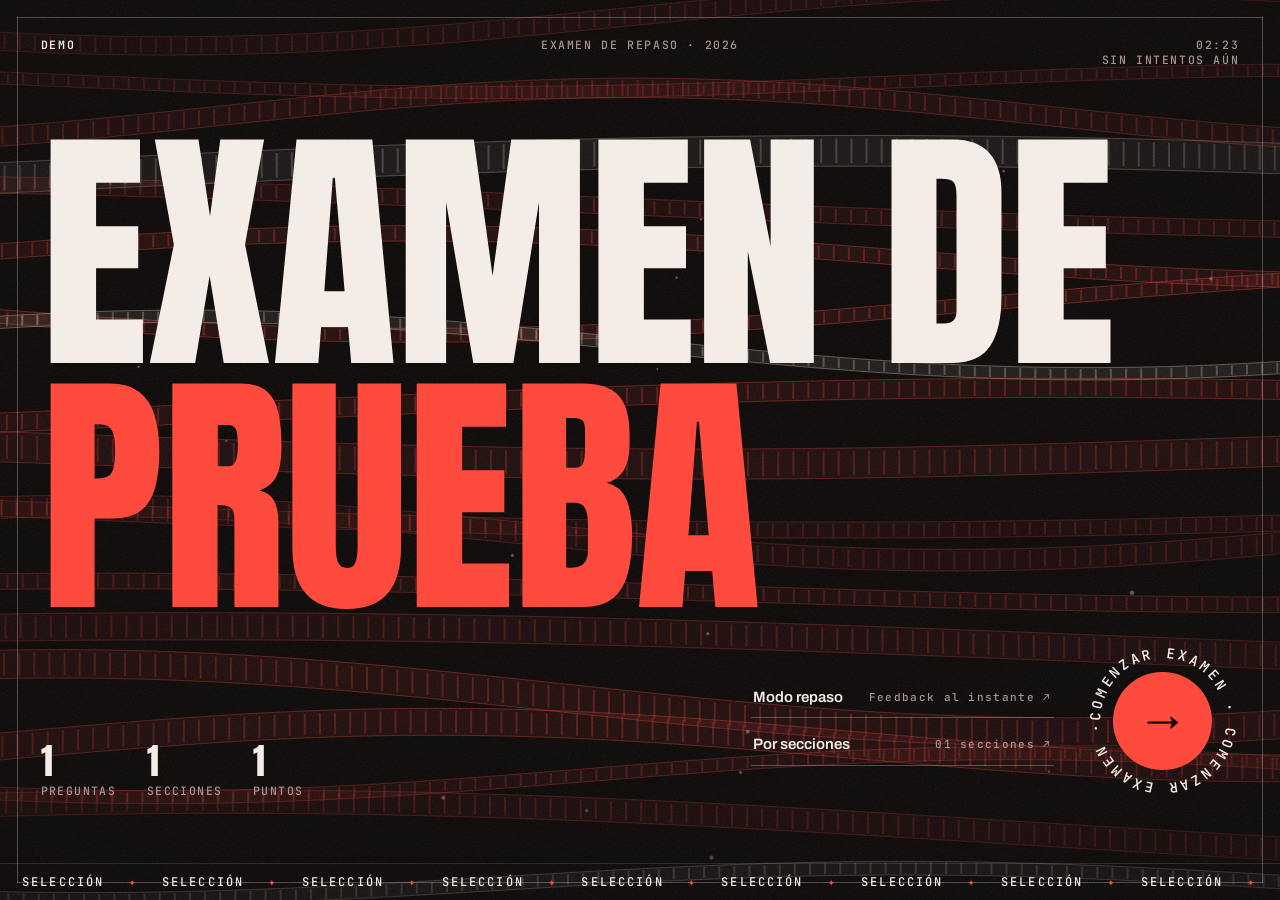
==== commit 09fc4b9a: "examen-cinematico: motor de fondo "neuronas" Dibuja una red de neuronas cuyos impulsos recorren los " ====
--- a/examen-cinematico/assets/template.html
+++ b/examen-cinematico/assets/template.html
@@ -547,6 +547,46 @@
           for(let x=-off;x<=W+10;x+=gap){const y=yOf(x),h=f.w/2*(1+con*.35)*.8;ctx.moveTo(x,y-h);ctx.lineTo(x,y+h)}
           ctx.strokeStyle=col(f.c,(f.a+con*.25)*.7);ctx.lineWidth=con>.4?2:1;ctx.stroke()}
         for(const p of cells){p.x+=p.v*k*(1+beat*3);if(p.x>W+5){p.x=-5;p.y=R(H)}ctx.fillStyle=col(A2,.35);ctx.beginPath();ctx.arc(p.x,p.y,p.r,0,6.2832);ctx.fill()}
+      }}},
+    /* Sistema nervioso: red de neuronas con impulsos que recorren los axones */
+    neuronas(){let nd=[],ax=[],imp=[],cool=0;
+      const at=(e,u)=>{const A=nd[e.a],B=nd[e.b],i=1-u;return[i*i*A.x+2*i*u*e.cx+u*u*B.x,i*i*A.y+2*i*u*e.cy+u*u*B.y]};
+      const fire=(n,from)=>{nd[n].fire=1;for(const ei of nd[n].ax){if(ei===from||imp.length>110)continue;if(Math.random()<.55)imp.push({e:ei,rev:ax[ei].b===n,u:0,v:R(.006,.013)})}};
+      return{
+      init(){
+        nd=Array.from({length:Math.round(20*dens())},()=>({x:R(W*.05,W*.95),y:R(H*.07,H*.93),r:R(3,5.5),fire:0,ph:R(7),ax:[],
+          den:Array.from({length:5+(R(4)|0)},()=>({a:R(6.2832),l:R(14,34)}))}));
+        ax=[];
+        nd.forEach((a,i)=>{
+          const near=nd.map((b,j)=>({j,d:Math.hypot(a.x-b.x,a.y-b.y)})).filter(o=>o.j!==i).sort((p,q)=>p.d-q.d).slice(0,2);
+          for(const o of near){
+            if(ax.some(e=>(e.a===i&&e.b===o.j)||(e.a===o.j&&e.b===i)))continue;
+            const b=nd[o.j],dx=b.x-a.x,dy=b.y-a.y,m=Math.hypot(dx,dy)||1,bow=o.d*R(.06,.16)*(Math.random()<.5?-1:1);
+            ax.push({a:i,b:o.j,cx:(a.x+b.x)/2-dy/m*bow,cy:(a.y+b.y)/2+dx/m*bow})}
+        });
+        ax.forEach((e,i)=>{nd[e.a].ax.push(i);nd[e.b].ax.push(i)});
+        imp=[];cool=0},
+      frame(t,k){ctx.clearRect(0,0,W,H);
+        ctx.lineWidth=1;ctx.strokeStyle=col(INK,.11);ctx.beginPath();
+        for(const e of ax){const A=nd[e.a],B=nd[e.b];ctx.moveTo(A.x,A.y);ctx.quadraticCurveTo(e.cx,e.cy,B.x,B.y)}
+        ctx.stroke();
+        ctx.strokeStyle=col(INK,.085);ctx.beginPath();
+        for(const n of nd)for(const d of n.den){const w=Math.sin(t*.0012+n.ph+d.a)*2;ctx.moveTo(n.x,n.y);ctx.lineTo(n.x+Math.cos(d.a)*(d.l+w),n.y+Math.sin(d.a)*(d.l+w))}
+        ctx.stroke();
+        cool-=k;if(cool<=0&&nd.length){cool=R(9,24);fire(R(nd.length)|0,-1)}
+        if(mouse.x>-9000){let bi=-1,bd=130;nd.forEach((n,i)=>{const d=Math.hypot(n.x-mouse.x,n.y-mouse.y);if(d<bd){bd=d;bi=i}});
+          if(bi>=0&&nd[bi].fire<.2&&Math.random()<.07)fire(bi,-1)}
+        for(let i=imp.length-1;i>=0;i--){const p=imp[i],e=ax[p.e];p.u+=p.v*k;
+          if(p.u>=1){fire(p.rev?e.a:e.b,p.e);imp.splice(i,1);continue}
+          const u=p.rev?1-p.u:p.u,d=p.rev?1:-1,q=at(e,u),t1=at(e,Math.max(0,Math.min(1,u+d*.06))),t2=at(e,Math.max(0,Math.min(1,u+d*.14)));
+          ctx.lineCap='round';
+          ctx.lineWidth=1.5;ctx.strokeStyle=col(A1,.2);ctx.beginPath();ctx.moveTo(t2[0],t2[1]);ctx.lineTo(t1[0],t1[1]);ctx.stroke();
+          ctx.lineWidth=2.6;ctx.strokeStyle=col(A1,.6);ctx.beginPath();ctx.moveTo(t1[0],t1[1]);ctx.lineTo(q[0],q[1]);ctx.stroke();
+          ctx.lineCap='butt';
+          ctx.fillStyle=col(A1,1);ctx.shadowColor=col(A1,1);ctx.shadowBlur=16;ctx.beginPath();ctx.arc(q[0],q[1],3.2,0,6.2832);ctx.fill();ctx.shadowBlur=0}
+        for(const n of nd){if(n.fire>0)n.fire=Math.max(0,n.fire-.018*k);const f=n.fire;
+          if(f>0){ctx.fillStyle=col(A2,.1*f);ctx.beginPath();ctx.arc(n.x,n.y,n.r+10+12*f,0,6.2832);ctx.fill();ctx.shadowColor=col(A1,.8);ctx.shadowBlur=10*f}
+          ctx.fillStyle=f>0?col(A1,.5+.5*f):col(INK,.3);ctx.beginPath();ctx.arc(n.x,n.y,n.r+f*1.6,0,6.2832);ctx.fill();ctx.shadowBlur=0}
       }}},
     /* Medicina / cardio / salud: electrocardiograma + barrido de escáner */
     pulso(){let prev=[],cur=[],x=0,grid=null,marks=[];return{
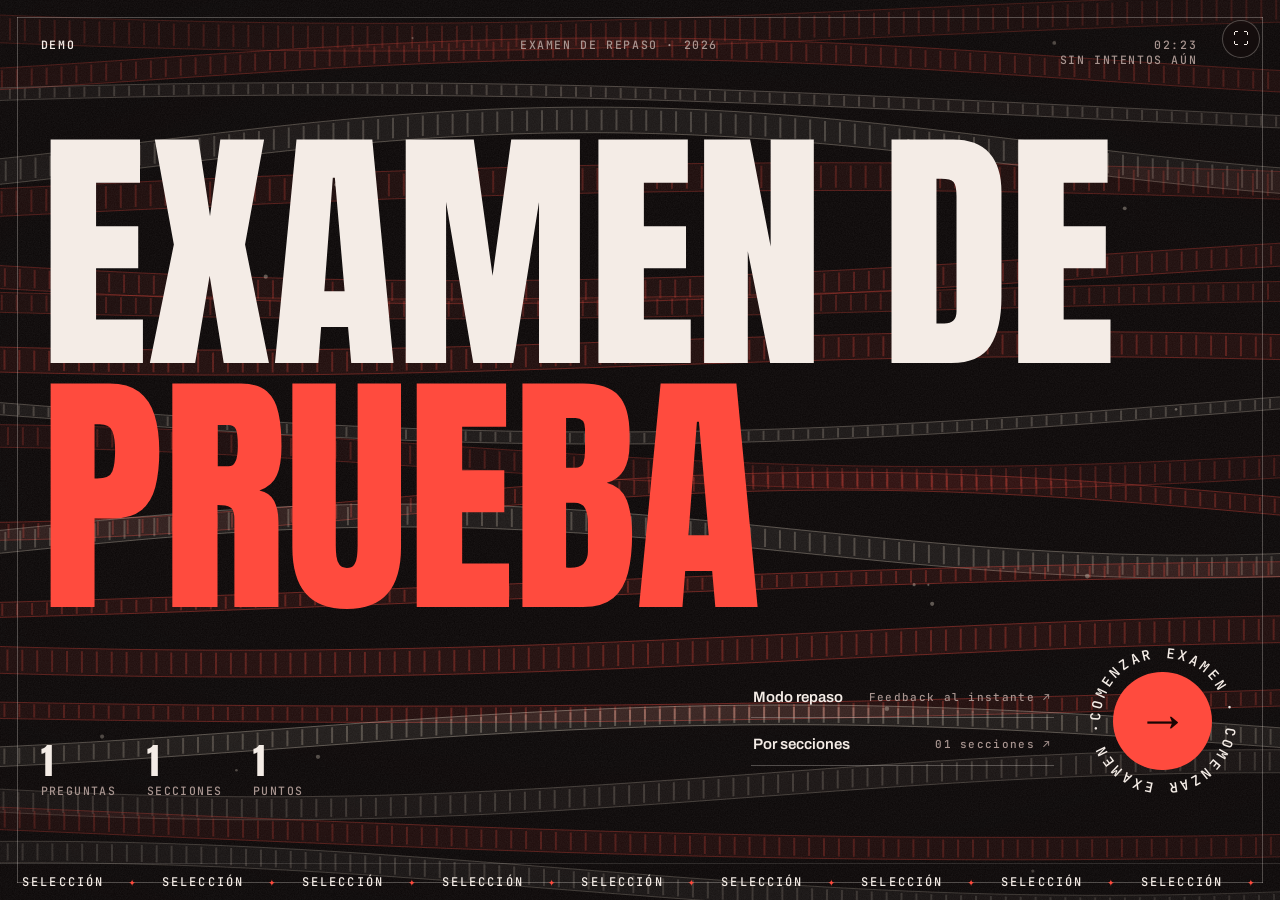
==== commit d8f6cdbf: "examen-cinematico: botón de pantalla completa en la plantilla Botón flotante arriba a la derecha que" ====
--- a/examen-cinematico/assets/template.html
+++ b/examen-cinematico/assets/template.html
@@ -36,6 +36,14 @@
 .grain{position:absolute;inset:-60%;opacity:.075;background-image:url("data:image/svg+xml,%3Csvg xmlns='http://www.w3.org/2000/svg' width='220' height='220'%3E%3Cfilter id='n'%3E%3CfeTurbulence type='fractalNoise' baseFrequency='.85' numOctaves='3' stitchTiles='stitch'/%3E%3CfeColorMatrix values='0 0 0 0 1 0 0 0 0 1 0 0 0 0 1 0 0 0 .9 0'/%3E%3C/filter%3E%3Crect width='100%25' height='100%25' filter='url(%23n)'/%3E%3C/svg%3E");animation:grain 1.2s steps(6) infinite}
 body.light .grain{opacity:.16;mix-blend-mode:multiply;filter:invert(1)}
 @keyframes grain{0%{transform:translate(0,0)}17%{transform:translate(-4%,3%)}33%{transform:translate(3%,-5%)}50%{transform:translate(-6%,-2%)}67%{transform:translate(5%,4%)}83%{transform:translate(-2%,6%)}100%{transform:translate(0,0)}}
+#fsBtn{position:fixed;top:clamp(10px,2vw,20px);right:clamp(10px,2vw,20px);z-index:65;width:38px;height:38px;display:grid;place-items:center;border:1px solid var(--line-strong);background:var(--glass);backdrop-filter:blur(8px);-webkit-backdrop-filter:blur(8px);color:var(--ink);font-size:16px;line-height:1;border-radius:50%;transition:border-color .3s,color .3s,transform .3s var(--out)}
+#fsBtn:hover{border-color:var(--accent);color:var(--accent);transform:scale(1.08)}
+body.in-app .topbar{padding-right:calc(clamp(12px,2.4vw,30px) + 46px)}
+@media (max-width:720px){
+  #fsBtn{width:30px;height:30px;font-size:13px;top:10px;right:8px}
+  body.in-app .topbar{padding-right:44px}
+  body.in-app .tb-r{gap:8px;min-width:0}
+}
 #cursor{position:fixed;left:0;top:0;width:34px;height:34px;margin:-17px 0 0 -17px;border:1px solid var(--accent);border-radius:50%;z-index:90;pointer-events:none;opacity:0;transition:width .35s var(--out),height .35s var(--out),margin .35s var(--out),background .35s,opacity .3s}
 #cursor.hot{width:64px;height:64px;margin:-32px 0 0 -32px;background:color-mix(in srgb,var(--accent) 18%,transparent)}
 @media (pointer:fine){body.cursor-on.cursor-moved #cursor{opacity:1}}
@@ -60,6 +68,7 @@
 .i-top{position:relative;display:grid;grid-template-columns:1fr auto 1fr;gap:12px;align-items:start;font:500 11.5px/1.35 var(--fm);letter-spacing:.14em;text-transform:uppercase;color:var(--muted);padding:6px 10px}
 .i-top>*:nth-child(2){text-align:center}.i-top>*:nth-child(3){text-align:right}
 .i-top b{color:var(--ink);font-weight:600}
+.i-top{padding-right:52px}  /* hueco para el botón de pantalla completa */
 .fade{opacity:0;transform:translateY(12px)}
 .play .fade{opacity:1;transform:none;transition:opacity .9s var(--out) var(--d,0s),transform .9s var(--out) var(--d,0s)}
 .i-main{position:relative;flex:1;display:flex;flex-direction:column;justify-content:center;padding:0 10px;min-height:0}
@@ -396,6 +405,7 @@
 <body>
 <div id="bg" aria-hidden="true"><video id="bgvideo" muted loop playsinline preload="auto"></video><canvas id="fx"></canvas><div class="vignette"></div><div class="grain"></div></div>
 <div id="cursor" aria-hidden="true"></div>
+<button id="fsBtn" class="mag" type="button" aria-label="Ver en pantalla completa" title="Ver en pantalla completa">⛶</button>
 <div id="wipe" aria-hidden="true"><b id="wipeBig"></b><small id="wipeSmall"></small></div>
 
 <!-- ============ INICIO ============ -->
@@ -1082,6 +1092,21 @@
     const a=Math.random()*6.283,d=120+Math.random()*340;s.animate([{transform:'translate(-50%,-50%) scale(.2)',opacity:1},{transform:`translate(calc(-50% + ${Math.cos(a)*d}px),calc(-50% + ${Math.sin(a)*d+120}px)) rotate(${Math.random()*540-270}deg) scale(${.6+Math.random()*1.2})`,opacity:0}],{duration:1400+Math.random()*900,easing:'cubic-bezier(.16,1,.3,1)'}).finished.then(()=>s.remove())}
 }
 
+/* ================= PANTALLA COMPLETA ================= */
+function fsFx(){
+  const b=$('#fsBtn');if(!b)return;
+  const upd=()=>{const on=!!(document.fullscreenElement||document.webkitFullscreenElement),label=on?'Salir de pantalla completa':'Ver en pantalla completa';b.textContent=on?'\u2922':'\u26f6';b.title=label;b.setAttribute('aria-label',label)};
+  b.addEventListener('click',()=>{
+    const el=document.documentElement;
+    if(document.fullscreenElement||document.webkitFullscreenElement){(document.exitFullscreen||document.webkitExitFullscreen)?.call(document)?.catch?.(()=>{})}
+    else{(el.requestFullscreen||el.webkitRequestFullscreen)?.call(el)?.catch?.(()=>{})}
+  });
+  document.addEventListener('fullscreenchange',upd);
+  document.addEventListener('webkitfullscreenchange',upd);
+  if(!(document.fullscreenEnabled||document.webkitFullscreenEnabled))b.style.display='none';
+  upd();
+}
+
 /* ================= MODO LIBRE (banco infinito + filtros) ================= */
 let FREE_ON=false, FREE=null, FREE_SI=1000, EXAM_DUR=EX.duracion||0, LAST_SIM=null;
 let FKEY=STORE_KEY+':libre';
@@ -1308,7 +1333,7 @@
   $('#pkList').addEventListener('click',e=>{const pp=e.target.closest('[data-part]');if(pp){closePicker();startFree({part:+pp.dataset.part});return}const t=e.target.closest('[data-topic]');if(t){closePicker();startFree({topics:[t.dataset.topic],label:topicName(t.dataset.topic)});return}const r=e.target.closest('[data-sec]');if(!r)return;closePicker();startApp('practice',+r.dataset.sec)});
   wireSim();
 }
-applyTheme();buildIntro();wireIntro();wireApp();cursorFx();
+applyTheme();buildIntro();wireIntro();wireApp();cursorFx();fsFx();
 const ready=document.fonts&&document.fonts.ready?Promise.race([document.fonts.ready,new Promise(r=>setTimeout(r,1800))]):Promise.resolve();
 ready.then(()=>{fitTitle();FX.start();requestAnimationFrame(()=>$('#intro').classList.add('play'))});
 })();
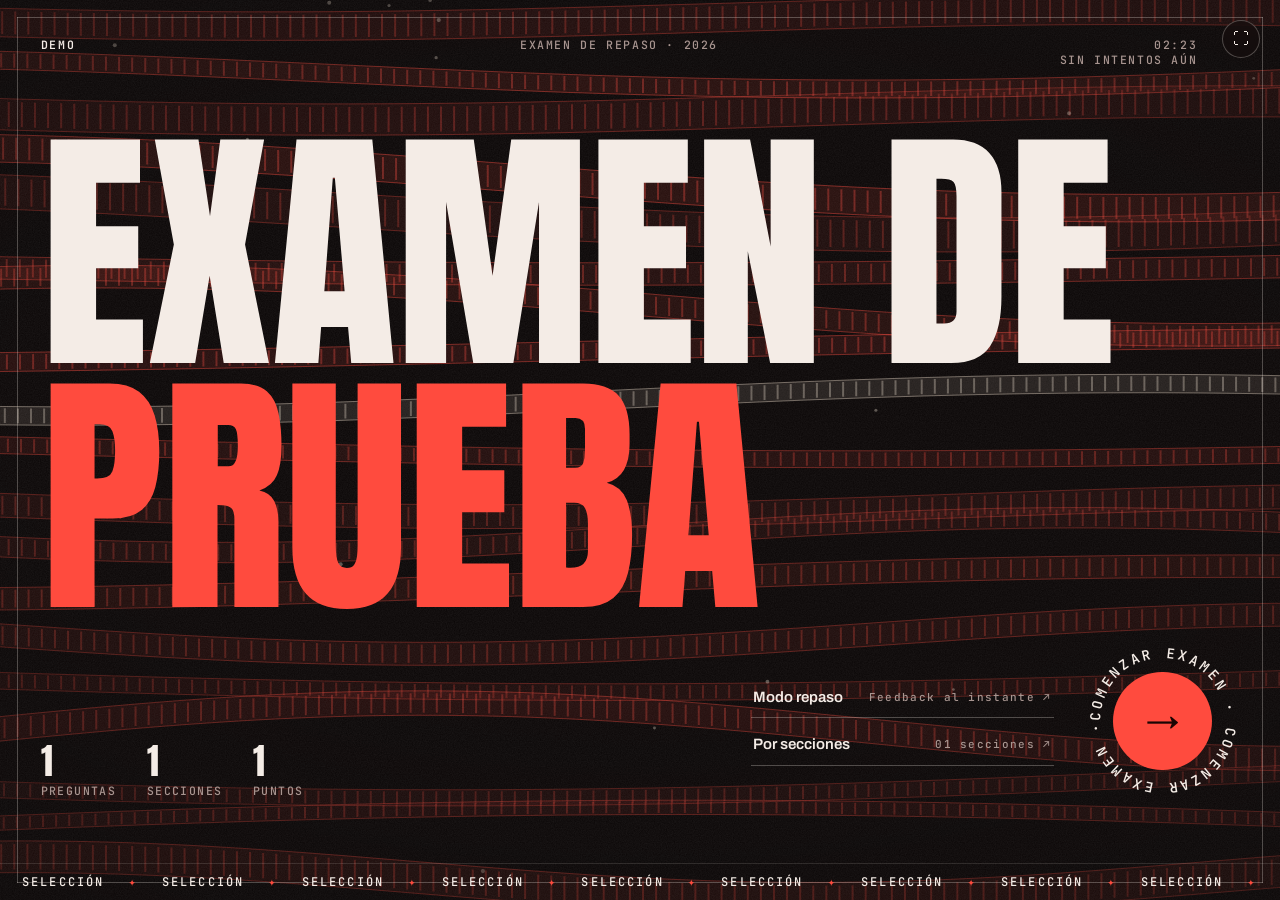
==== commit dd2bc62b: "examen-cinematico: tipo de pregunta "ordenar" para exámenes de biología Nuevo tipo `ordenar`: el alu" ====
--- a/examen-cinematico/assets/template.html
+++ b/examen-cinematico/assets/template.html
@@ -200,6 +200,9 @@
 .blank:focus{outline:none;background:color-mix(in srgb,var(--accent) 18%,transparent)}
 .blank.ok{border-color:var(--good);color:var(--good);background:color-mix(in srgb,var(--good) 12%,transparent)}
 .blank.bad{border-color:var(--bad);color:var(--bad);background:color-mix(in srgb,var(--bad) 12%,transparent);text-decoration:line-through}
+.ord .k{min-width:30px}
+.ord .opt.sel .k{font-weight:700}
+.ord .fix{margin-left:auto}
 .fix{font:600 .7em var(--fm);color:var(--good);padding:2px 6px;border:1px solid var(--good);margin-right:4px;vertical-align:middle;white-space:nowrap}
 .dev{display:block;width:100%;min-height:150px;resize:vertical;padding:16px 18px;border:1px solid var(--line-strong);background:var(--glass);backdrop-filter:blur(8px);-webkit-backdrop-filter:blur(8px);font-size:16px;line-height:1.55;transition:border-color .3s}
 .dev:focus{outline:none;border-color:var(--accent)}
@@ -482,8 +485,8 @@
 const fmtPts=n=>(Math.round(n*10)/10).toString().replace('.',',');
 const store={get(k){try{return JSON.parse(localStorage.getItem(k))}catch(e){return null}},set(k,v){try{localStorage.setItem(k,JSON.stringify(v))}catch(e){}}};
 const STORE_KEY='examen-cine:'+(EX.materia||'')+':'+EX.titulo;
-const DEFAULT_TITLES={seleccion:'Selección única',vf:'Verdadero o falso',completar:'Complete los espacios',pareo:'Pareo',desarrollo:'Desarrollo'};
-const DEFAULT_INS={seleccion:'Lea cada enunciado y seleccione la respuesta correcta.',vf:'Indique si cada afirmación es verdadera o falsa.',completar:'Complete los espacios en blanco con el término correcto.',pareo:'Relacione cada concepto de la columna A con su pareja de la columna B. Toque un elemento de A y luego uno de B.',desarrollo:'Responda con sus propias palabras. Luego compare con la respuesta modelo.'};
+const DEFAULT_TITLES={seleccion:'Selección única',vf:'Verdadero o falso',completar:'Complete los espacios',ordenar:'Ordene el proceso',pareo:'Pareo',desarrollo:'Desarrollo'};
+const DEFAULT_INS={seleccion:'Lea cada enunciado y seleccione la respuesta correcta.',vf:'Indique si cada afirmación es verdadera o falsa.',completar:'Complete los espacios en blanco con el término correcto.',ordenar:'Toque los pasos en el orden en que ocurren, del primero al último.',pareo:'Relacione cada concepto de la columna A con su pareja de la columna B. Toque un elemento de A y luego uno de B.',desarrollo:'Responda con sus propias palabras. Luego compare con la respuesta modelo.'};
 
 /* ================= TEMA ================= */
 function applyTheme(){
@@ -795,9 +798,9 @@
 /* ================= INICIO ================= */
 const BANK=EX.banco||null, ALL_TOPICS=EX.temas||[], PARTS=(EX.partes&&EX.partes.length)?EX.partes:null;
 let TOPICS=ALL_TOPICS, PART=null;
-const TYPE_ORDER=['seleccion','vf','completar','pareo','desarrollo'];
-const TYPE_SHORT={seleccion:'Selección',vf:'V o F',completar:'Completar',pareo:'Pareo',desarrollo:'Desarrollo'};
-const DEF_PTS=t=>t==='desarrollo'?3:1;
+const TYPE_ORDER=['seleccion','vf','completar','ordenar','pareo','desarrollo'];
+const TYPE_SHORT={seleccion:'Selección',vf:'V o F',completar:'Completar',ordenar:'Ordenar',pareo:'Pareo',desarrollo:'Desarrollo'};
+const DEF_PTS=t=>t==='desarrollo'?3:t==='ordenar'?2:1;
 const normSecs=arr=>arr.map((s,i)=>({...s,si:i,titulo:s.titulo||DEFAULT_TITLES[s.tipo],instrucciones:s.instrucciones||DEFAULT_INS[s.tipo],pts:s.puntos??DEF_PTS(s.tipo),count:s.tipo==='pareo'?s.pares.length:s.items.length}));
 let SECS=normSecs(EX.secciones||[]);
 const TOTAL_ITEMS=SECS.reduce((a,s)=>a+s.count,0), TOTAL_PTS=SECS.reduce((a,s)=>a+s.count*s.pts,0);
@@ -875,6 +878,7 @@
       if(filter)items=items.filter(u=>filter.has(u.key));if(!items.length)return;
       if(sh)items=shuf(items);
       if(sec.tipo==='seleccion')items.forEach(u=>{const idx=u.it.opciones.map((_,i)=>i);u.perm=(sh&&u.it.barajar!==false)?shuf(idx):idx});
+      if(sec.tipo==='ordenar')items.forEach(u=>u.perm=shufOrd(u.it.pasos.length));
       S.units=items;
     }
     S.units.forEach((u,n)=>{u.n=n+1;ATT.map[u.key]={S,u}});
@@ -882,6 +886,7 @@
   });
 }
 const solBlanks=it=>it.respuestas.map(r=>Array.isArray(r)?r:[r]);
+function shufOrd(n){const ix=[...Array(n).keys()];if(n<2)return ix;let p;for(let i=0;i<20;i++){p=shuf(ix);if(p.some((v,j)=>v!==j))return p}return p}
 const keyAlts=k=>String(k).split('|').map(norm).filter(Boolean);
 function devSuggest(it,txt){const ks=it.claves||[];if(!ks.length||!norm(txt))return 0;const n=norm(txt);const hit=ks.filter(k=>keyAlts(k).some(a=>n.includes(a))).length/ks.length;return hit>=.75?1:hit>=.35?.5:0}
 function score(S,u){
@@ -890,6 +895,7 @@
     case 'seleccion':{const a=ANS[key];return{max,got:a===it.correcta?max:0,answered:a!==undefined}}
     case 'vf':{const a=ANS[key];return{max,got:a===!!it.respuesta?max:0,answered:a!==undefined}}
     case 'completar':{const arr=ANS[key]||[],sol=solBlanks(it);let c=0;sol.forEach((s,i)=>{if(norm(arr[i])&&s.some(x=>norm(x)===norm(arr[i])))c++});return{max,got:max*c/sol.length,answered:arr.some(x=>norm(x))}}
+    case 'ordenar':{const arr=ANS[key]||[],n=it.pasos.length;const c=arr.reduce((a,v,i)=>a+(v===i?1:0),0);return{max,got:max*c/n,answered:arr.length>0}}
     case 'pareo':{const a=ANS[key];return{max,got:a===u.correct?max:0,answered:!!a}}
     case 'desarrollo':{const txt=ANS[key]||'';const g=GRADES[key]??devSuggest(it,txt);return{max,got:max*g,answered:!!norm(txt),graded:GRADES[key]!=null}}
   }
@@ -928,6 +934,15 @@
     inner=`${tag}${img}<p class="fill">${html}</p>`;
     if(!rev&&MODE==='practice')inner+=`<div class="actions"><button class="btn sm" data-act="check" data-key="${key}">Comprobar <i>↵</i></button></div>`;
     if(rev){const r=score(S,u);const st=r.got>=r.max-1e-9?'ok':r.got>0?'part':'bad';inner+=fb(st,st==='ok'?'Correcto':st==='part'?'Parcial':'Incorrecto','',it.explicacion)}
+  }else if(S.tipo==='ordenar'){
+    const arr=ANS[key]||[];
+    const rows=u.perm.map(oi=>{const pos=arr.indexOf(oi);let c='opt';if(pos>=0)c+=' sel';
+      if(rev)c+=pos===oi?' ok':' bad';
+      return `<button class="${c}" data-act="ord" data-key="${key}" data-i="${oi}" ${lock} aria-label="Paso ${esc(it.pasos[oi])}${pos>=0?', posición '+(pos+1):''}"><span class="k">${pos>=0?pos+1:'·'}</span><span>${esc(it.pasos[oi])}</span>${rev&&pos!==oi?`<span class="fix">${oi+1}\u00ba</span>`:''}</button>`}).join('');
+    inner=`${tag}${img}<p class="q-p">${esc(it.enunciado)}</p><div class="opts ord">${rows}</div>`;
+    if(!rev&&MODE!=='exam')inner+=`<div class="actions"><button class="btn sm" data-act="check" data-key="${key}" ${arr.length?'':'disabled'}>Comprobar orden <i>\u2192</i></button>${arr.length?`<button class="btn sm" data-act="ordclear" data-key="${key}">Reiniciar</button>`:''}</div>`;
+    if(rev){const r=score(S,u),n=it.pasos.length,c=arr.reduce((a,v,i)=>a+(v===i?1:0),0);const st=r.got>=r.max-1e-9?'ok':r.got>0?'part':'bad';
+      inner+=fb(st,st==='ok'?'Correcto':`${c} de ${n} pasos en su lugar`,st==='ok'?'':`Orden correcto: ${it.pasos.map((x,i)=>`<b>${i+1}.</b> ${esc(x)}`).join(' \u00b7 ')}`,it.explicacion)}
   }else if(S.tipo==='desarrollo'){
     const txt=ANS[key]||'';const words=txt.trim()?txt.trim().split(/\s+/).length:0;
     inner=`${tag}${img}<p class="q-p">${esc(it.pregunta)}</p><textarea class="dev" data-act="dev" data-key="${key}" placeholder="Escribe tu respuesta aquí…" ${rev&&MODE!=='review'?'':''}>${esc(txt)}</textarea><div class="dev-foot"><span data-wc="${key}">${words} palabras</span>${it.pista&&!rev?`<span>Pista: ${esc(it.pista)}</span>`:''}</div>`;
@@ -1012,6 +1027,8 @@
     if(act==='sel'){ANS[key]=+b.dataset.v;if(MODE==='practice')REV.add(key);rerender(key)}
     else if(act==='vf'){ANS[key]=b.dataset.v==='1';if(MODE==='practice')REV.add(key);rerender(key)}
     else if(act==='check'){REV.add(key);rerender(key)}
+    else if(act==='ord'){const arr=ANS[key]||(ANS[key]=[]),i=+b.dataset.i,p=arr.indexOf(i);if(p>=0)arr.splice(p,1);else arr.push(i);if(!arr.length)delete ANS[key];rerender(key)}
+    else if(act==='ordclear'){delete ANS[key];rerender(key)}
     else if(act==='grade'){GRADES[key]=+b.dataset.v;rerender(key);if($('#results').classList.contains('active'))buildResults(false)}
     else if(act==='pa'){const S=ATT.map[key].S;
       if(PEND_B){ANS[key]=PEND_B;JUST=key;PEND_B=null;ACTIVE_A=null}
@@ -1205,7 +1222,7 @@
     S.units=pairs.map((p,i)=>({key:`${si}-${i}`,a:p.a,b:p.b,img:p.imagen}));
     S.bs=shuf(used.concat(extra)).map((t,j)=>({letter:LET[j],text:t}));
     S.units.forEach(u=>u.correct=S.bs.find(b=>b.text===u.b).letter);
-  }else{const u={key:`${si}-0`,it};if(tipo==='seleccion'){const ix=it.opciones.map((_,i)=>i);u.perm=it.barajar===false?ix:shuf(ix)}S.units=[u]}
+  }else{const u={key:`${si}-0`,it};if(tipo==='seleccion'){const ix=it.opciones.map((_,i)=>i);u.perm=it.barajar===false?ix:shuf(ix)}if(tipo==='ordenar')u.perm=shufOrd(it.pasos.length);S.units=[u]}
   S.units.forEach((u,n)=>u.n=n+1);
   ATT={secs:[S],map:{}};S.units.forEach(u=>ATT.map[u.key]={S,u});CUR=0;
   ANS={};REV=new Set();GRADES={};ACTIVE_A=null;PEND_B=null;
@@ -1255,7 +1272,7 @@
 function syncFoot(){
   const c=FREE&&FREE.card,btn=$('#fcNext');if(!c||!btn)return;const rev=REV.has(cardKey(c));
   btn.innerHTML=rev?'Siguiente <i>→</i>':'Saltar <i>→</i>';btn.classList.toggle('solid',rev);
-  $('#fcHint').textContent=rev?(c.S.tipo==='desarrollo'?'Autoevalúate y sigue':'Enter para la siguiente'):{seleccion:'Toca una opción',vf:'¿Verdadero o falso?',completar:'Escribe y pulsa Enter',pareo:'Toca un elemento de A y luego su pareja en B',desarrollo:'Escribe y luego mira la respuesta modelo'}[c.S.tipo];
+  $('#fcHint').textContent=rev?(c.S.tipo==='desarrollo'?'Autoevalúate y sigue':'Enter para la siguiente'):{seleccion:'Toca una opción',vf:'¿Verdadero o falso?',completar:'Escribe y pulsa Enter',ordenar:'Toca los pasos en orden',pareo:'Toca un elemento de A y luego su pareja en B',desarrollo:'Escribe y luego mira la respuesta modelo'}[c.S.tipo];
 }
 function freeChrome(bump){
   const st=FREE.st,pct=st.max?Math.round(st.got/st.max*100)+'%':'—';
@@ -1273,7 +1290,7 @@
 const SIM_TIME=[[0,'Sin tiempo'],[20,'20 min'],[40,'40 min'],[60,'60 min']];
 function simAvail(t){if(!BANK[t])return 0;const pool=BANK[t].filter(it=>SIM.topics.has(it.tema));return t==='pareo'?new Set(pool.flatMap(g=>g.pares.map(p=>p.a||p.imagen))).size:pool.length}
 function simPlan(){
-  const w=Object.assign({seleccion:.36,vf:.22,completar:.18,pareo:.16,desarrollo:.08},(EX.simulacro||{}).pesos||{});
+  const w=Object.assign({seleccion:.36,vf:.22,completar:.18,ordenar:.14,pareo:.16,desarrollo:.08},(EX.simulacro||{}).pesos||{});
   const types=TYPE_ORDER.filter(t=>SIM.types.has(t)&&simAvail(t));const sum=types.reduce((a,t)=>a+w[t],0);const plan={};
   types.forEach(t=>{let n=Math.round(SIM.len*w[t]/sum);if(t==='pareo')n=Math.max(4,Math.min(n,8));if(t==='desarrollo')n=Math.max(1,Math.min(n,4));plan[t]=Math.max(1,Math.min(n,simAvail(t)))});
   return plan;
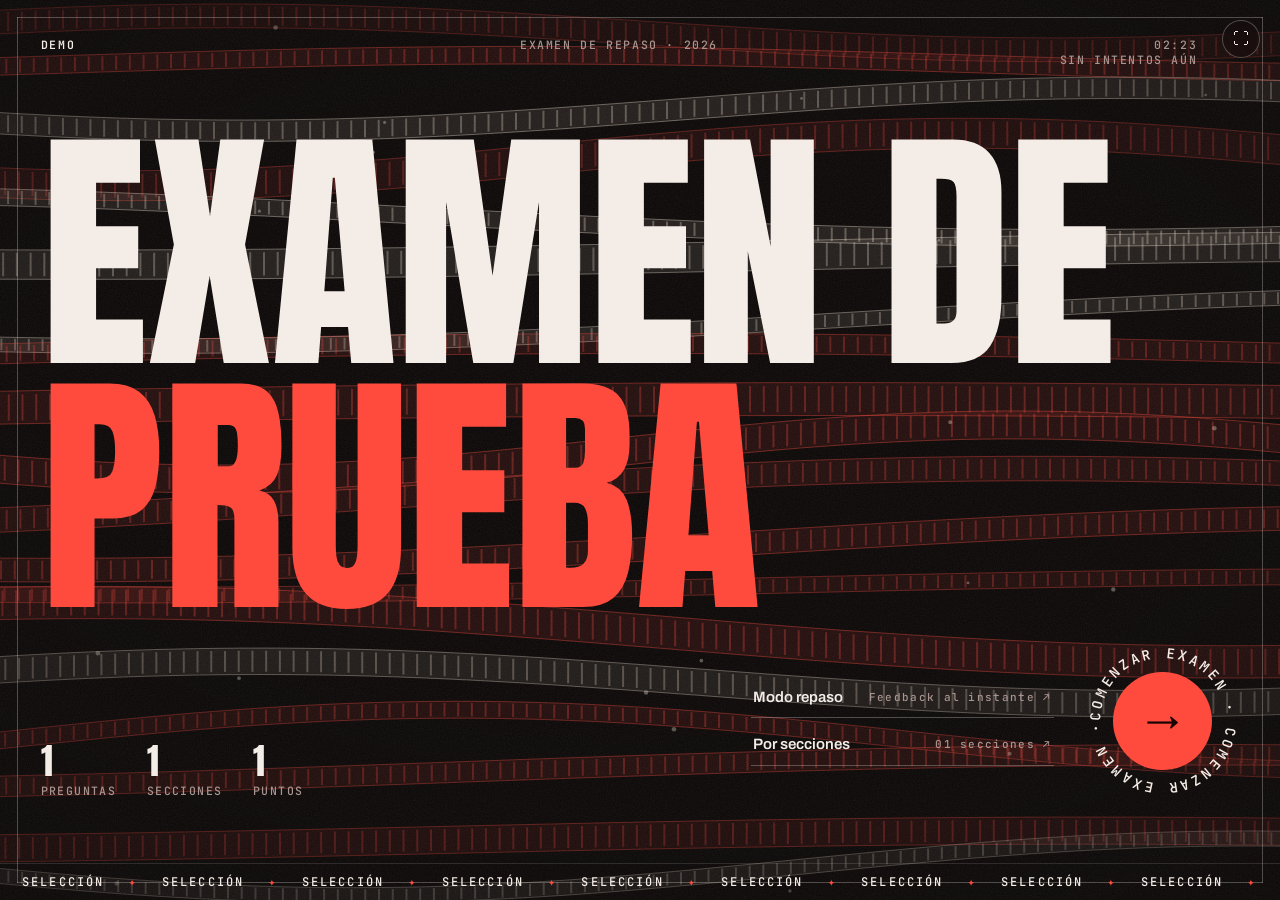
==== commit f348dd31: "examen-cinematico: aclara el recuento de la mezcla cuando hay pareo Las preguntas cuentan cada par d" ====
--- a/examen-cinematico/assets/template.html
+++ b/examen-cinematico/assets/template.html
@@ -1171,7 +1171,8 @@
   const n=mixCount(FREE.types,FREE.topics);
   $('#fltSum').textContent=`${FREE.types.size} ${FREE.types.size===1?'tipo':'tipos'} · ${FREE.topics.size} ${FREE.topics.size===1?'tema':'temas'} · ${n} preguntas`;
   const ids=[...new Set(candidates())],vis=ids.filter(id=>FREE.seen.has(id)).length;
-  $('#fltCount').innerHTML=n?`<b>${n}</b> preguntas en tu mezcla · vistas <b>${vis}</b> de <b>${ids.length}</b>${ids.length-vis?'':' (la próxima empieza a repetir)'}. La pregunta de turno se actualiza con cada cambio.`:'Activa al menos un tipo y un tema.';
+  const agr=n!==ids.length?`, agrupadas en <b>${ids.length}</b> tarjetas porque cada pareo entra entero en una`:'';
+  $('#fltCount').innerHTML=n?`<b>${n}</b> preguntas en tu mezcla${agr} · vistas <b>${vis}</b> de <b>${ids.length}</b>${ids.length-vis?'':' (la próxima empieza a repetir)'}. La pregunta de turno se actualiza con cada cambio.`:'Activa al menos un tipo y un tema.';
 }
 let FLT_T=0;
 function applyFilters(){
